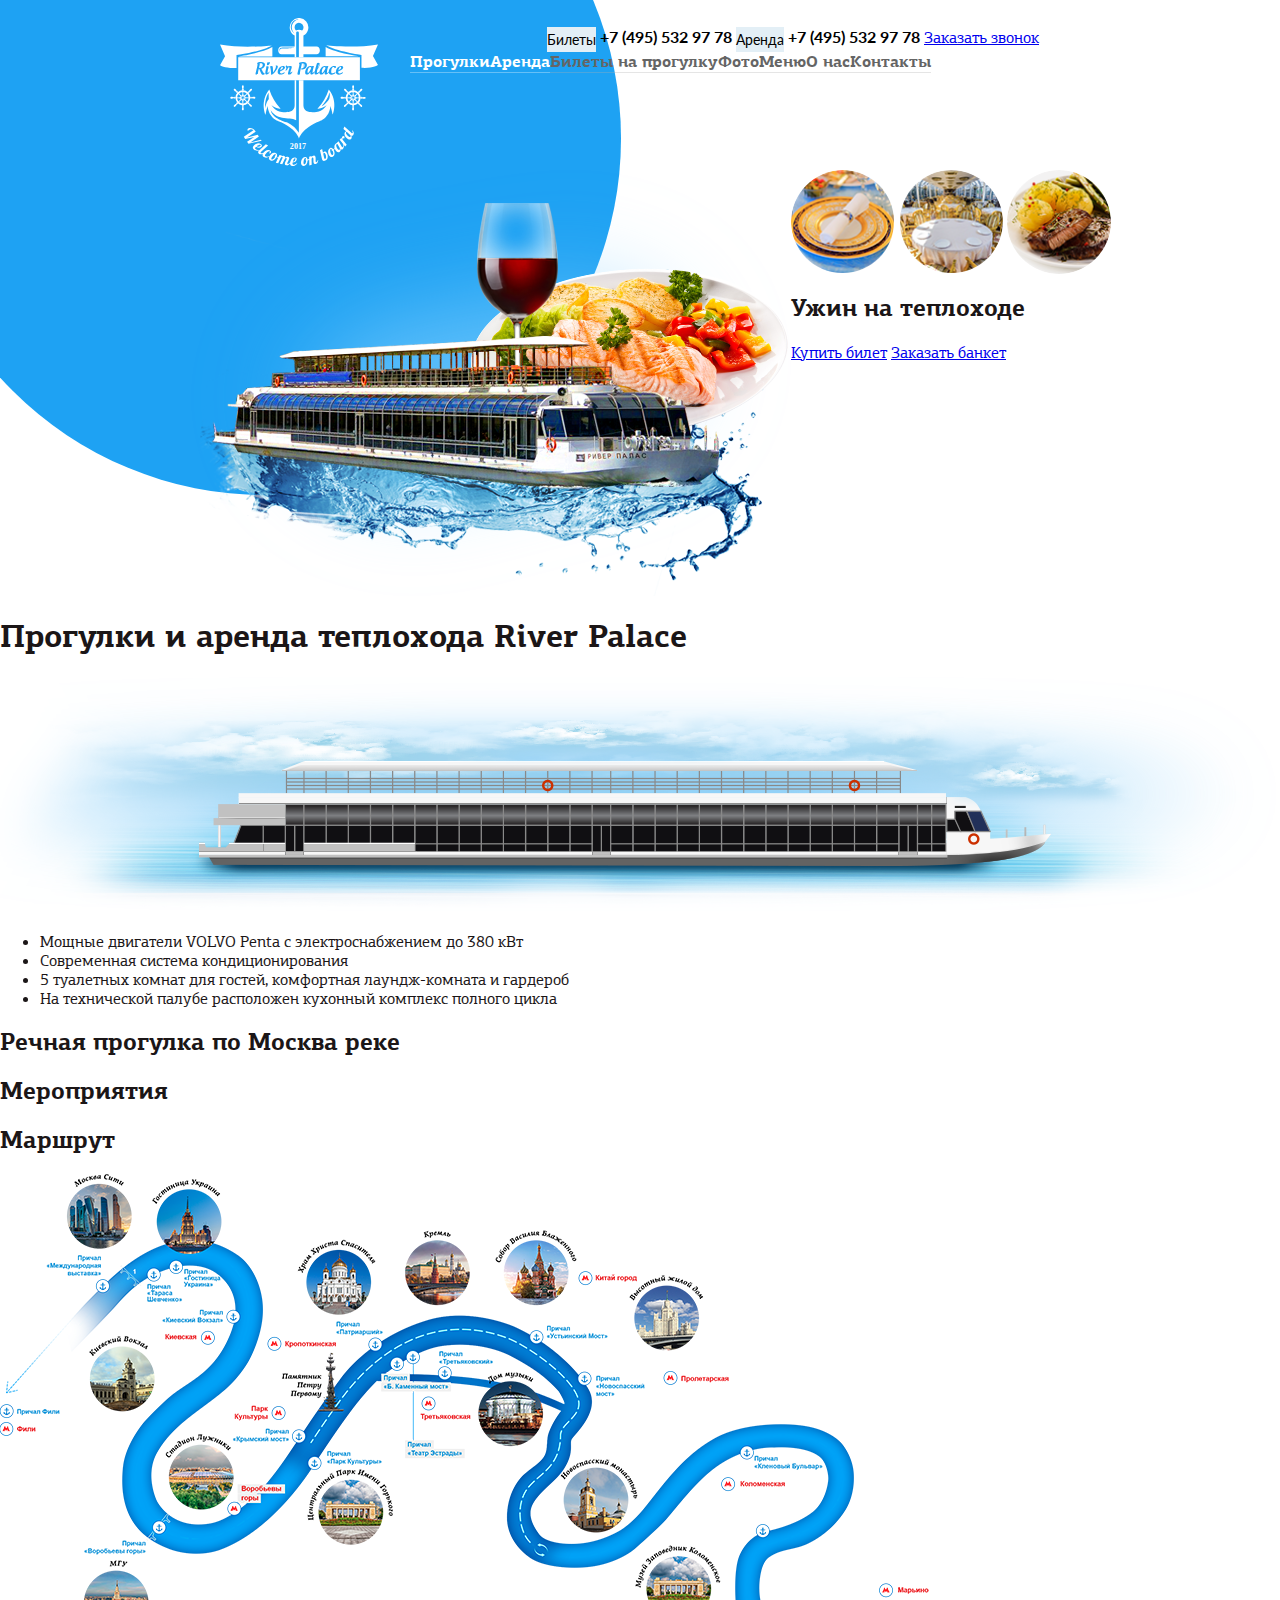
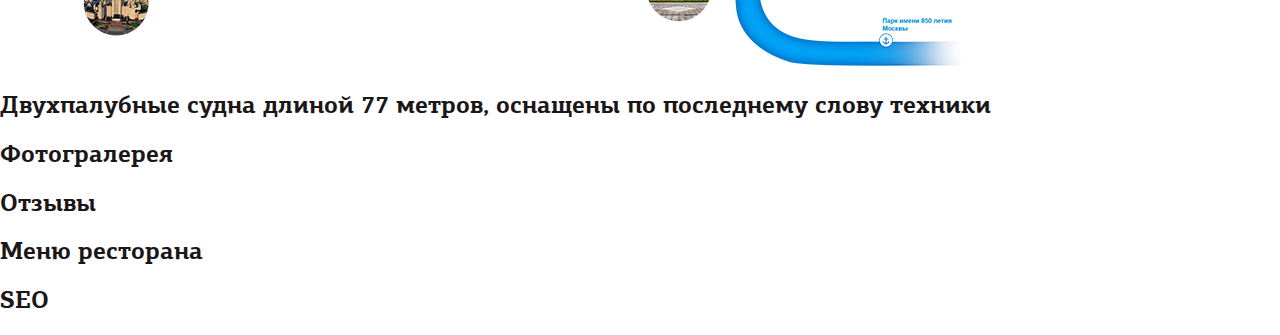
==== index.html @ b842736b "upd" ====
<!DOCTYPE html>
<html lang="ru">
  <head>
    <meta charset="UTF-8">
    <meta http-equiv="X-UA-Compatible" content="IE=edge">
    <meta name="viewport" content="width=device-width, initial-scale=1">
    <link href="css/style.min.css" rel="stylesheet">
    <title>River palace</title>
  </head>

  <body>
    <div class="wrapper">
      <header class="main-header">
        <div class="container">
          <div class="logo">
            <a>
              <img src="img/logo.svg" alt="River palace" width="158" height="147">
            </a>
          </div>
          <div class="main-header__container">
            <div class="contacts">
              <span class="contacts__type  contacts__type--grey">Билеты</span>
              <a href="tel:+74955329778" class="contacts__phone">+7 (495) 532 97 78</a>
              <span class="contacts__type  contacts__type--blue">Аренда</span>
              <a href="tel:+74955329778" class="contacts__phone">+7 (495) 532 97 78</a>
              <a href="#" class="contacts__link  btn  btn--blue">Заказать звонок</a>
            </div>
            <nav class="main-header__nav">
              <ul class="nav-list">
                <li class="nav-list__item">
                  <a href="#" class="nav-list__link  nav-list__link--white">Прогулки</a>
                </li>
                 <li class="nav-list__item  nav-list__item--indent">
                  <a href="#" class="nav-list__link  nav-list__link--white">Аренда</a>
                </li>
                <li class="nav-list__item">
                  <a href="#" class="nav-list__link">Билеты на прогулку</a>
                </li>
                <li class="nav-list__item">
                  <a href="#" class="nav-list__link">Фото</a>
                </li>
                <li class="nav-list__item">
                  <a href="#" class="nav-list__link">Меню</a>
                </li>
                <li class="nav-list__item">
                  <a href="#" class="nav-list__link">О нас</a>
                </li>
                <li class="nav-list__item">
                  <a href="#" class="nav-list__link">Контакты</a>
                </li>
              </ul>
            </nav>
          </div>
        </div>
        <div class="main-header__slider">
          <div class="slides">
            <ul class="slides__list">
              <li class="slides__item  slides__item--supper">
                <div class="slides__preview">
                  <span class="slides__img  slides__img--supper-1"></span>
                  <span class="slides__img  slides__img--supper-2"></span>
                  <span class="slides__img  slides__img--supper-3"></span>
                </div>
                <h2 class="slides__title">Ужин на теплоходе</h2>
                <div class="slides__order">
                  <a href="#" class="slides__link  btn  btn--blue">Купить билет</a>
                  <a href="#" class="slides__link  btn  btn--blue">Заказать банкет</a>
                </div>
              </li>
              <li class="slides__item  slides__item--corporative">
                <div class="slides__preview">
                  <span class="slides__img  slides__img--corporative-1"></span>
                  <span class="slides__img  slides__img--corporative-2"></span>
                  <span class="slides__img  slides__img--corporative-3"></span>
                </div>
                <h2 class="slides__title">Корпоративы</h2>
                <div class="slides__order">
                  <a href="#" class="slides__link  btn  btn--blue">Заказать банкет</a>
                </div>
              </li>
              <li class="slides__item  slides__item--new-year">
                <div class="slides__preview">
                  <span class="slides__img  slides__img--new-year-1"></span>
                  <span class="slides__img  slides__img--new-year-2"></span>
                  <span class="slides__img  slides__img--new-year-3"></span>
                </div>
                <h2 class="slides__title">Предновогодние корпоративы</h2>
                <div class="slides__order">
                  <a href="#" class="slides__link  btn  btn--blue">Заказать банкет</a>
                </div>
              </li>
              <li class="slides__item  slides__item--wedding">
                <div class="slides__preview">
                  <span class="slides__img  slides__img--wedding-1"></span>
                  <span class="slides__img  slides__img--wedding-2"></span>
                  <span class="slides__img  slides__img--wedding-3"></span>
                </div>
                <h2 class="slides__title">Незабываемая свадьба на теплоходе</h2>
                <div class="slides__order">
                  <a href="#" class="slides__link  btn  btn--blue">Заказать банкет</a>
                </div>
              </li>
              <li class="slides__item  slides__item--cruise">
                <div class="slides__preview">
                  <span class="slides__img  slides__img--cruise-1"></span>
                  <span class="slides__img  slides__img--cruise-2"></span>
                  <span class="slides__img  slides__img--cruise-3"></span>
                </div>
                <h2 class="slides__title">Прогулки на панорамной яхте по Москва-реке</h2>
                <div class="slides__order">
                  <a href="#" class="slides__link  btn  btn--blue">Заказать банкет</a>
                </div>
              </li>
            </ul>
            <div class="slides__controls">
              <span class="slides__control  slides__control--1"></span>
              <span class="slides__control  slides__control--2"></span>
              <span class="slides__control  slides__control--3"></span>
            </div>
          </div>
        </div>
      </header>
      <main class="content">
        <section class="rent">
          <h1 class="title">Прогулки и аренда теплохода River Palace</h1>
          <img src="img/vessel.png" alt="">
          <ul class="rent__features">
            <li class="rent__item">Мощные двигатели VOLVO Penta c электроснабжением до 380 кВт</li>
            <li class="rent__item">Современная система кондиционирования</li>
            <li class="rent__item">5 туалетных комнат для гостей, комфортная лаундж-комната и гардероб</li>
            <li class="rent__item">На технической палубе расположен кухонный комплекс полного цикла</li>
          </ul>
        </section>
        <section class="cruise">
          <h2 class="title">Речная прогулка по Москва реке</h2>
        </section>
        <section class="events">
          <h2 class="title">Мероприятия</h2>
        </section>
        <section class="route">
          <h2 class="title">Маршрут</h2>
          <img src="img/route.png" alt="">
        </section>
        <section class="details">
          <h2 class="subtitle">Двухпалубные судна длиной 77 метров, оснащены по последнему слову техники</h2>
        </section>
        <section class="photo">
          <h2 class="title">Фотогралерея</h2>
        </section>
        <section class="reviews">
          <h2 class="title">Отзывы</h2>
        </section>
        <section class="menu">
          <h2 class="title">Меню ресторана</h2>
        </section>
        <section class="description">
          <h2 class="title">SEO</h2>
        </section>
        <section class="">
          <h2 class="title"></h2>
        </section>
      </main>
      <footer class="main-footer">
        
      </footer>
    </div>
    
  </body>
</html>
---- css/style.min.css ----
/*! normalize.css v7.0.0 | MIT License | github.com/necolas/normalize.css */
html{line-height:1.15;-ms-text-size-adjust:100%;-webkit-text-size-adjust:100%}body{min-width:320px;font-size:16px;line-height:1.2;color:#1b1617;margin:0;padding:0;font-family:'agoraslabpro','Times New Roman',serif;font-weight:400}article,aside,details,figcaption,figure,footer,header,main,menu,nav,section{display:block}h1{font-size:2em;margin:.67em 0}figure{margin:1em 40px}hr{-webkit-box-sizing:content-box;box-sizing:content-box;height:0;overflow:visible}code,kbd,pre,samp{font-family:monospace,monospace;font-size:1em}a{background-color:transparent;-webkit-text-decoration-skip:objects}abbr[title]{border-bottom:none;-webkit-text-decoration:underline dotted;text-decoration:underline dotted}b,strong{font-weight:bolder}dfn{font-style:italic}mark{background-color:#ff0;color:#000}small{font-size:80%}sub,sup{font-size:75%;line-height:0;position:relative;vertical-align:baseline}sub{bottom:-.25em}sup{top:-.5em}audio,canvas,video{display:inline-block}audio:not([controls]){display:none;height:0}img{border-style:none;max-width:100%;height:auto}svg:not(:root){overflow:hidden}button,input,optgroup,select,textarea{font-family:sans-serif;font-size:100%;line-height:1.15;margin:0}button,input{overflow:visible}button,select{text-transform:none}[type=reset],[type=submit],button,html [type=button]{-webkit-appearance:button}[type=button]::-moz-focus-inner,[type=reset]::-moz-focus-inner,[type=submit]::-moz-focus-inner,button::-moz-focus-inner{border-style:none;padding:0}[type=button]:-moz-focusring,[type=reset]:-moz-focusring,[type=submit]:-moz-focusring,button:-moz-focusring{outline:1px dotted ButtonText}fieldset{padding:.35em .75em .625em}legend{color:inherit;display:table;max-width:100%;white-space:normal}progress{display:inline-block;vertical-align:baseline}textarea{overflow:auto}[type=checkbox],[type=radio],legend{-webkit-box-sizing:border-box;box-sizing:border-box;padding:0}[type=number]::-webkit-inner-spin-button,[type=number]::-webkit-outer-spin-button{height:auto}[type=search]{-webkit-appearance:textfield;outline-offset:-2px}[type=search]::-webkit-search-cancel-button,[type=search]::-webkit-search-decoration{-webkit-appearance:none}::-webkit-file-upload-button{-webkit-appearance:button;font:inherit}summary{display:list-item}[hidden],template{display:none}@font-face{font-family:'lato';src:url(../fonts/lato_regular.ttf) format('truetype');font-weight:400;font-style:normal;font-display:swap}@font-face{font-family:'lato';src:url(../fonts/lato_bold.ttf) format('truetype');font-weight:700;font-style:normal;font-display:swap}@font-face{font-family:'agoraslabpro';src:url(../fonts/agoraslabpro_regular.ttf) format('truetype');font-weight:400;font-style:normal;font-display:swap}@font-face{font-family:'agoraslabpro';src:url(../fonts/agoraslabpro_medium.ttf) format('truetype');font-weight:500;font-style:normal;font-display:swap}@font-face{font-family:'agoraslabpro';src:url(../fonts/agoraslabpro_bold.ttf) format('truetype');font-weight:700;font-style:normal;font-display:swap}@font-face{font-family:'agoraslabpro';src:url(../fonts/agoraslabpro_black.ttf) format('truetype');font-weight:900;font-style:normal;font-display:swap}@font-face{font-family:'arial';src:url(../fonts/arial_regular.ttf) format('truetype');font-weight:400;font-style:normal;font-display:swap}@font-face{font-family:'arial';src:url(../fonts/arial_bold.ttf) format('truetype');font-weight:700;font-style:normal;font-display:swap}.container,.wrapper{margin-left:auto;margin-right:auto}.wrapper{overflow:hidden;width:1400px}.container{width:980px;padding-left:10px;padding-right:10px;-webkit-box-sizing:border-box;box-sizing:border-box}.main-header{position:relative}.main-header::before{position:absolute;content:'';left:-92px;top:-218px;width:713px;height:713px;background-color:#1ea2f3;border-radius:50%}.logo,.main-header__container{display:inline-block;vertical-align:top;position:relative;z-index:1}.main-header__container{margin-left:28px;margin-top:27px}.logo{margin-top:18px}.contacts{padding-left:137px}.contacts__type{display:inline-block;vertical-align:top;color:#000;font-family:'lato';font-weight:400;font-size:14px;line-height:25px;position:relative}.contacts__type::after{position:absolute;content:'';background-color:inherit}.contacts__type--blue,.contacts__type--grey{background-color:#e3eff6}.contacts__phone{text-decoration:none;font-family:'lato';font-weight:700;font-size:16px;color:#000}.nav-list{list-style:none;margin:0;padding:0;display:-webkit-box;display:-ms-flexbox;display:flex}.nav-list__link{text-decoration:none;color:#656565;border-bottom:1px solid rgba(175,175,175,.32);font-weight:700}.nav-list__link--white{color:#fff;border-bottom:1px solid rgba(255,255,255,.32)}.nav-list__link:hover{opacity:.8}.slides{position:relative;z-index:1;margin-left:191px}.slides__list{list-style:none;padding:0;margin:0}.slides__item{padding-left:600px;background-repeat:no-repeat;min-height:426px}.slides__item--supper{background-image:url(../img/supper-bg.png)}.slides__item--corporative,.slides__item--cruise,.slides__item--new-year,.slides__item--wedding{display:none}.slides__img{width:104px;height:104px;border-radius:50%;background-repeat:no-repeat;background-size:contain;display:inline-block;vertical-align:top}.slides__img--supper-1{background-image:url(../img/supper-1.png)}.slides__img--supper-2{background-image:url(../img/supper-2.png)}.slides__img--supper-3{background-image:url(../img/supper-3.png)}
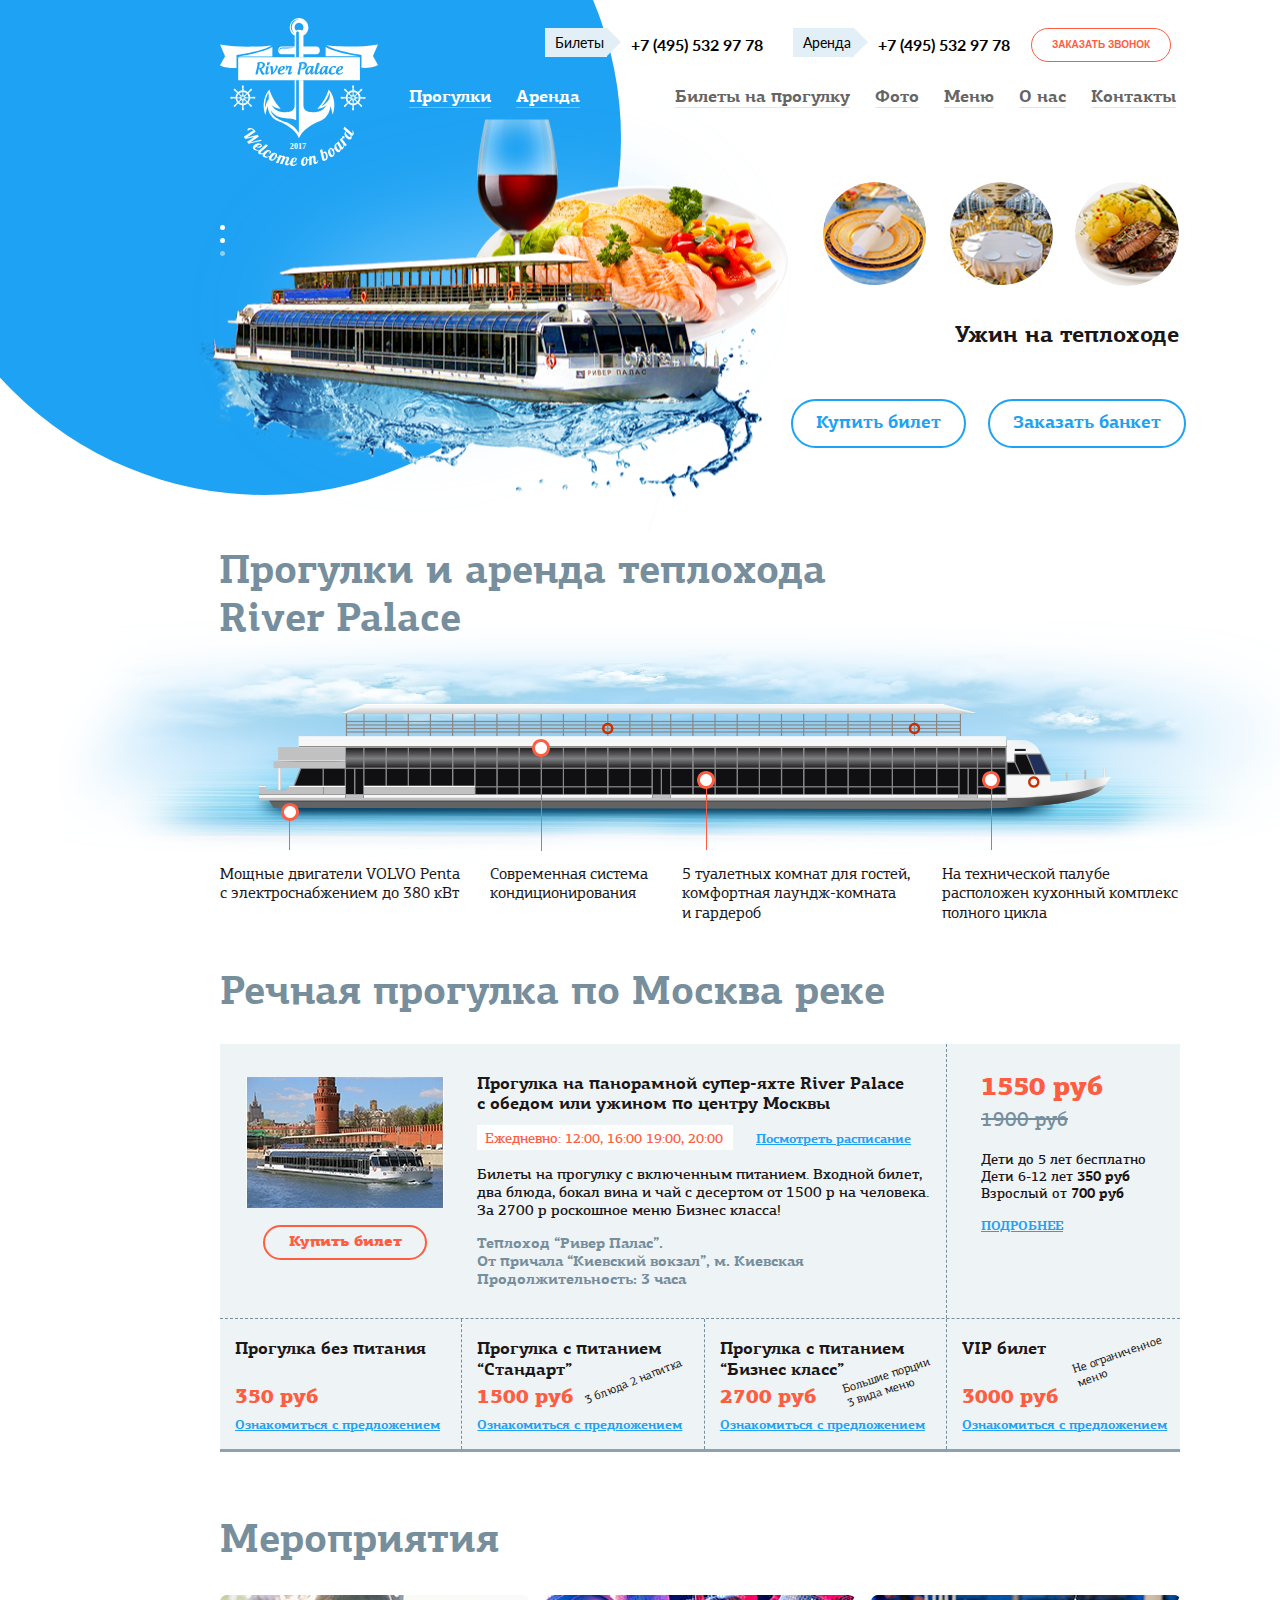
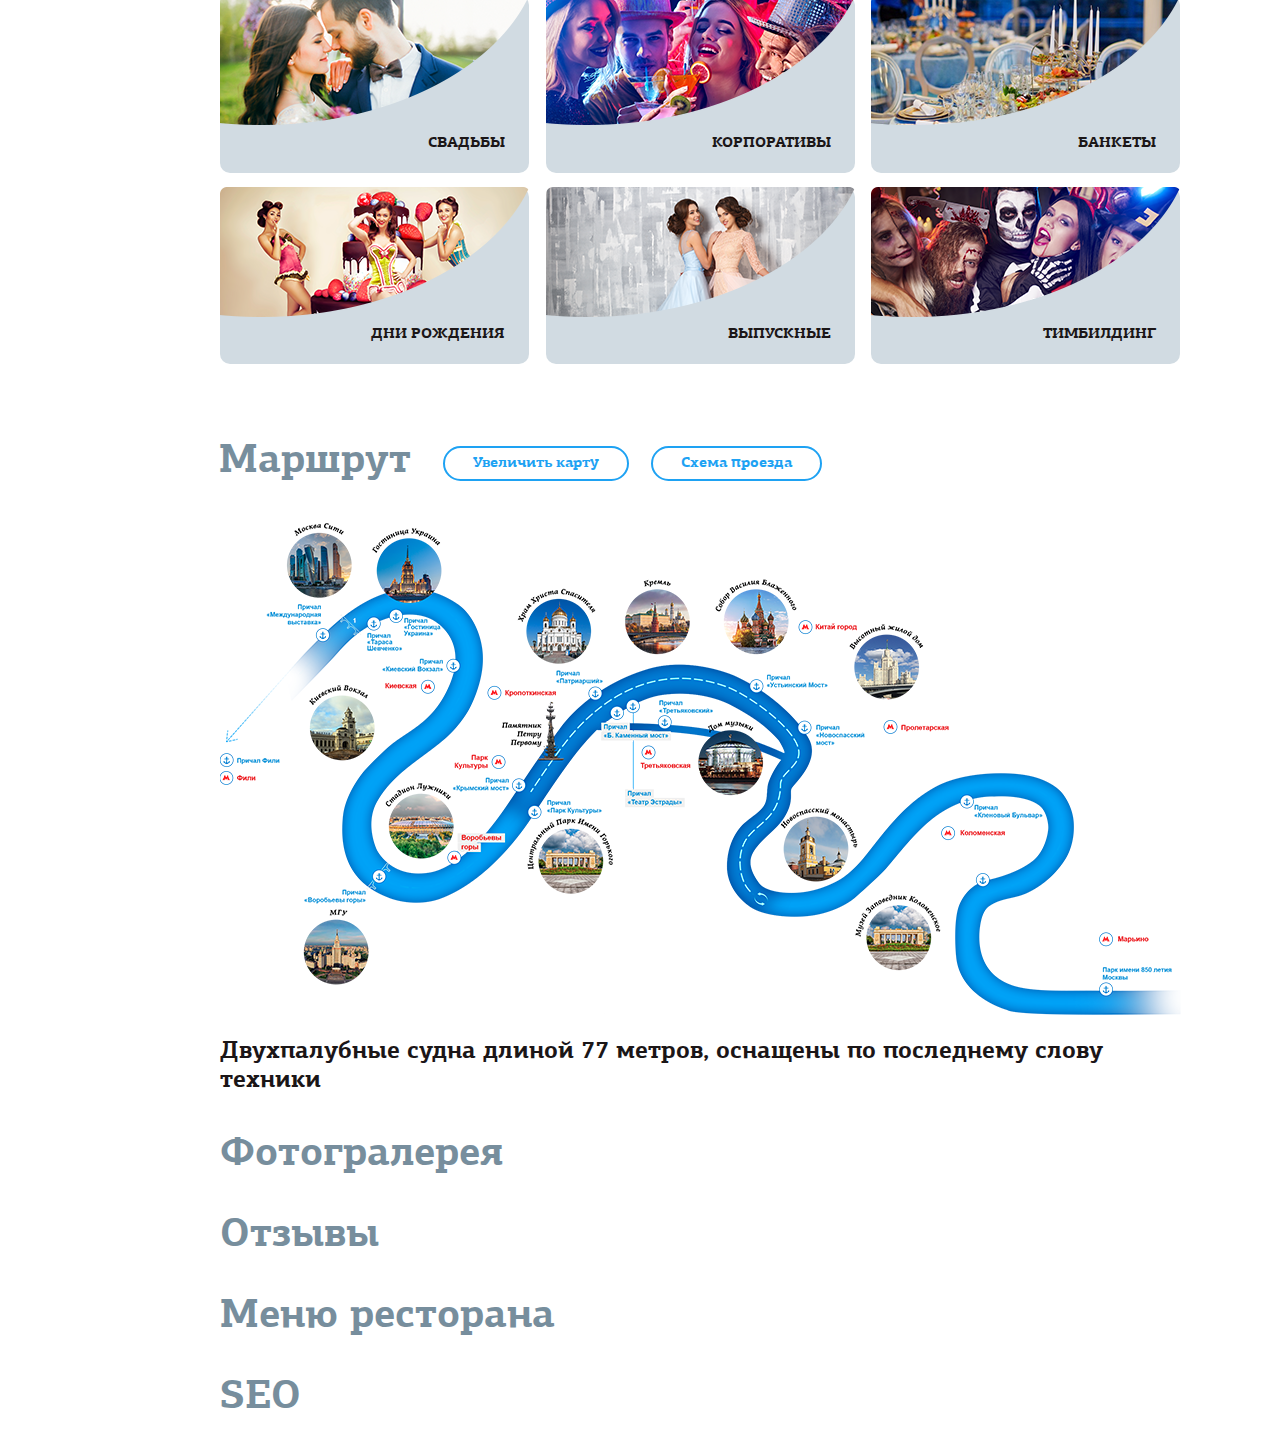
==== commit b87f8b62: "continue" ====
--- a/index.html
+++ b/index.html
@@ -4,6 +4,7 @@
     <meta charset="UTF-8">
     <meta http-equiv="X-UA-Compatible" content="IE=edge">
     <meta name="viewport" content="width=device-width, initial-scale=1">
+    <link rel="icon" href="favicon.svg" type="image/svg">
     <link href="css/style.min.css" rel="stylesheet">
     <title>River palace</title>
   </head>
@@ -12,18 +13,18 @@
     <div class="wrapper">
       <header class="main-header">
         <div class="container">
-          <div class="logo">
+          <div class="logo  logo--absolute">
             <a>
               <img src="img/logo.svg" alt="River palace" width="158" height="147">
             </a>
           </div>
           <div class="main-header__container">
             <div class="contacts">
-              <span class="contacts__type  contacts__type--grey">Билеты</span>
+              <span class="contacts__type">Билеты</span>
+              <a href="tel:+74955329778" class="contacts__phone  contacts__phone--indent">+7 (495) 532 97 78</a>
+              <span class="contacts__type">Аренда</span>
               <a href="tel:+74955329778" class="contacts__phone">+7 (495) 532 97 78</a>
-              <span class="contacts__type  contacts__type--blue">Аренда</span>
-              <a href="tel:+74955329778" class="contacts__phone">+7 (495) 532 97 78</a>
-              <a href="#" class="contacts__link  btn  btn--blue">Заказать звонок</a>
+              <a href="#" class="contacts__link  btn  btn--arial  btn--red">Заказать звонок</a>
             </div>
             <nav class="main-header__nav">
               <ul class="nav-list">
@@ -62,9 +63,9 @@
                   <span class="slides__img  slides__img--supper-3"></span>
                 </div>
                 <h2 class="slides__title">Ужин на теплоходе</h2>
-                <div class="slides__order">
-                  <a href="#" class="slides__link  btn  btn--blue">Купить билет</a>
-                  <a href="#" class="slides__link  btn  btn--blue">Заказать банкет</a>
+                <div class="slides__order  slides__order--indent">
+                  <a href="#" class="btn  btn--big  btn--blue">Купить билет</a>
+                  <a href="#" class="btn  btn--big  btn--blue">Заказать банкет</a>
                 </div>
               </li>
               <li class="slides__item  slides__item--corporative">
@@ -74,8 +75,8 @@
                   <span class="slides__img  slides__img--corporative-3"></span>
                 </div>
                 <h2 class="slides__title">Корпоративы</h2>
-                <div class="slides__order">
-                  <a href="#" class="slides__link  btn  btn--blue">Заказать банкет</a>
+                <div class="slides__order  slides__order--indent">
+                  <a href="#" class="slides__link  btn  btn--big  btn--blue">Заказать банкет</a>
                 </div>
               </li>
               <li class="slides__item  slides__item--new-year">
@@ -86,7 +87,7 @@
                 </div>
                 <h2 class="slides__title">Предновогодние корпоративы</h2>
                 <div class="slides__order">
-                  <a href="#" class="slides__link  btn  btn--blue">Заказать банкет</a>
+                  <a href="#" class="slides__link  btn  btn--big  btn--blue">Заказать банкет</a>
                 </div>
               </li>
               <li class="slides__item  slides__item--wedding">
@@ -97,7 +98,7 @@
                 </div>
                 <h2 class="slides__title">Незабываемая свадьба на теплоходе</h2>
                 <div class="slides__order">
-                  <a href="#" class="slides__link  btn  btn--blue">Заказать банкет</a>
+                  <a href="#" class="slides__link  btn  btn--big  btn--blue">Заказать банкет</a>
                 </div>
               </li>
               <li class="slides__item  slides__item--cruise">
@@ -108,60 +109,137 @@
                 </div>
                 <h2 class="slides__title">Прогулки на панорамной яхте по Москва-реке</h2>
                 <div class="slides__order">
-                  <a href="#" class="slides__link  btn  btn--blue">Заказать банкет</a>
+                  <a href="#" class="slides__link  btn  btn--big  btn--blue">Заказать банкет</a>
                 </div>
               </li>
             </ul>
             <div class="slides__controls">
-              <span class="slides__control  slides__control--1"></span>
-              <span class="slides__control  slides__control--2"></span>
-              <span class="slides__control  slides__control--3"></span>
+              <span class="slides__control"></span>
+              <span class="slides__control"></span>
+              <span class="slides__control  slides__control--active"></span>
             </div>
           </div>
         </div>
       </header>
       <main class="content">
         <section class="rent">
-          <h1 class="title">Прогулки и аренда теплохода River Palace</h1>
-          <img src="img/vessel.png" alt="">
-          <ul class="rent__features">
-            <li class="rent__item">Мощные двигатели VOLVO Penta c электроснабжением до 380 кВт</li>
-            <li class="rent__item">Современная система кондиционирования</li>
-            <li class="rent__item">5 туалетных комнат для гостей, комфортная лаундж-комната и гардероб</li>
-            <li class="rent__item">На технической палубе расположен кухонный комплекс полного цикла</li>
+          <h1 class="title  title--width">Прогулки и аренда теплохода River Palace</h1>
+          <img src="img/vessel.png" class="rent__image" alt="Прогулки и аренда теплохода River Palace">
+          <ul class="rent__features  container">
+            <li class="rent__item  rent__item--motor">Мощные двигатели VOLVO Penta c электроснабжением до 380 кВт</li>
+            <li class="rent__item  rent__item--conditioner">Современная система кондиционирования</li>
+            <li class="rent__item rent__item--toilet">5 туалетных комнат для гостей, комфортная лаундж-комната <br>и гардероб</li>
+            <li class="rent__item  rent__item--kitchen">На технической палубе расположен кухонный комплекс полного цикла</li>
           </ul>
         </section>
-        <section class="cruise">
-          <h2 class="title">Речная прогулка по Москва реке</h2>
-        </section>
-        <section class="events">
+        <section class="cruise  container">
+          <h2 class="title  title--indent">Речная прогулка по Москва реке</h2>
+          <div class="cruise__content">
+            <div class="cruise__wrapper">
+              <div class="cruise__order">
+                <img src="img/cruise-img.jpg" alt="Речная прогулка по Москва реке">
+                <a href="#" class="cruise__order-link  btn  btn--red">Купить билет</a>
+              </div>
+              <div class="cruise__description">
+                <h3 class="cruise__title">Прогулка на панорамной супер-яхте River Palace с&nbsp;обедом или ужином по центру Москвы</h3>
+                <span class="cruise__time">Ежедневно: 12:00, 16:00 19:00, 20:00</span>
+                <a href="#" class="cruise__link">Посмотреть расписание</a>
+                <p class="cruise__details">Билеты на прогулку с включенным питанием. Входной билет, два блюда, бокал вина и чай с десертом от 1500 р на человека. За 2700 р роскошное меню Бизнес класса!</p>
+                <p class="cruise__details  cruise__details--grey">Теплоход “Ривер Палас”. <br>От причала “Киевский вокзал”, м. Киевская <br>Продолжительность: 3 часа</p>
+              </div>
+              <div class="cruise__prices">
+                <span class="price  price--big  price--new">1550 руб</span>
+                <span class="price  price--old">1900 руб</span>
+                <p class="cruise__info">Дети до 5 лет бесплатно Дети 6-12 лет <b class="bold">350 руб</b> Взрослый от <b class="bold">700 руб</b></p>
+                <a href="#" class="cruise__link  cruise__link--uppercase">подробнее</a>
+              </div>
+            </div>
+            <div class="cruise__wrapper  cruise__wrapper--border">
+              <ul class="cruise__list">
+                <li class="cruise__item">
+                  <h4 class="cruise__subtitle  cruise__subtitle--indent">Прогулка без питания</h4>
+                  <span class="price  price--new">350 руб</span>
+                  <a href="#" class="cruise__link">Ознакомиться с предложением</a>
+                </li>
+                <li class="cruise__item">
+                  <h4 class="cruise__subtitle">Прогулка с питанием “Стандарт” </h4>
+                  <span class="cruise__item-detail  cruise__item-detail--standart">3 блюда 2 напитка</span>
+                  <span class="price  price--new">1500 руб</span>
+                  <a href="#" class="cruise__link">Ознакомиться с предложением</a>
+                </li>
+                <li class="cruise__item">
+                  <h4 class="cruise__subtitle">Прогулка с питанием “Бизнес класс”</h4>
+                  <span class="cruise__item-detail  cruise__item-detail--business">Большие порции <br>3 вида меню</span>
+                  <span class="price  price--new">2700 руб</span>
+                  <a href="#" class="cruise__link">Ознакомиться с предложением</a>
+                </li>
+                <li class="cruise__item">
+                  <h4 class="cruise__subtitle  cruise__subtitle--indent">VIP билет</h4>
+                  <span class="cruise__item-detail  cruise__item-detail--vip">Не ограниченное <br>меню</span>
+                  <span class="price  price--new">3000 руб</span>
+                  <a href="#" class="cruise__link">Ознакомиться с предложением</a>
+                </li>
+              </ul>
+            </div>
+          </div>
+        </section>
+        <section class="events  container">
           <h2 class="title">Мероприятия</h2>
+          <div class="events__wrapper">
+            <div class="events__sections">
+              <img src="img/wedding-section.png" alt="свадьбы" class="events__image" width="309" height="130">
+              <h3 class="events__title">свадьбы</h3>
+            </div>
+            <div class="events__sections">
+              <img src="img/corporative-section.png" alt="корпоративы" class="events__image" width="309" height="130">
+              <h3 class="events__title">корпоративы</h3>
+            </div>
+            <div class="events__sections">
+              <img src="img/banquet-section.png" alt="банкеты" class="events__image" width="309" height="130">
+              <h3 class="events__title">банкеты</h3>
+            </div>
+            <div class="events__sections">
+              <img src="img/birthday-section.png" alt="дни рождения" class="events__image" width="309" height="130">
+              <h3 class="events__title">дни рождения</h3>
+            </div>
+            <div class="events__sections">
+              <img src="img/prom-section.png" alt="выпускные" class="events__image" width="309" height="130">
+              <h3 class="events__title">выпускные</h3>
+            </div>
+            <div class="events__sections">
+              <img src="img/teambuilding-section.png" alt="тимбилдинг" class="events__image" width="309" height="130">
+              <h3 class="events__title">тимбилдинг</h3>
+            </div>
+          </div>
         </section>
         <section class="route">
-          <h2 class="title">Маршрут</h2>
-          <img src="img/route.png" alt="">
-        </section>
-        <section class="details">
+          <h2 class="route__title  title  container">Маршрут</h2>
+          <div class="route__links">
+            <a href="#" class="btn  btn--blue  btn--padding  route__link">Увеличить карту</a>
+            <a href="#" class="btn  btn--blue  btn--padding  route__link">Схема проезда</a>
+          </div>
+          <img src="img/route.png" alt="Маршрут" class="route__image">
+        </section>
+        <section class="details  container">
           <h2 class="subtitle">Двухпалубные судна длиной 77 метров, оснащены по последнему слову техники</h2>
         </section>
         <section class="photo">
-          <h2 class="title">Фотогралерея</h2>
-        </section>
-        <section class="reviews">
+          <h2 class="title  container">Фотогралерея</h2>
+        </section>
+        <section class="reviews  container">
           <h2 class="title">Отзывы</h2>
         </section>
         <section class="menu">
-          <h2 class="title">Меню ресторана</h2>
-        </section>
-        <section class="description">
+          <h2 class="title  container">Меню ресторана</h2>
+        </section>
+        <section class="description  container">
           <h2 class="title">SEO</h2>
-        </section>
-        <section class="">
-          <h2 class="title"></h2>
         </section>
       </main>
       <footer class="main-footer">
-        
+        <div class="container">
+          
+        </div>
       </footer>
     </div>
     
--- a/css/style.min.css
+++ b/css/style.min.css
@@ -1,2 +1,2 @@
 /*! normalize.css v7.0.0 | MIT License | github.com/necolas/normalize.css */
-html{line-height:1.15;-ms-text-size-adjust:100%;-webkit-text-size-adjust:100%}body{min-width:320px;font-size:16px;line-height:1.2;color:#1b1617;margin:0;padding:0;font-family:'agoraslabpro','Times New Roman',serif;font-weight:400}article,aside,details,figcaption,figure,footer,header,main,menu,nav,section{display:block}h1{font-size:2em;margin:.67em 0}figure{margin:1em 40px}hr{-webkit-box-sizing:content-box;box-sizing:content-box;height:0;overflow:visible}code,kbd,pre,samp{font-family:monospace,monospace;font-size:1em}a{background-color:transparent;-webkit-text-decoration-skip:objects}abbr[title]{border-bottom:none;-webkit-text-decoration:underline dotted;text-decoration:underline dotted}b,strong{font-weight:bolder}dfn{font-style:italic}mark{background-color:#ff0;color:#000}small{font-size:80%}sub,sup{font-size:75%;line-height:0;position:relative;vertical-align:baseline}sub{bottom:-.25em}sup{top:-.5em}audio,canvas,video{display:inline-block}audio:not([controls]){display:none;height:0}img{border-style:none;max-width:100%;height:auto}svg:not(:root){overflow:hidden}button,input,optgroup,select,textarea{font-family:sans-serif;font-size:100%;line-height:1.15;margin:0}button,input{overflow:visible}button,select{text-transform:none}[type=reset],[type=submit],button,html [type=button]{-webkit-appearance:button}[type=button]::-moz-focus-inner,[type=reset]::-moz-focus-inner,[type=submit]::-moz-focus-inner,button::-moz-focus-inner{border-style:none;padding:0}[type=button]:-moz-focusring,[type=reset]:-moz-focusring,[type=submit]:-moz-focusring,button:-moz-focusring{outline:1px dotted ButtonText}fieldset{padding:.35em .75em .625em}legend{color:inherit;display:table;max-width:100%;white-space:normal}progress{display:inline-block;vertical-align:baseline}textarea{overflow:auto}[type=checkbox],[type=radio],legend{-webkit-box-sizing:border-box;box-sizing:border-box;padding:0}[type=number]::-webkit-inner-spin-button,[type=number]::-webkit-outer-spin-button{height:auto}[type=search]{-webkit-appearance:textfield;outline-offset:-2px}[type=search]::-webkit-search-cancel-button,[type=search]::-webkit-search-decoration{-webkit-appearance:none}::-webkit-file-upload-button{-webkit-appearance:button;font:inherit}summary{display:list-item}[hidden],template{display:none}@font-face{font-family:'lato';src:url(../fonts/lato_regular.ttf) format('truetype');font-weight:400;font-style:normal;font-display:swap}@font-face{font-family:'lato';src:url(../fonts/lato_bold.ttf) format('truetype');font-weight:700;font-style:normal;font-display:swap}@font-face{font-family:'agoraslabpro';src:url(../fonts/agoraslabpro_regular.ttf) format('truetype');font-weight:400;font-style:normal;font-display:swap}@font-face{font-family:'agoraslabpro';src:url(../fonts/agoraslabpro_medium.ttf) format('truetype');font-weight:500;font-style:normal;font-display:swap}@font-face{font-family:'agoraslabpro';src:url(../fonts/agoraslabpro_bold.ttf) format('truetype');font-weight:700;font-style:normal;font-display:swap}@font-face{font-family:'agoraslabpro';src:url(../fonts/agoraslabpro_black.ttf) format('truetype');font-weight:900;font-style:normal;font-display:swap}@font-face{font-family:'arial';src:url(../fonts/arial_regular.ttf) format('truetype');font-weight:400;font-style:normal;font-display:swap}@font-face{font-family:'arial';src:url(../fonts/arial_bold.ttf) format('truetype');font-weight:700;font-style:normal;font-display:swap}.container,.wrapper{margin-left:auto;margin-right:auto}.wrapper{overflow:hidden;width:1400px}.container{width:980px;padding-left:10px;padding-right:10px;-webkit-box-sizing:border-box;box-sizing:border-box}.main-header{position:relative}.main-header::before{position:absolute;content:'';left:-92px;top:-218px;width:713px;height:713px;background-color:#1ea2f3;border-radius:50%}.logo,.main-header__container{display:inline-block;vertical-align:top;position:relative;z-index:1}.main-header__container{margin-left:28px;margin-top:27px}.logo{margin-top:18px}.contacts{padding-left:137px}.contacts__type{display:inline-block;vertical-align:top;color:#000;font-family:'lato';font-weight:400;font-size:14px;line-height:25px;position:relative}.contacts__type::after{position:absolute;content:'';background-color:inherit}.contacts__type--blue,.contacts__type--grey{background-color:#e3eff6}.contacts__phone{text-decoration:none;font-family:'lato';font-weight:700;font-size:16px;color:#000}.nav-list{list-style:none;margin:0;padding:0;display:-webkit-box;display:-ms-flexbox;display:flex}.nav-list__link{text-decoration:none;color:#656565;border-bottom:1px solid rgba(175,175,175,.32);font-weight:700}.nav-list__link--white{color:#fff;border-bottom:1px solid rgba(255,255,255,.32)}.nav-list__link:hover{opacity:.8}.slides{position:relative;z-index:1;margin-left:191px}.slides__list{list-style:none;padding:0;margin:0}.slides__item{padding-left:600px;background-repeat:no-repeat;min-height:426px}.slides__item--supper{background-image:url(../img/supper-bg.png)}.slides__item--corporative,.slides__item--cruise,.slides__item--new-year,.slides__item--wedding{display:none}.slides__img{width:104px;height:104px;border-radius:50%;background-repeat:no-repeat;background-size:contain;display:inline-block;vertical-align:top}.slides__img--supper-1{background-image:url(../img/supper-1.png)}.slides__img--supper-2{background-image:url(../img/supper-2.png)}.slides__img--supper-3{background-image:url(../img/supper-3.png)}+html{line-height:1.15;-ms-text-size-adjust:100%;-webkit-text-size-adjust:100%}body{min-width:320px;font-size:16px;line-height:1.2;color:#1b1617;margin:0;padding:0;font-family:'agoraslabpro','times new roman',serif;font-weight:400}article,aside,details,figcaption,figure,footer,header,main,menu,nav,section{display:block}h1{font-size:2em;margin:.67em 0}figure{margin:1em 40px}hr{-webkit-box-sizing:content-box;box-sizing:content-box;height:0;overflow:visible}code,kbd,pre,samp{font-family:monospace,monospace;font-size:1em}a{background-color:transparent;-webkit-text-decoration-skip:objects}abbr[title]{border-bottom:none;-webkit-text-decoration:underline dotted;text-decoration:underline dotted}b,strong{font-weight:bolder}dfn{font-style:italic}mark{background-color:#ff0;color:#000}small{font-size:80%}sub,sup{font-size:75%;line-height:0;position:relative;vertical-align:baseline}sub{bottom:-.25em}sup{top:-.5em}audio,canvas,video{display:inline-block}audio:not([controls]){display:none;height:0}img{border-style:none;max-width:100%;height:auto}svg:not(:root){overflow:hidden}button,input,optgroup,select,textarea{font-family:sans-serif;font-size:100%;line-height:1.15;margin:0}button,input{overflow:visible}button,select{text-transform:none}[type=reset],[type=submit],button,html [type=button]{-webkit-appearance:button}[type=button]::-moz-focus-inner,[type=reset]::-moz-focus-inner,[type=submit]::-moz-focus-inner,button::-moz-focus-inner{border-style:none;padding:0}[type=button]:-moz-focusring,[type=reset]:-moz-focusring,[type=submit]:-moz-focusring,button:-moz-focusring{outline:1px dotted ButtonText}fieldset{padding:.35em .75em .625em}legend{color:inherit;display:table;max-width:100%;white-space:normal}progress{display:inline-block;vertical-align:baseline}textarea{overflow:auto}[type=checkbox],[type=radio],legend{-webkit-box-sizing:border-box;box-sizing:border-box;padding:0}[type=number]::-webkit-inner-spin-button,[type=number]::-webkit-outer-spin-button{height:auto}[type=search]{-webkit-appearance:textfield;outline-offset:-2px}[type=search]::-webkit-search-cancel-button,[type=search]::-webkit-search-decoration{-webkit-appearance:none}::-webkit-file-upload-button{-webkit-appearance:button;font:inherit}summary{display:list-item}[hidden],template{display:none}@font-face{font-family:'lato';src:url(../fonts/lato_regular.ttf) format('truetype');font-weight:400;font-style:normal;font-display:swap}@font-face{font-family:'lato';src:url(../fonts/lato_bold.ttf) format('truetype');font-weight:700;font-style:normal;font-display:swap}@font-face{font-family:'agoraslabpro';src:url(../fonts/agoraslabpro_regular.ttf) format('truetype');font-weight:400;font-style:normal;font-display:swap}@font-face{font-family:'agoraslabpro';src:url(../fonts/agoraslabpro_medium.ttf) format('truetype');font-weight:500;font-style:normal;font-display:swap}@font-face{font-family:'agoraslabpro';src:url(../fonts/agoraslabpro_bold.ttf) format('truetype');font-weight:700;font-style:normal;font-display:swap}@font-face{font-family:'agoraslabpro';src:url(../fonts/agoraslabpro_black.ttf) format('truetype');font-weight:900;font-style:normal;font-display:swap}@font-face{font-family:'arial';src:url(../fonts/arial_regular.ttf) format('truetype');font-weight:400;font-style:normal;font-display:swap}@font-face{font-family:'arial';src:url(../fonts/arial_bold.ttf) format('truetype');font-weight:700;font-style:normal;font-display:swap}.container,.wrapper{margin-left:auto;margin-right:auto}.wrapper{overflow:hidden;width:1400px}.container{width:980px;padding-left:10px;padding-right:10px;-webkit-box-sizing:border-box;box-sizing:border-box}.bold{font-weight:700;font-family:inherit}.main-header{position:relative}.main-header::before{position:absolute;content:'';left:-92px;top:-218px;width:713px;height:713px;background-color:#1ea2f3;border-radius:50%}.main-header__container{display:inline-block;vertical-align:top;position:relative;z-index:1;margin-left:189px;margin-top:28px}.main-header__slider{margin-top:0}.logo{display:inline-block;vertical-align:top;position:relative;z-index:1;margin-top:18px}.logo--absolute{position:absolute}.contacts{padding-left:136px}.contacts__type{display:inline-block;vertical-align:top;color:#000;font-family:'lato';font-weight:400;font-size:14px;line-height:25px;position:relative;background-color:#e3eff6;padding:2px 3px 2px 10px;margin-right:20px}.contacts__type::after{position:absolute;content:'';width:0;height:0;top:0;right:-14px;border-style:solid;border-width:14px 0 14.5px 14px;border-color:transparent transparent transparent #e3eff6}.contacts__phone{text-decoration:none;font-size:16px;display:inline-block;color:#000;padding-top:7px;font-family:'lato','helvetica',sans-serif;font-weight:700;margin-right:17px}.contacts__phone:hover{text-decoration:underline}.contacts__phone--indent{margin-right:26px}.btn{display:inline-block;vertical-align:top;font-weight:700;border-radius:30px;border:2px solid transparent;text-decoration:none;margin-right:18px;text-align:center;-webkit-box-sizing:border-box;box-sizing:border-box;font-size:15px}.btn:last-child{margin-right:0}.btn:hover{text-decoration:underline}.btn--arial{font-family:'arial',sans-serif;font-size:10px;text-transform:uppercase;padding:10px 20px;border-width:1px}.btn--red{border-color:#ff5d42;color:#ff5d42}.btn--blue{border-color:#1ea2f3;color:#1ea2f3;font-family:'agoraslabpro','times new roman',serif}.btn--big{font-size:18px;padding:10px 23px 13px}.btn--padding{padding-left:28px;padding-right:28px}.nav-list{list-style:none;padding:0;display:-webkit-box;display:-ms-flexbox;display:flex;margin:24px 0 0}.nav-list__item{margin-right:25px}.nav-list__item:last-child{margin-right:0}.nav-list__item--indent{margin-right:95px}.nav-list__link{text-decoration:none;color:#656565;border-bottom:1px solid rgba(175,175,175,.32);font-weight:700;font-size:17px}.nav-list__link:hover{opacity:.8}.nav-list__link--white{color:#fff;border-bottom:1px solid rgba(255,255,255,.32)}.slides{position:relative;z-index:1;padding-left:191px;-webkit-box-sizing:border-box;box-sizing:border-box;width:1400px;margin-left:auto;margin-right:auto}.slides__list{list-style:none;padding:0;margin:0}.slides__item{padding-left:600px;background-repeat:no-repeat;background-position:left,top;min-height:426px}.slides__item--supper{background-image:url(../img/supper.png)}.slides__item--corporative{display:none;background-image:url(../img/corporative.png)}.slides__item--new-year{display:none;background-image:url(../img/new-year.png)}.slides__item--wedding{display:none;background-image:url(../img/wedding.png)}.slides__item--cruise{display:none;background-image:url(../img/cruise.png)}.slides__preview{padding-left:32px;padding-top:76px}.slides__img{width:104px;height:104px;border-radius:50%;background-repeat:no-repeat;background-size:contain;display:inline-block;vertical-align:top;margin-right:18px}.slides__img:last-child{margin-right:0}.slides__img--supper-1{background-image:url(../img/supper-1.png)}.slides__img--supper-2{background-image:url(../img/supper-2.png)}.slides__img--supper-3{background-image:url(../img/supper-3.png)}.slides__img--new-year-1{background-image:url(../img/new-year-1.png)}.slides__img--new-year-2{background-image:url(../img/new-year-2.png)}.slides__img--new-year-3{background-image:url(../img/new-year-3.png)}.slides__img--corporative-1{background-image:url(../img/corporative-1.png)}.slides__img--corporative-2{background-image:url(../img/corporative-2.png)}.slides__img--corporative-3{background-image:url(../img/corporative-3.png)}.slides__img--wedding-1{background-image:url(../img/wedding-1.png)}.slides__img--wedding-2{background-image:url(../img/wedding-2.png)}.slides__img--wedding-3{background-image:url(../img/wedding-3.png)}.slides__img--cruise-1{background-image:url(../img/cruise-1.png)}.slides__img--cruise-2{background-image:url(../img/cruise-2.png)}.slides__img--cruise-3{background-image:url(../img/cruise-3.png)}.slides__title{text-align:right;font-size:23px;font-weight:700;padding-right:221px;margin-top:35px}.slides__order--indent{margin-top:50px}.slides__link{margin-left:201px}.slides__controls{position:absolute;top:119px;left:220px;display:-webkit-box;display:-ms-flexbox;display:flex;-webkit-box-orient:vertical;-webkit-box-direction:normal;-ms-flex-direction:column;flex-direction:column}.slides__control{width:5px;height:5px;background-color:#fff;border-radius:50%;margin-bottom:8px;cursor:pointer}.slides__control:last-child{margin-bottom:0}.slides__control--active{background-color:rgba(255,255,255,.49)}.rent__image{display:block;width:1280px;margin-left:auto;margin-right:auto;margin-top:-48px}.rent__features{list-style:none;padding-left:10px;margin-top:0;margin-bottom:0;display:-webkit-box;display:-ms-flexbox;display:flex;-ms-flex-wrap:wrap;flex-wrap:wrap;-webkit-box-pack:justify;-ms-flex-pack:justify;justify-content:space-between}.rent__item{margin-top:10px}.rent__item--motor{width:241px;margin-right:29px}.rent__item--conditioner{width:159px;margin-right:33px}.rent__item--toilet{width:231px;margin-right:29px}.rent__item--kitchen{width:238px}.title{font-weight:700;color:#778e9d;font-size:40px;margin-left:auto;margin-right:auto}.title--indent{margin-bottom:30px}.title--width{max-width:610px;margin-left:219px;margin-top:13px}.cruise{margin-top:44px}.cruise__content{background-color:#eef3f6}.cruise__wrapper{display:-webkit-box;display:-ms-flexbox;display:flex;-ms-flex-wrap:wrap;flex-wrap:wrap}.cruise__wrapper--border{border-top:1px dashed #778e9d;border-bottom:3px solid #8da1af}.cruise__order{padding-top:33px;padding-left:26px;display:-webkit-box;display:-ms-flexbox;display:flex;-webkit-box-orient:vertical;-webkit-box-direction:normal;-ms-flex-direction:column;flex-direction:column;-webkit-box-align:center;-ms-flex-align:center;align-items:center}.cruise__order-link{width:164px;margin-top:17px;padding-top:5px;padding-bottom:8px;font-weight:900}.cruise__description{width:452px;border-right:1px dashed #778e9d;padding:12px 17px 15px 33px}.cruise__title{font-size:17px;font-weight:700;margin-bottom:11px}.cruise__time{background-color:#fff;color:#ff5d42;font-size:14px;font-weight:500;display:inline-block;padding:5px 10px 4px 8px;margin-right:19px}.cruise__link{text-decoration:underline;color:#1ea2f3;font-size:13px;font-weight:700}.cruise__link--uppercase{text-transform:uppercase}.cruise__details{font-size:15px;font-weight:500}.cruise__details--grey{color:#778e9d;font-weight:700}.cruise__prices{width:233px;-webkit-box-sizing:border-box;box-sizing:border-box;padding-left:34px;padding-top:26px}.cruise__info{font-size:14px;font-weight:500;margin-top:20px}.cruise__list{list-style:none;padding-left:0;margin:0;display:-webkit-box;display:-ms-flexbox;display:flex}.cruise__item{width:242.4px;-webkit-box-sizing:border-box;box-sizing:border-box;border-right:1px dashed #778e9d;position:relative;padding-left:15px;padding-bottom:16px}.cruise__item:last-child{width:234px;border-right:none}.cruise__subtitle{font-size:17px;font-weight:700;margin-top:19px;margin-bottom:5px}.cruise__subtitle--indent{margin-bottom:25px}.cruise__item-detail{position:absolute;font-size:12px}.cruise__item-detail--standart{right:19px;top:55px;-webkit-transform:rotate(-22deg);transform:rotate(-22deg)}.cruise__item-detail--business{right:12px;top:49px;-webkit-transform:rotate(-18deg);transform:rotate(-18deg)}.cruise__item-detail--vip{right:15px;top:28px;-webkit-transform:rotate(-19deg);transform:rotate(-19deg)}.price{font-size:20px;font-weight:900;display:block}.price--new{color:#ff5d42;margin-bottom:6px}.price--old{font-weight:500;color:#778e9d;text-decoration:line-through}.price--big{font-size:26px}.events{margin-top:62px}.events__wrapper{display:-webkit-box;display:-ms-flexbox;display:flex;-ms-flex-wrap:wrap;flex-wrap:wrap;-webkit-box-pack:justify;-ms-flex-pack:justify;justify-content:space-between}.events__sections{background-color:#d1dbe2;border-radius:10px;margin-bottom:14px}.events__title{font-size:15px;font-weight:700;text-transform:uppercase;text-align:right;padding-right:24px;margin-top:3px;margin-bottom:22px}.route{margin-top:23px}.route__links,.route__title{display:inline-block;vertical-align:top}.route__title{margin-bottom:41px;width:420px;padding-left:219px;margin-right:19px}.route__links{margin-top:45px}.route__link{padding-top:5px;padding-bottom:8px}.route__image{display:block;margin-left:auto;margin-right:auto}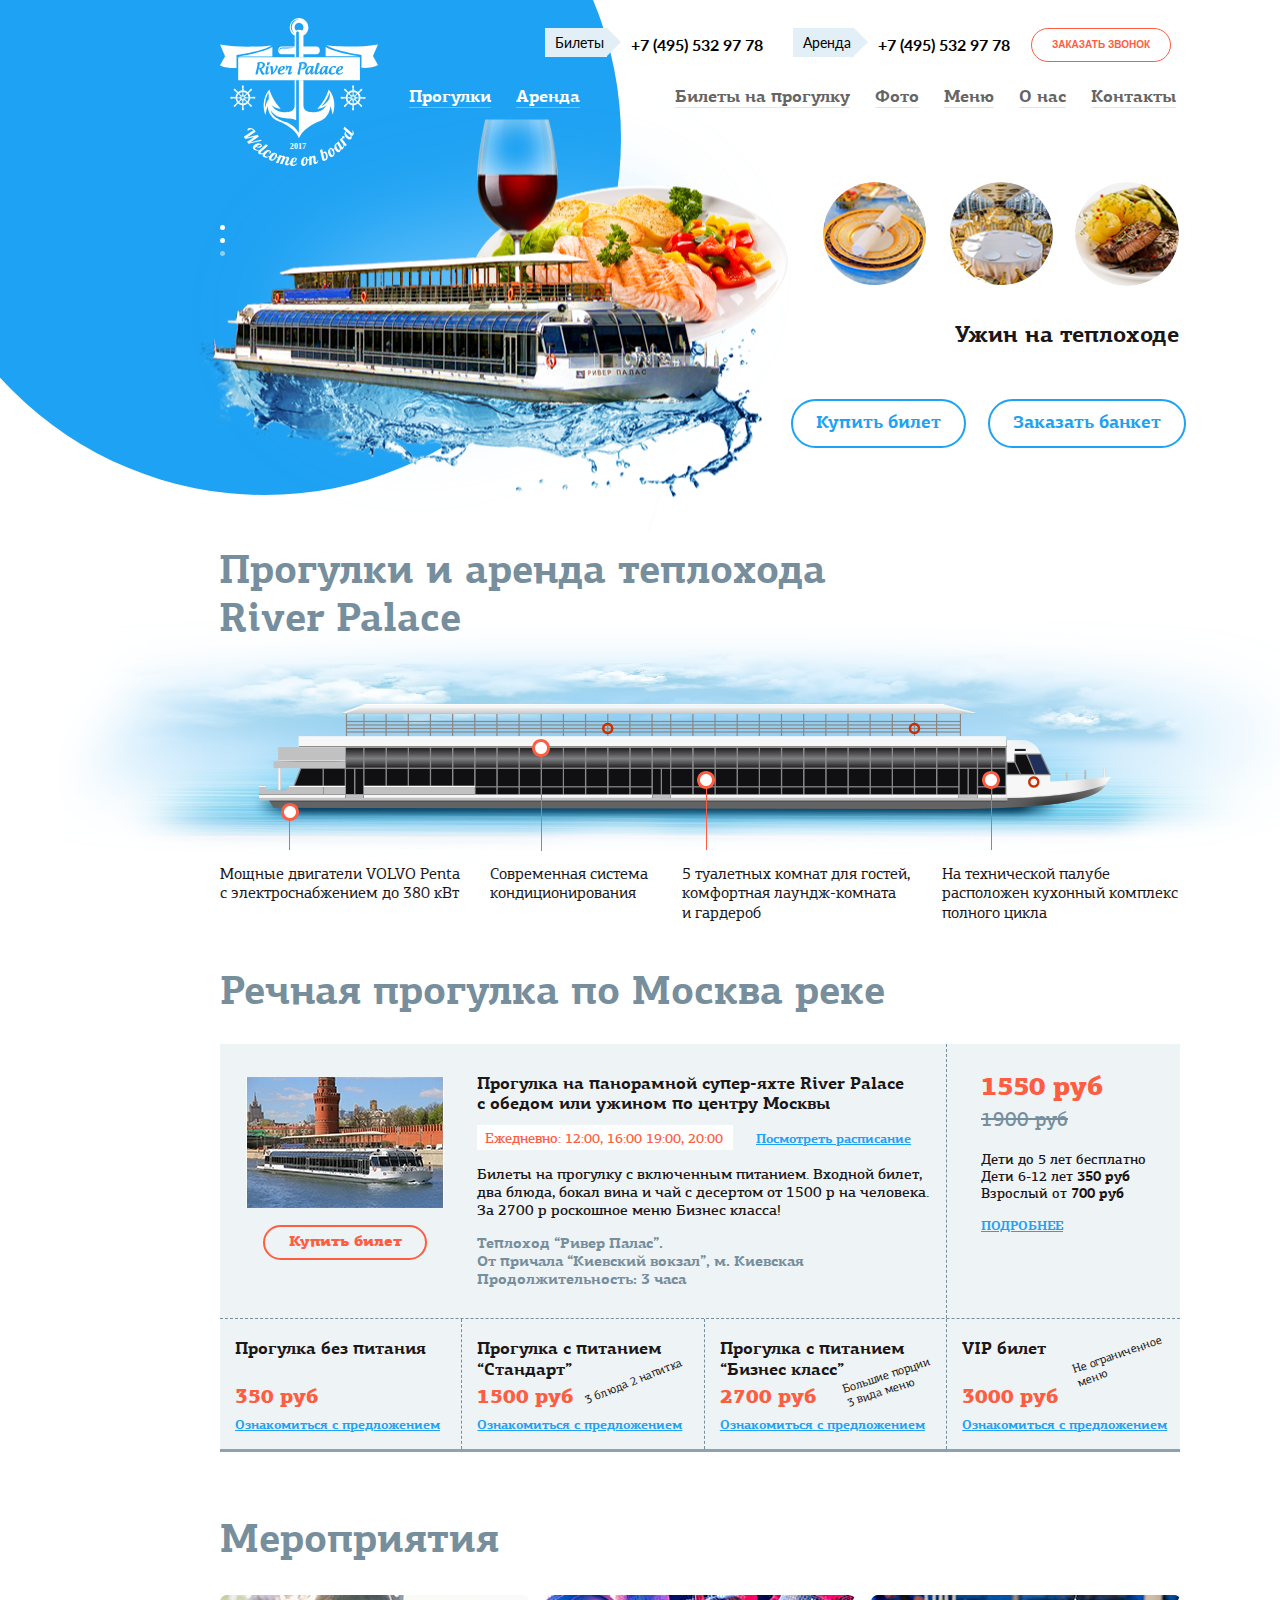
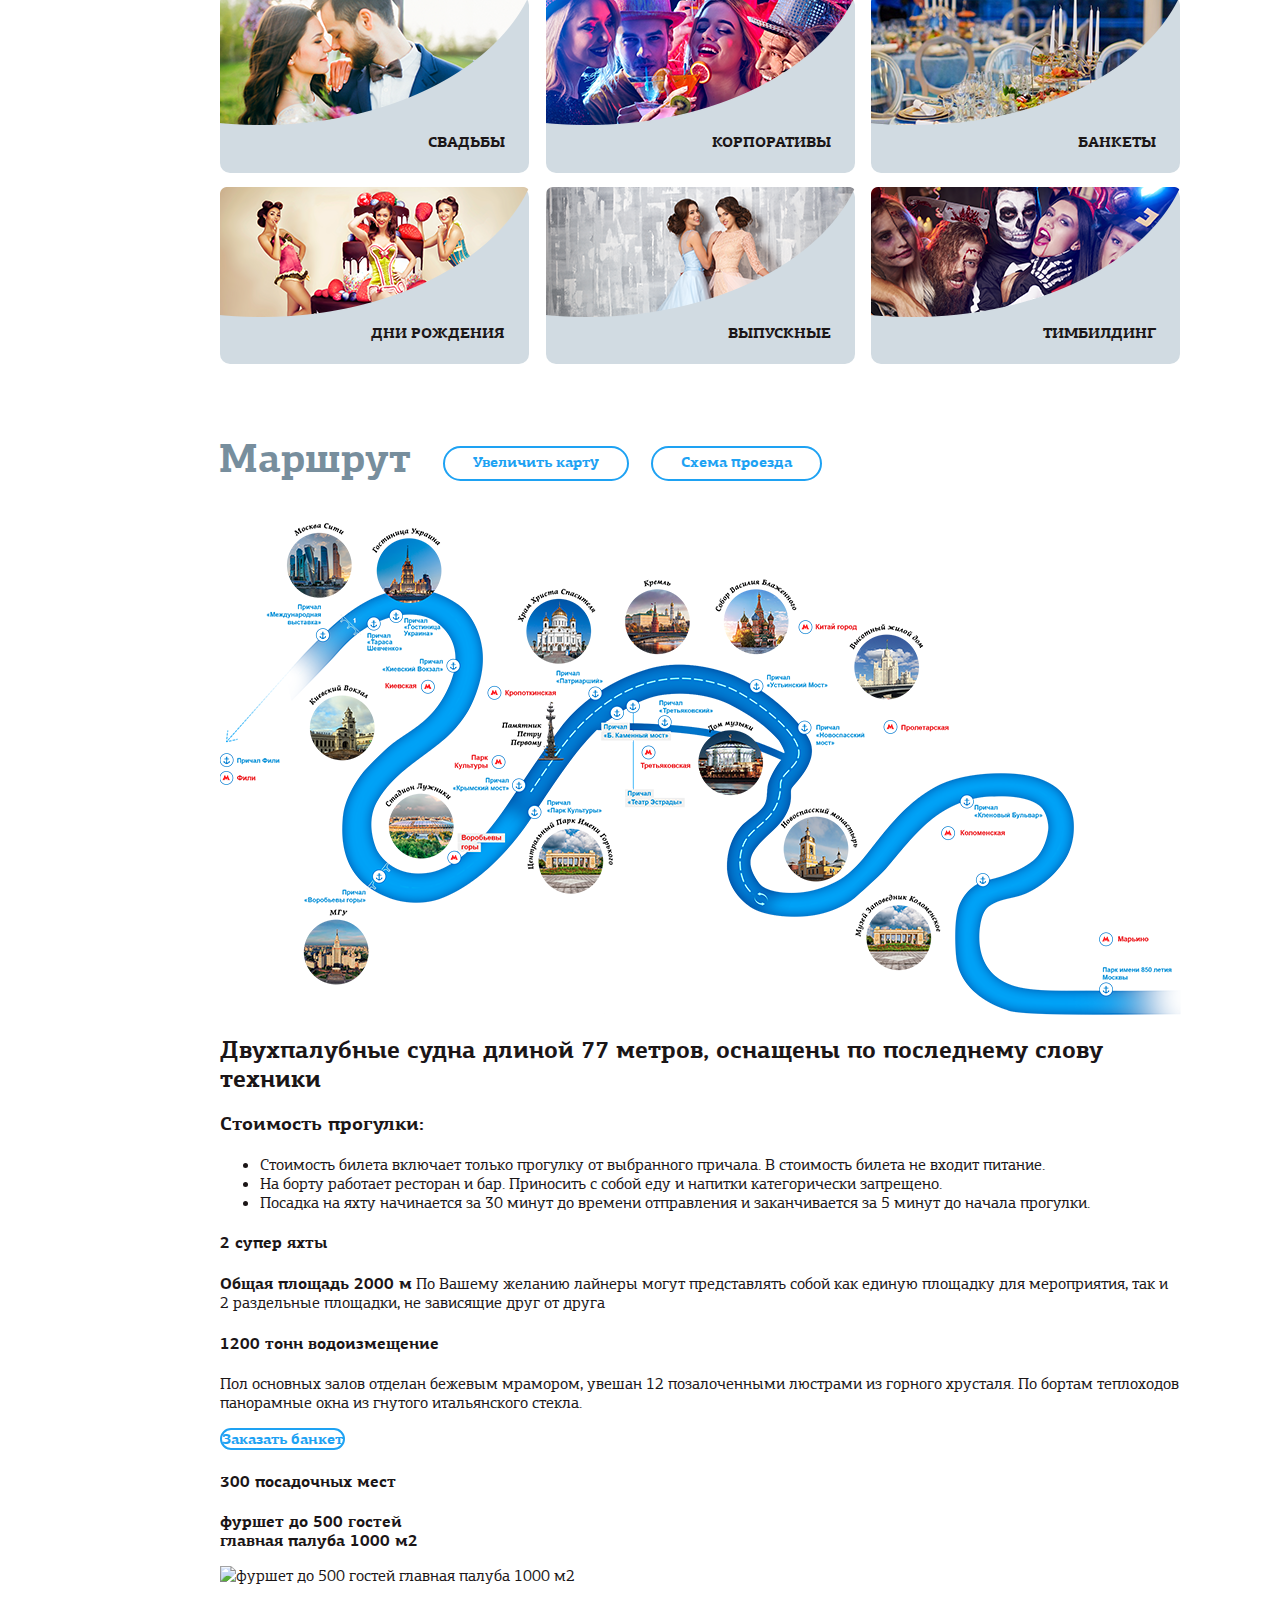
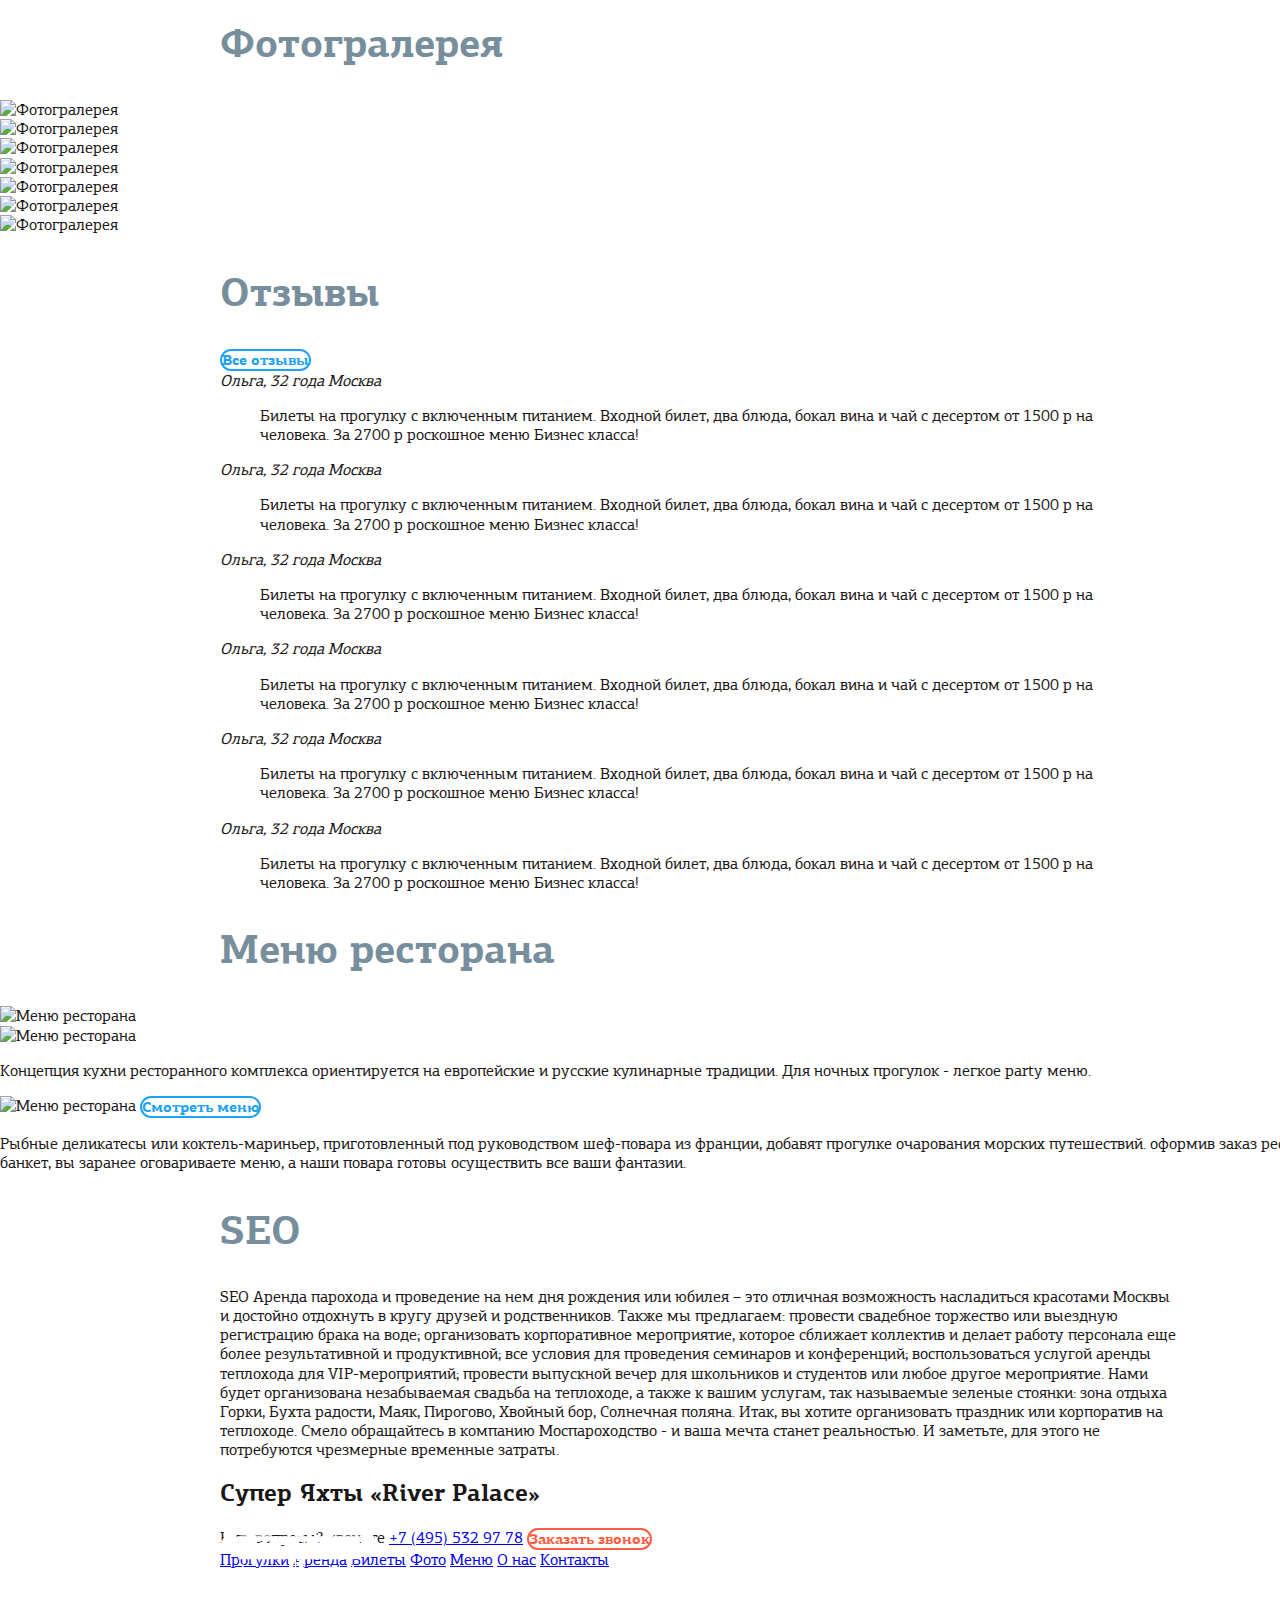
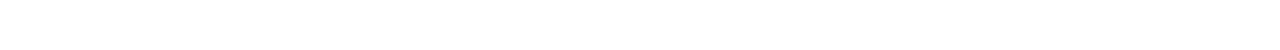
==== commit fb1ac28e: "html done" ====
--- a/index.html
+++ b/index.html
@@ -221,24 +221,160 @@
           <img src="img/route.png" alt="Маршрут" class="route__image">
         </section>
         <section class="details  container">
-          <h2 class="subtitle">Двухпалубные судна длиной 77 метров, оснащены по последнему слову техники</h2>
+          <div class="details__column">
+            <h2 class="subtitle">Двухпалубные судна длиной 77 метров, оснащены по последнему слову техники</h2>
+            <h3 class="details__title">Стоимость прогулки:</h3>
+            <ul class="details__price">
+              <li class="details__price-item">Стоимость билета включает только прогулку от выбранного причала. В стоимость билета не входит питание.</li>
+              <li class="details__price-item">На борту работает ресторан и бар. Приносить с собой еду и напитки категорически запрещено.</li>
+              <li class="details__price-item">Посадка на яхту начинается за 30 минут до времени отправления и заканчивается за 5 минут до начала прогулки.</li>
+            </ul>
+          </div>
+          <div class="details__column">
+            <h4 class="details__subtitle">2 супер яхты</h4>
+            <p class="details__content"><b class="bold">Общая площадь 2000 м</b> По Вашему желанию лайнеры могут представлять собой как единую площадку для мероприятия, так и 2 раздельные площадки, не зависящие друг от друга</p>
+            <h4 class="details__subtitle">1200 тонн водоизмещение</h4>
+            <p class="details__content">Пол основных залов отделан бежевым мрамором, увешан 12 позалоченными люстрами из горного хрусталя. По бортам теплоходов панорамные окна из гнутого итальянского стекла.</p>
+            <a href="#" class="btn  btn--blue  details__link">Заказать банкет</a>
+          </div>
+          <div class="details__column">
+            <h4 class="details__subtitle">300 посадочных мест</h4>
+            <p class="details__content"><b class="bold">фуршет до 500 гостей <br>главная палуба 1000 м2</b></p>
+            <img src="img/details-img.png" alt="фуршет до 500 гостей главная палуба 1000 м2" class="details__image">
+          </div>
         </section>
         <section class="photo">
           <h2 class="title  container">Фотогралерея</h2>
+          <div class="photo__wrapper">
+            <div class="photo__column">
+              <div class="photo__container  photo__container--big">
+                <img src="img/gallery-01.jpg" alt="Фотогралерея">
+              </div>
+            </div>
+            <div class="photo__column">
+              <div class="photo__container  photo__container--middle">
+                <img src="img/gallery-02.jpg" alt="Фотогралерея">
+              </div>
+              <div class="photo__container  photo__container--middle">
+                <img src="img/gallery-03.jpg" alt="Фотогралерея">
+              </div>
+            </div>
+            <div class="photo__column">
+              <div class="photo__container  photo__container--middle">
+                <img src="img/gallery-04.jpg" alt="Фотогралерея">
+              </div>
+              <div class="photo__container  photo__container--middle">
+                <img src="img/gallery-05.jpg" alt="Фотогралерея">
+              </div>
+            </div>
+            <div class="photo__column">
+              <div class="photo__container  photo__container--small">
+                <img src="img/gallery-06.jpg" alt="Фотогралерея">
+              </div>
+              <div class="photo__container  photo__container--small">
+                <img src="img/gallery-07.jpg" alt="Фотогралерея">
+              </div>
+            </div>
+          </div>
         </section>
         <section class="reviews  container">
-          <h2 class="title">Отзывы</h2>
+          <div class="reviews__wrapper">
+            <h2 class="reviews__title  title">Отзывы</h2>
+            <a href="#" class="btn  btn--blue  reviews__link">Все отзывы</a>
+          </div>
+          <div class="reviews__list">
+            <div class="review">
+              <cite class="review__author">
+                <span class="review__author-name">Ольга, 32 года</span>
+                <span class="review__author-location">Москва</span>
+              </cite>
+              <blockquote class="review__text">Билеты на прогулку с включенным питанием. Входной билет, два блюда, бокал вина и чай с десертом от 1500 р на человека. За 2700 р роскошное меню Бизнес класса!</blockquote>
+            </div>
+            <div class="review">
+              <cite class="review__author">
+                <span class="review__author-name">Ольга, 32 года</span>
+                <span class="review__author-location">Москва</span>
+              </cite>
+              <blockquote class="review__text">Билеты на прогулку с включенным питанием. Входной билет, два блюда, бокал вина и чай с десертом от 1500 р на человека. За 2700 р роскошное меню Бизнес класса!</blockquote>
+            </div>
+            <div class="review">
+              <cite class="review__author">
+                <span class="review__author-name">Ольга, 32 года</span>
+                <span class="review__author-location">Москва</span>
+              </cite>
+              <blockquote class="review__text">Билеты на прогулку с включенным питанием. Входной билет, два блюда, бокал вина и чай с десертом от 1500 р на человека. За 2700 р роскошное меню Бизнес класса!</blockquote>
+            </div>
+            <div class="review">
+              <cite class="review__author">
+                <span class="review__author-name">Ольга, 32 года</span>
+                <span class="review__author-location">Москва</span>
+              </cite>
+              <blockquote class="review__text">Билеты на прогулку с включенным питанием. Входной билет, два блюда, бокал вина и чай с десертом от 1500 р на человека. За 2700 р роскошное меню Бизнес класса!</blockquote>
+            </div>
+            <div class="review">
+              <cite class="review__author">
+                <span class="review__author-name">Ольга, 32 года</span>
+                <span class="review__author-location">Москва</span>
+              </cite>
+              <blockquote class="review__text">Билеты на прогулку с включенным питанием. Входной билет, два блюда, бокал вина и чай с десертом от 1500 р на человека. За 2700 р роскошное меню Бизнес класса!</blockquote>
+            </div>
+            <div class="review">
+              <cite class="review__author">
+                <span class="review__author-name">Ольга, 32 года</span>
+                <span class="review__author-location">Москва</span>
+              </cite>
+              <blockquote class="review__text">Билеты на прогулку с включенным питанием. Входной билет, два блюда, бокал вина и чай с десертом от 1500 р на человека. За 2700 р роскошное меню Бизнес класса!</blockquote>
+            </div>
+          </div>
         </section>
         <section class="menu">
           <h2 class="title  container">Меню ресторана</h2>
+          <div class="menu__column">
+            <img src="img/menu-01.jpg" alt="Меню ресторана">
+          </div>
+          <div class="menu__column">
+            <img src="img/menu-02.jpg" alt="Меню ресторана">
+            <p>Концепция кухни ресторанного комплекса ориентируется на европейские и русские кулинарные традиции. Для ночных прогулок - легкое party меню.</p>
+          </div>
+          <div class="menu__column">
+            <img src="img/menu-03.jpg" alt="Меню ресторана">
+            <a href="#" class="btn  btn--blue">Смотреть меню</a>
+            <p>Рыбные деликатесы или коктель-мариньер, приготовленный под руководством шеф-повара из франции, добавят прогулке очарования морских путешествий. оформив заказ ресторана на банкет, вы заранее оговариваете меню, а наши повара готовы осуществить все ваши фантазии.</p>
+          </div>
         </section>
         <section class="description  container">
           <h2 class="title">SEO</h2>
+          <p class="description__content">SEO Аренда парохода и проведение на нем дня рождения или юбилея – это отличная возможность насладиться красотами Москвы и достойно отдохнуть в кругу друзей и родственников. Также мы предлагаем: провести свадебное торжество или выездную регистрацию брака на воде; организовать корпоративное мероприятие, которое сближает коллектив и делает работу персонала еще более результативной и продуктивной; все условия для проведения семинаров и конференций; воспользоваться услугой аренды теплохода для VIP-мероприятий; провести выпускной вечер для школьников и студентов или любое другое мероприятие. Нами будет организована незабываемая свадьба на теплоходе, а также к вашим услугам, так называемые зеленые стоянки: зона отдыха Горки, Бухта радости, Маяк, Пирогово, Хвойный бор, Солнечная поляна. Итак, вы хотите организовать праздник или корпоратив на теплоходе. Смело обращайтесь в компанию Моспароходство - и ваша мечта станет реальностью. И заметьте, для этого не потребуются чрезмерные временные затраты.</p>
         </section>
       </main>
       <footer class="main-footer">
         <div class="container">
-          
+          <div class="logo  logo--absolute">
+            <a>
+              <img src="img/logo.svg" alt="River palace" width="158" height="147">
+            </a>
+          </div>
+          <div class="main-footer__wrapper">
+            <div class="main-footer__row">
+              <h2 class="main-footer__title">Супер Яхты «River Palace»</h2>
+              <div class="main-footer__contacts  feedback">
+                <span class="feedback__mark">Есть вопросы? Звоните</span>
+                <a href="tel:74955329778" class="feedback__phone">+7 (495) 532 97 78</a>
+                <a href="#" class="btn  btn--red  btn--uppercase  feedback__link">Заказать звонок</a>
+              </div>
+            </div>
+            <div class="main-footer__row">
+              <div class="navigation">
+                <a href="#" class="navigation__item">Прогулки</a>
+                <a href="#" class="navigation__item">Аренда</a>
+                <a href="#" class="navigation__item">Билеты</a>
+                <a href="#" class="navigation__item">Фото</a>
+                <a href="#" class="navigation__item">Меню</a>
+                <a href="#" class="navigation__item">О нас</a>
+                <a href="#" class="navigation__item">Контакты</a>
+              </div>
+            </div>
+          </div>
         </div>
       </footer>
     </div>
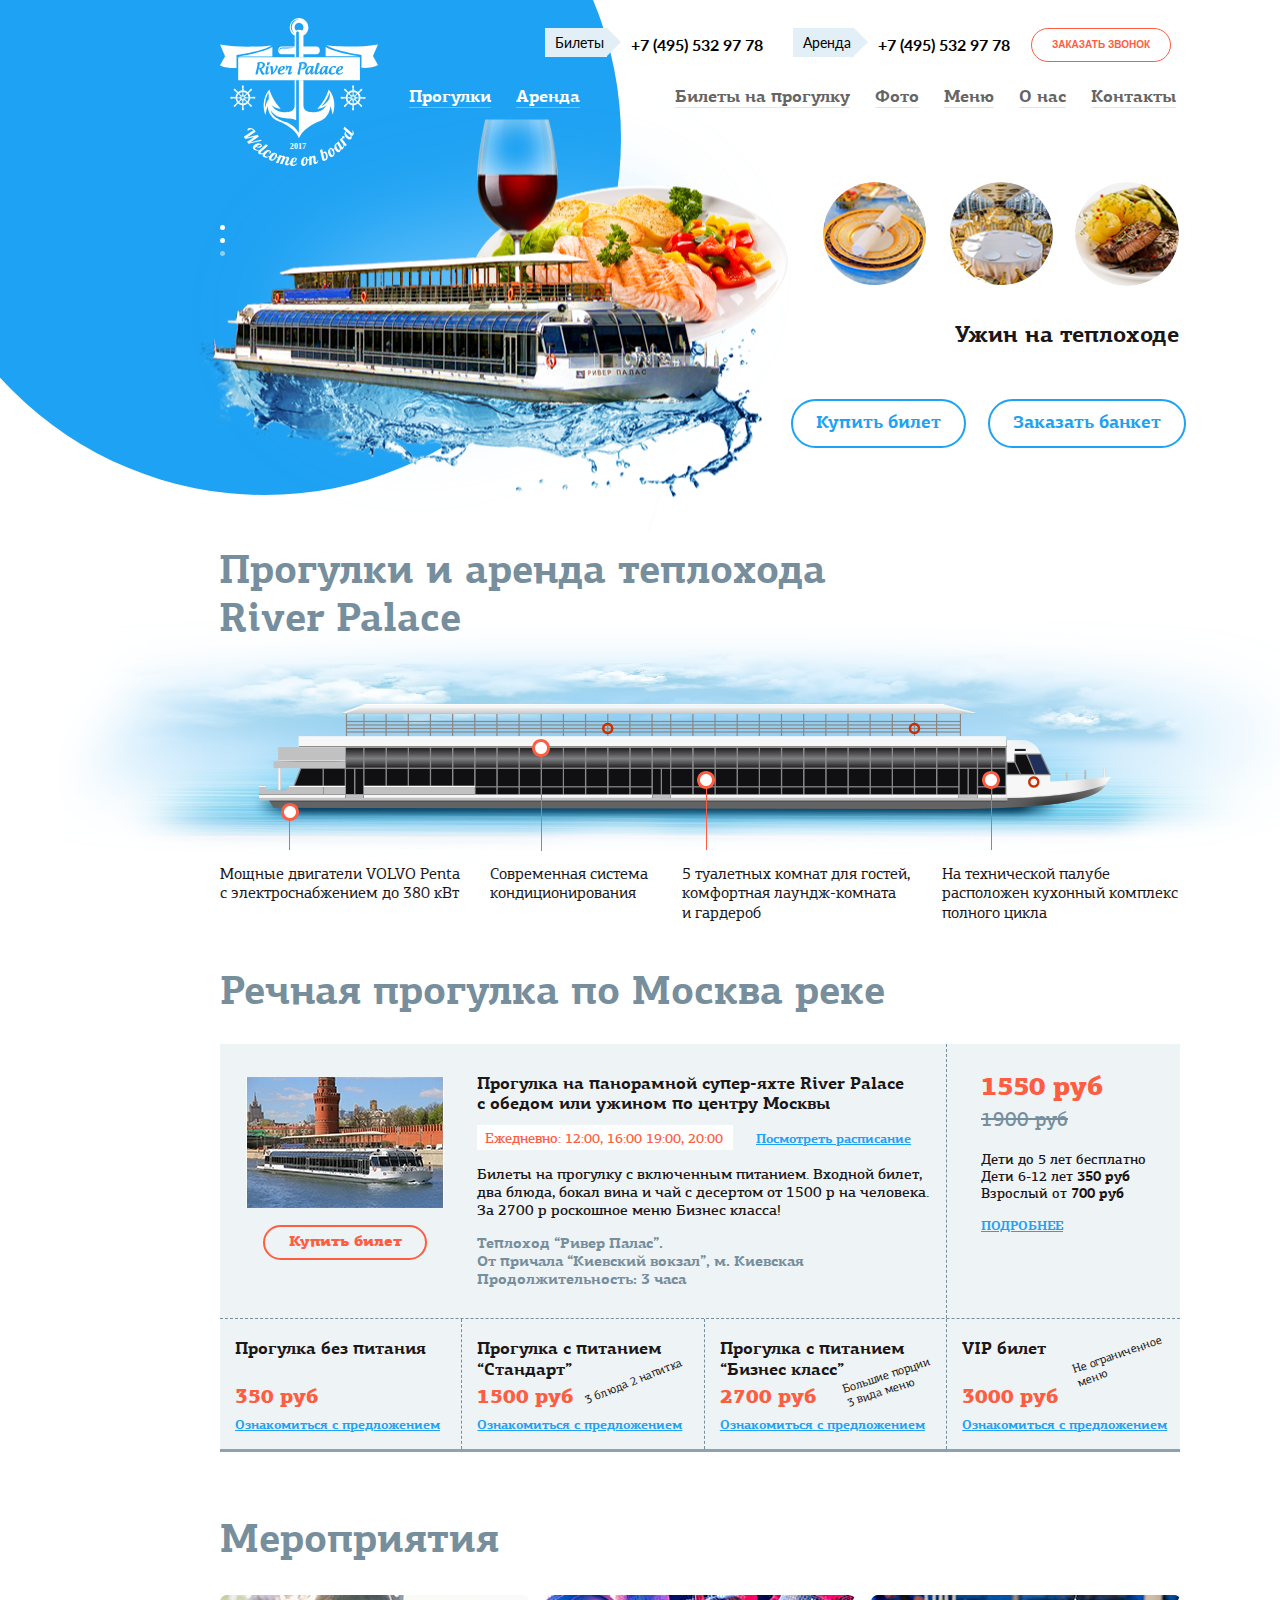
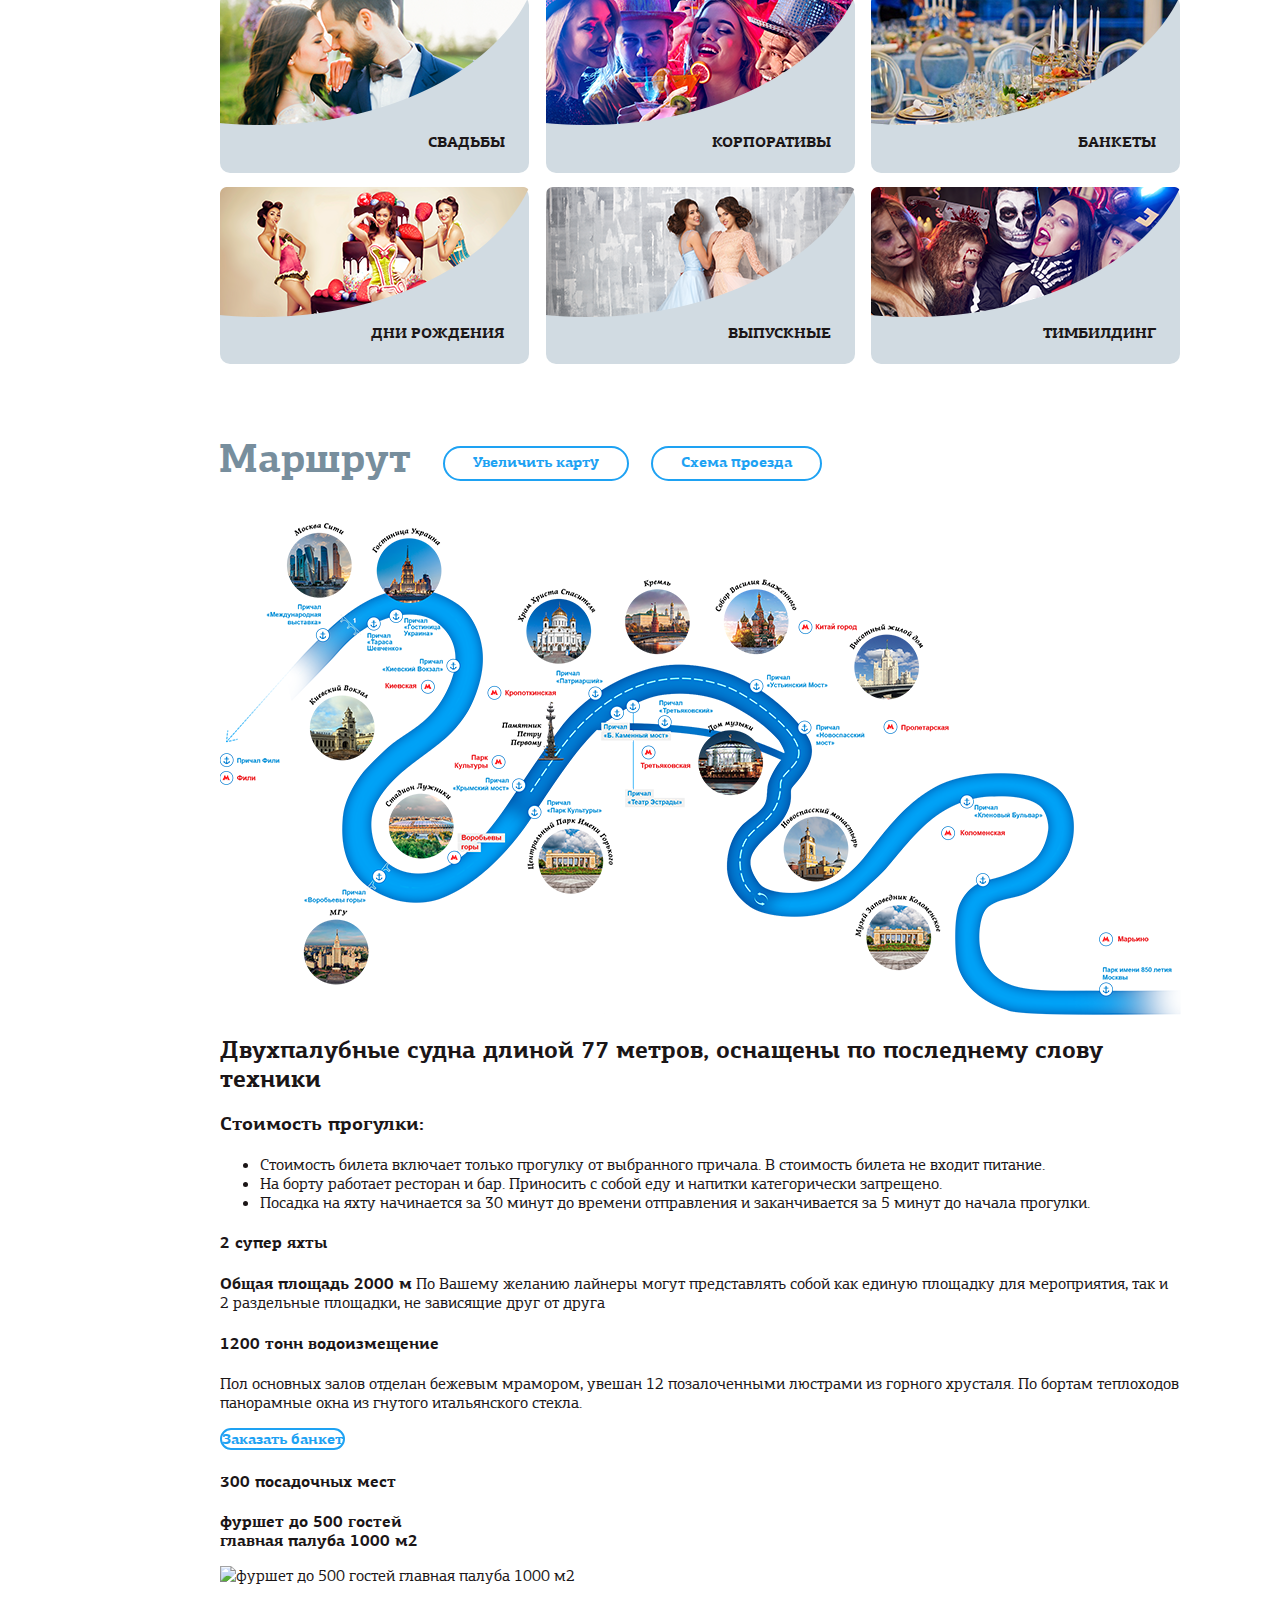
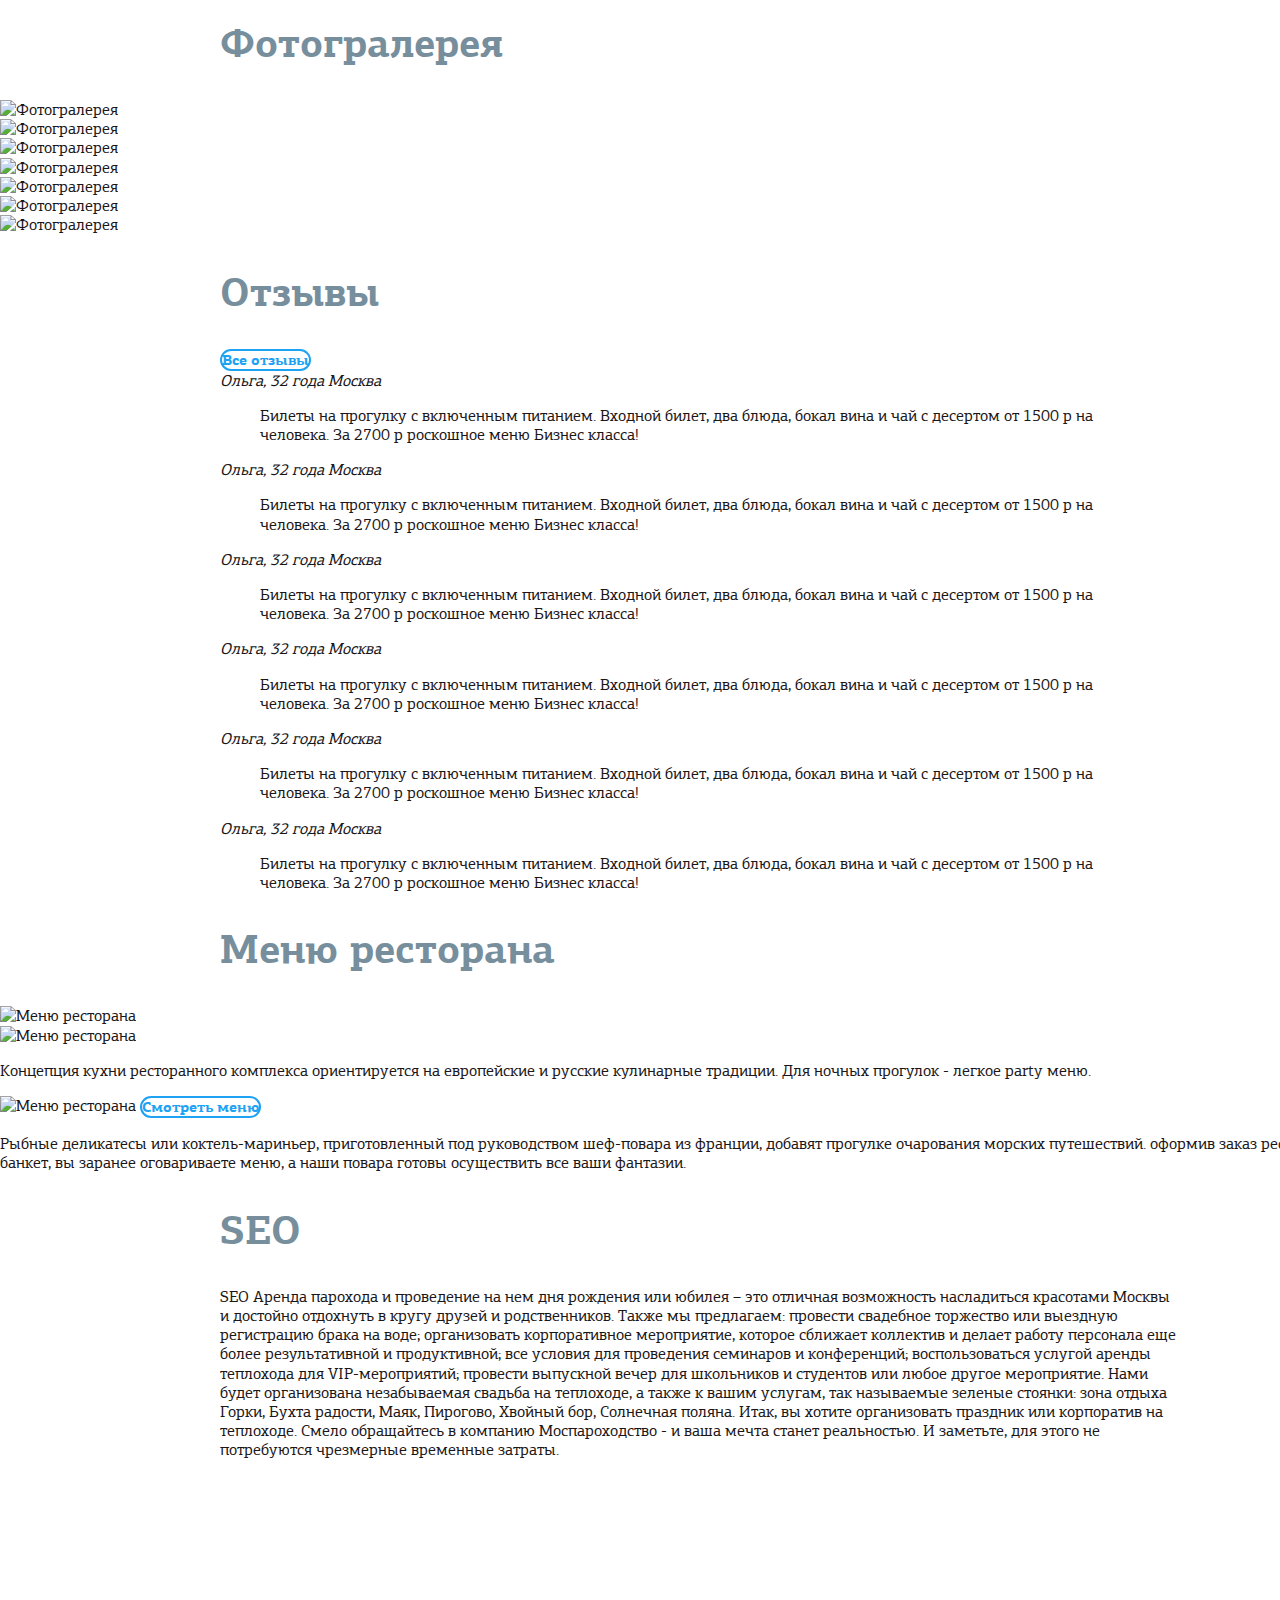
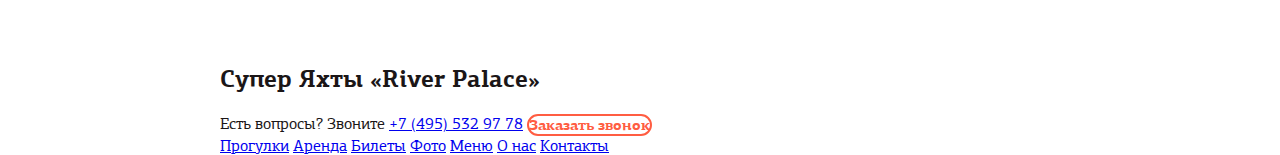
==== commit 1a34c1e8: "html done" ====
--- a/index.html
+++ b/index.html
@@ -349,7 +349,7 @@
       </main>
       <footer class="main-footer">
         <div class="container">
-          <div class="logo  logo--absolute">
+          <div class="logo">
             <a>
               <img src="img/logo.svg" alt="River palace" width="158" height="147">
             </a>
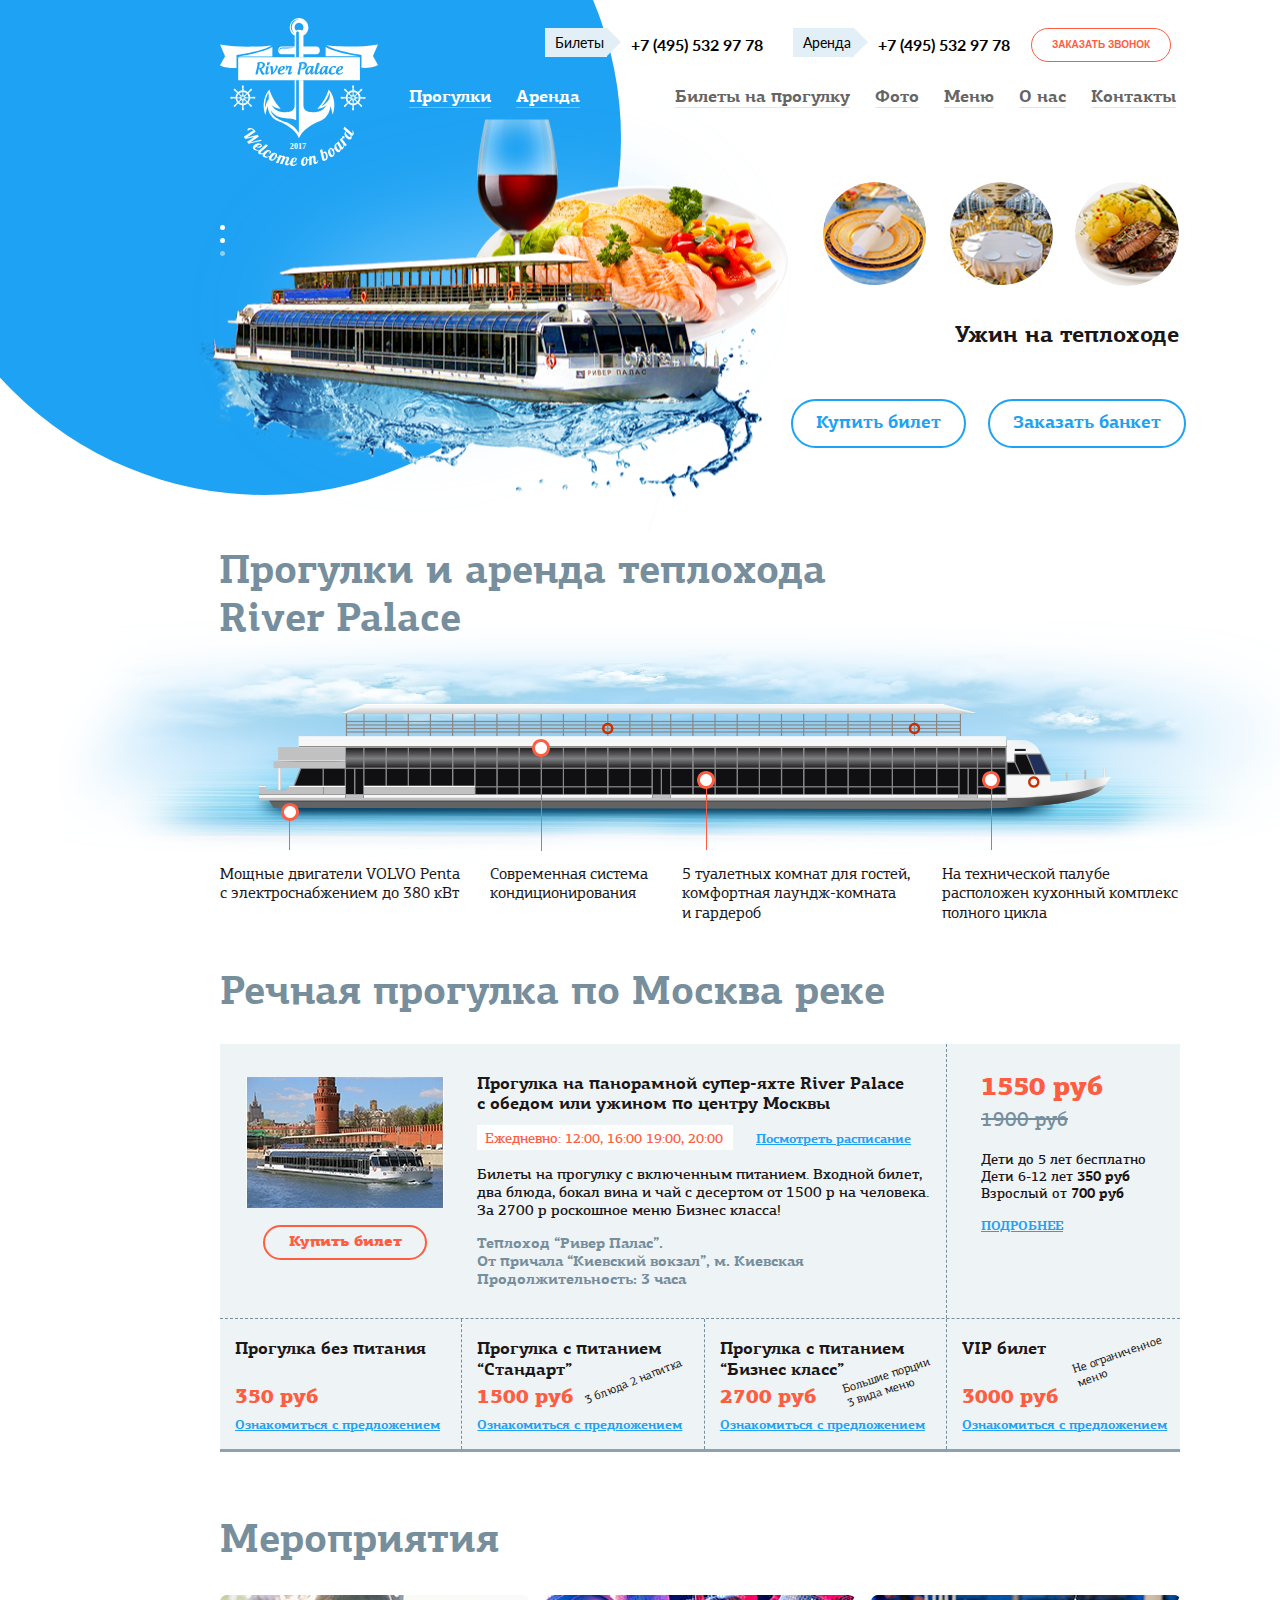
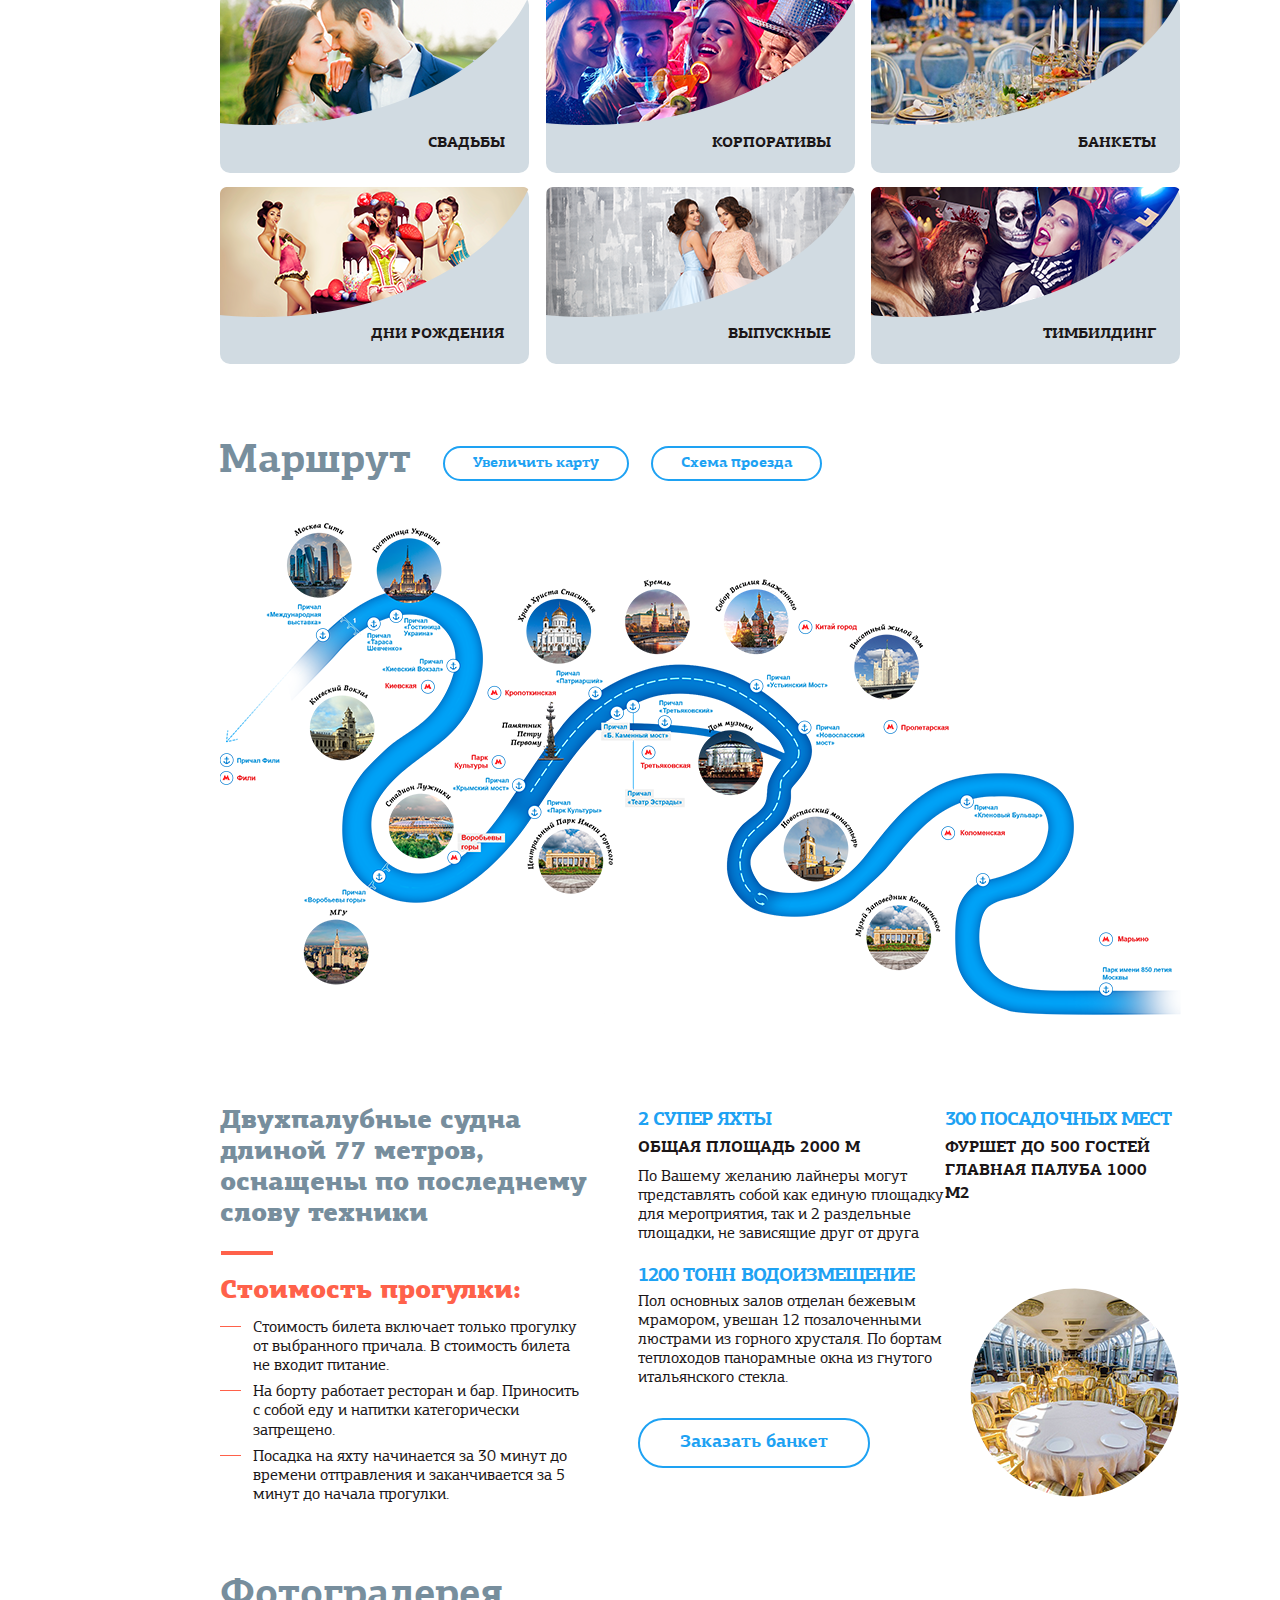
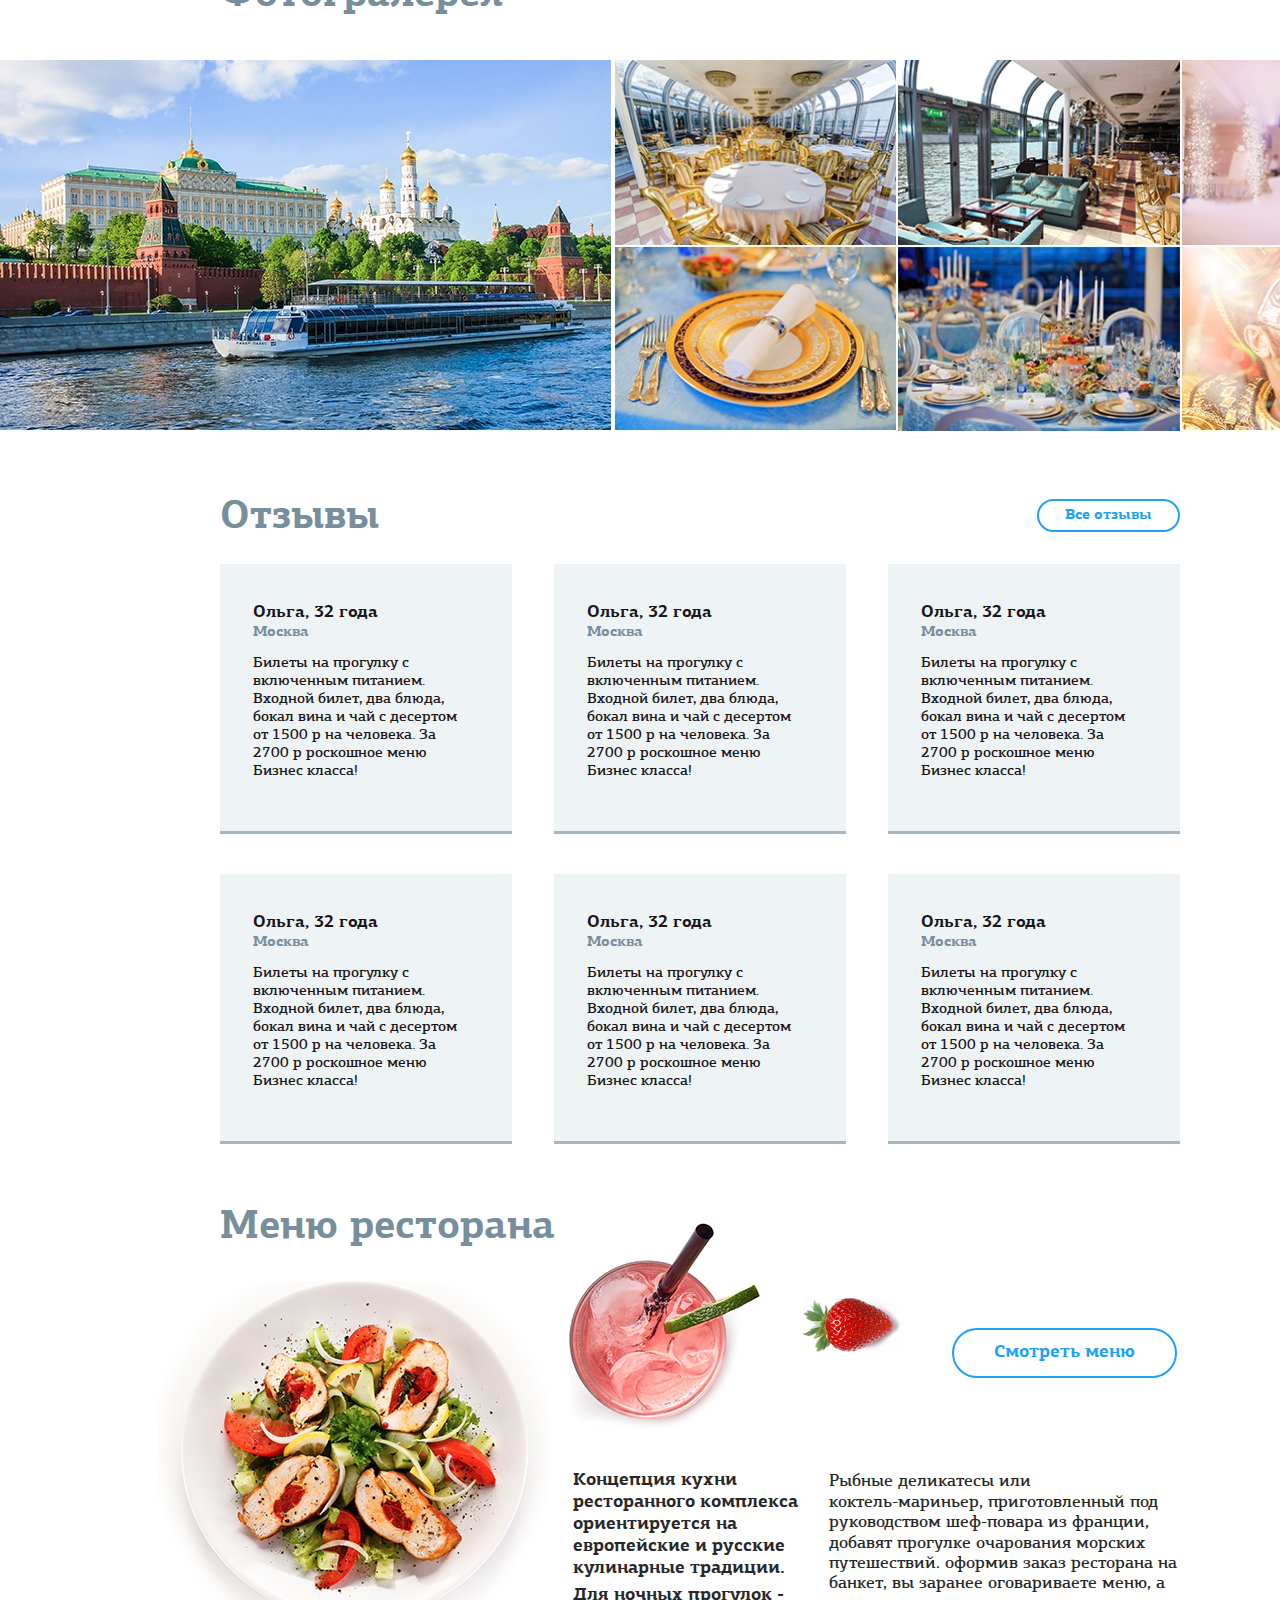
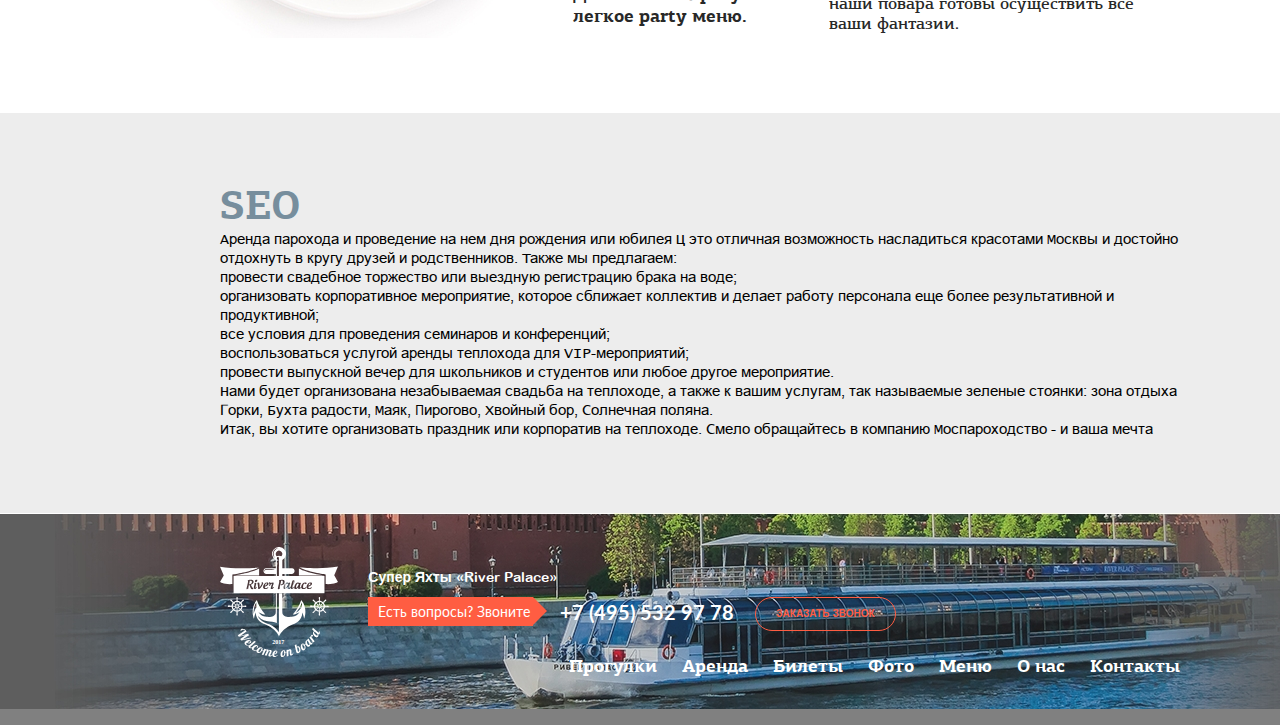
==== commit 4cd84a70: "fixed layout" ====
--- a/index.html
+++ b/index.html
@@ -221,7 +221,7 @@
           <img src="img/route.png" alt="Маршрут" class="route__image">
         </section>
         <section class="details  container">
-          <div class="details__column">
+          <div class="details__column  details__column--wide">
             <h2 class="subtitle">Двухпалубные судна длиной 77 метров, оснащены по последнему слову техники</h2>
             <h3 class="details__title">Стоимость прогулки:</h3>
             <ul class="details__price">
@@ -230,14 +230,14 @@
               <li class="details__price-item">Посадка на яхту начинается за 30 минут до времени отправления и заканчивается за 5 минут до начала прогулки.</li>
             </ul>
           </div>
-          <div class="details__column">
+          <div class="details__column  details__column--middle">
             <h4 class="details__subtitle">2 супер яхты</h4>
             <p class="details__content"><b class="bold">Общая площадь 2000 м</b> По Вашему желанию лайнеры могут представлять собой как единую площадку для мероприятия, так и 2 раздельные площадки, не зависящие друг от друга</p>
             <h4 class="details__subtitle">1200 тонн водоизмещение</h4>
             <p class="details__content">Пол основных залов отделан бежевым мрамором, увешан 12 позалоченными люстрами из горного хрусталя. По бортам теплоходов панорамные окна из гнутого итальянского стекла.</p>
-            <a href="#" class="btn  btn--blue  details__link">Заказать банкет</a>
-          </div>
-          <div class="details__column">
+            <a href="#" class="btn  btn--blue  btn--details  details__link">Заказать банкет</a>
+          </div>
+          <div class="details__column  details__column--narrow">
             <h4 class="details__subtitle">300 посадочных мест</h4>
             <p class="details__content"><b class="bold">фуршет до 500 гостей <br>главная палуба 1000 м2</b></p>
             <img src="img/details-img.png" alt="фуршет до 500 гостей главная палуба 1000 м2" class="details__image">
@@ -254,24 +254,18 @@
             <div class="photo__column">
               <div class="photo__container  photo__container--middle">
                 <img src="img/gallery-02.jpg" alt="Фотогралерея">
-              </div>
-              <div class="photo__container  photo__container--middle">
                 <img src="img/gallery-03.jpg" alt="Фотогралерея">
               </div>
             </div>
             <div class="photo__column">
               <div class="photo__container  photo__container--middle">
                 <img src="img/gallery-04.jpg" alt="Фотогралерея">
-              </div>
-              <div class="photo__container  photo__container--middle">
                 <img src="img/gallery-05.jpg" alt="Фотогралерея">
               </div>
             </div>
             <div class="photo__column">
               <div class="photo__container  photo__container--small">
                 <img src="img/gallery-06.jpg" alt="Фотогралерея">
-              </div>
-              <div class="photo__container  photo__container--small">
                 <img src="img/gallery-07.jpg" alt="Фотогралерея">
               </div>
             </div>
@@ -280,7 +274,7 @@
         <section class="reviews  container">
           <div class="reviews__wrapper">
             <h2 class="reviews__title  title">Отзывы</h2>
-            <a href="#" class="btn  btn--blue  reviews__link">Все отзывы</a>
+            <a href="#" class="btn  btn--blue  btn--reviews  reviews__link">Все отзывы</a>
           </div>
           <div class="reviews__list">
             <div class="review">
@@ -328,28 +322,42 @@
           </div>
         </section>
         <section class="menu">
-          <h2 class="title  container">Меню ресторана</h2>
-          <div class="menu__column">
-            <img src="img/menu-01.jpg" alt="Меню ресторана">
-          </div>
-          <div class="menu__column">
-            <img src="img/menu-02.jpg" alt="Меню ресторана">
-            <p>Концепция кухни ресторанного комплекса ориентируется на европейские и русские кулинарные традиции. Для ночных прогулок - легкое party меню.</p>
-          </div>
-          <div class="menu__column">
-            <img src="img/menu-03.jpg" alt="Меню ресторана">
-            <a href="#" class="btn  btn--blue">Смотреть меню</a>
-            <p>Рыбные деликатесы или коктель-мариньер, приготовленный под руководством шеф-повара из франции, добавят прогулке очарования морских путешествий. оформив заказ ресторана на банкет, вы заранее оговариваете меню, а наши повара готовы осуществить все ваши фантазии.</p>
-          </div>
-        </section>
-        <section class="description  container">
-          <h2 class="title">SEO</h2>
-          <p class="description__content">SEO Аренда парохода и проведение на нем дня рождения или юбилея – это отличная возможность насладиться красотами Москвы и достойно отдохнуть в кругу друзей и родственников. Также мы предлагаем: провести свадебное торжество или выездную регистрацию брака на воде; организовать корпоративное мероприятие, которое сближает коллектив и делает работу персонала еще более результативной и продуктивной; все условия для проведения семинаров и конференций; воспользоваться услугой аренды теплохода для VIP-мероприятий; провести выпускной вечер для школьников и студентов или любое другое мероприятие. Нами будет организована незабываемая свадьба на теплоходе, а также к вашим услугам, так называемые зеленые стоянки: зона отдыха Горки, Бухта радости, Маяк, Пирогово, Хвойный бор, Солнечная поляна. Итак, вы хотите организовать праздник или корпоратив на теплоходе. Смело обращайтесь в компанию Моспароходство - и ваша мечта станет реальностью. И заметьте, для этого не потребуются чрезмерные временные затраты.</p>
+          <h2 class="title  menu__title  container">Меню ресторана</h2>
+          <div class="menu__wrapper">
+            <div class="menu__column  menu__column--wide">
+              <img src="img/menu-01.jpg" alt="Меню ресторана">
+            </div>
+            <div class="menu__column  menu__column--narrow">
+              <img src="img/menu-02.jpg" alt="Меню ресторана" class="menu__image">
+              <p class="menu__description">Концепция кухни ресторанного комплекса ориентируется на европейские и русские кулинарные традиции.</p>
+              <p class="menu__description">Для ночных прогулок - легкое party меню.</p>
+            </div>
+            <div class="menu__column  menu__column--middle">
+              <img src="img/menu-03.jpg" alt="Меню ресторана">
+              <a href="#" class="btn  btn--blue  btn--details  menu__link">Смотреть меню</a>
+              <p class="menu__text">Рыбные деликатесы или <br>коктель-мариньер, приготовленный под руководством шеф-повара из франции, добавят прогулке очарования морских путешествий. оформив заказ ресторана на банкет, вы заранее оговариваете меню, а наши повара готовы осуществить все ваши фантазии.</p>
+            </div>
+          </div>
+        </section>
+        <section class="description">
+          <div class="container">
+            <h2 class="title  title--no-margin-bottom">SEO</h2>
+            <p class="description__content">Аренда парохода и проведение на нем дня рождения или юбилея – это отличная возможность насладиться красотами Москвы и достойно отдохнуть в кругу друзей и родственников. Также мы предлагаем:</p>
+            <ul class="description__list">
+              <li class="description__item">провести свадебное торжество или выездную регистрацию брака на воде;</li>
+              <li class="description__item">организовать корпоративное мероприятие, которое сближает коллектив и делает работу персонала еще более результативной и продуктивной;</li>
+              <li class="description__item">все условия для проведения семинаров и конференций;</li>
+              <li class="description__item">воспользоваться услугой аренды теплохода для VIP-мероприятий;</li>
+              <li class="description__item">провести выпускной вечер для школьников и студентов или любое другое мероприятие.</li>
+            </ul>
+            <p class="description__content">Нами будет организована незабываемая свадьба на теплоходе, а также к вашим услугам, так называемые зеленые стоянки: зона отдыха Горки, Бухта радости, Маяк, Пирогово, Хвойный бор, Солнечная поляна.</p>
+            <p class="description__content">Итак, вы хотите организовать праздник или корпоратив на теплоходе. Смело обращайтесь в компанию Моспароходство - и ваша мечта</p>
+          </div>
         </section>
       </main>
       <footer class="main-footer">
-        <div class="container">
-          <div class="logo">
+        <div class="main-footer__container  container">
+          <div class="logo  logo--footer">
             <a>
               <img src="img/logo.svg" alt="River palace" width="158" height="147">
             </a>
@@ -360,7 +368,7 @@
               <div class="main-footer__contacts  feedback">
                 <span class="feedback__mark">Есть вопросы? Звоните</span>
                 <a href="tel:74955329778" class="feedback__phone">+7 (495) 532 97 78</a>
-                <a href="#" class="btn  btn--red  btn--uppercase  feedback__link">Заказать звонок</a>
+                <a href="#" class="btn  btn--red  btn--arial  btn--uppercase  feedback__link">Заказать звонок</a>
               </div>
             </div>
             <div class="main-footer__row">
@@ -378,6 +386,5 @@
         </div>
       </footer>
     </div>
-    
   </body>
 </html>--- a/css/style.min.css
+++ b/css/style.min.css
@@ -1,2 +1,2 @@
 /*! normalize.css v7.0.0 | MIT License | github.com/necolas/normalize.css */
-html{line-height:1.15;-ms-text-size-adjust:100%;-webkit-text-size-adjust:100%}body{min-width:320px;font-size:16px;line-height:1.2;color:#1b1617;margin:0;padding:0;font-family:'agoraslabpro','times new roman',serif;font-weight:400}article,aside,details,figcaption,figure,footer,header,main,menu,nav,section{display:block}h1{font-size:2em;margin:.67em 0}figure{margin:1em 40px}hr{-webkit-box-sizing:content-box;box-sizing:content-box;height:0;overflow:visible}code,kbd,pre,samp{font-family:monospace,monospace;font-size:1em}a{background-color:transparent;-webkit-text-decoration-skip:objects}abbr[title]{border-bottom:none;-webkit-text-decoration:underline dotted;text-decoration:underline dotted}b,strong{font-weight:bolder}dfn{font-style:italic}mark{background-color:#ff0;color:#000}small{font-size:80%}sub,sup{font-size:75%;line-height:0;position:relative;vertical-align:baseline}sub{bottom:-.25em}sup{top:-.5em}audio,canvas,video{display:inline-block}audio:not([controls]){display:none;height:0}img{border-style:none;max-width:100%;height:auto}svg:not(:root){overflow:hidden}button,input,optgroup,select,textarea{font-family:sans-serif;font-size:100%;line-height:1.15;margin:0}button,input{overflow:visible}button,select{text-transform:none}[type=reset],[type=submit],button,html [type=button]{-webkit-appearance:button}[type=button]::-moz-focus-inner,[type=reset]::-moz-focus-inner,[type=submit]::-moz-focus-inner,button::-moz-focus-inner{border-style:none;padding:0}[type=button]:-moz-focusring,[type=reset]:-moz-focusring,[type=submit]:-moz-focusring,button:-moz-focusring{outline:1px dotted ButtonText}fieldset{padding:.35em .75em .625em}legend{color:inherit;display:table;max-width:100%;white-space:normal}progress{display:inline-block;vertical-align:baseline}textarea{overflow:auto}[type=checkbox],[type=radio],legend{-webkit-box-sizing:border-box;box-sizing:border-box;padding:0}[type=number]::-webkit-inner-spin-button,[type=number]::-webkit-outer-spin-button{height:auto}[type=search]{-webkit-appearance:textfield;outline-offset:-2px}[type=search]::-webkit-search-cancel-button,[type=search]::-webkit-search-decoration{-webkit-appearance:none}::-webkit-file-upload-button{-webkit-appearance:button;font:inherit}summary{display:list-item}[hidden],template{display:none}@font-face{font-family:'lato';src:url(../fonts/lato_regular.ttf) format('truetype');font-weight:400;font-style:normal;font-display:swap}@font-face{font-family:'lato';src:url(../fonts/lato_bold.ttf) format('truetype');font-weight:700;font-style:normal;font-display:swap}@font-face{font-family:'agoraslabpro';src:url(../fonts/agoraslabpro_regular.ttf) format('truetype');font-weight:400;font-style:normal;font-display:swap}@font-face{font-family:'agoraslabpro';src:url(../fonts/agoraslabpro_medium.ttf) format('truetype');font-weight:500;font-style:normal;font-display:swap}@font-face{font-family:'agoraslabpro';src:url(../fonts/agoraslabpro_bold.ttf) format('truetype');font-weight:700;font-style:normal;font-display:swap}@font-face{font-family:'agoraslabpro';src:url(../fonts/agoraslabpro_black.ttf) format('truetype');font-weight:900;font-style:normal;font-display:swap}@font-face{font-family:'arial';src:url(../fonts/arial_regular.ttf) format('truetype');font-weight:400;font-style:normal;font-display:swap}@font-face{font-family:'arial';src:url(../fonts/arial_bold.ttf) format('truetype');font-weight:700;font-style:normal;font-display:swap}.container,.wrapper{margin-left:auto;margin-right:auto}.wrapper{overflow:hidden;width:1400px}.container{width:980px;padding-left:10px;padding-right:10px;-webkit-box-sizing:border-box;box-sizing:border-box}.bold{font-weight:700;font-family:inherit}.main-header{position:relative}.main-header::before{position:absolute;content:'';left:-92px;top:-218px;width:713px;height:713px;background-color:#1ea2f3;border-radius:50%}.main-header__container{display:inline-block;vertical-align:top;position:relative;z-index:1;margin-left:189px;margin-top:28px}.main-header__slider{margin-top:0}.logo{display:inline-block;vertical-align:top;position:relative;z-index:1;margin-top:18px}.logo--absolute{position:absolute}.contacts{padding-left:136px}.contacts__type{display:inline-block;vertical-align:top;color:#000;font-family:'lato';font-weight:400;font-size:14px;line-height:25px;position:relative;background-color:#e3eff6;padding:2px 3px 2px 10px;margin-right:20px}.contacts__type::after{position:absolute;content:'';width:0;height:0;top:0;right:-14px;border-style:solid;border-width:14px 0 14.5px 14px;border-color:transparent transparent transparent #e3eff6}.contacts__phone{text-decoration:none;font-size:16px;display:inline-block;color:#000;padding-top:7px;font-family:'lato','helvetica',sans-serif;font-weight:700;margin-right:17px}.contacts__phone:hover{text-decoration:underline}.contacts__phone--indent{margin-right:26px}.btn{display:inline-block;vertical-align:top;font-weight:700;border-radius:30px;border:2px solid transparent;text-decoration:none;margin-right:18px;text-align:center;-webkit-box-sizing:border-box;box-sizing:border-box;font-size:15px}.btn:last-child{margin-right:0}.btn:hover{text-decoration:underline}.btn--arial{font-family:'arial',sans-serif;font-size:10px;text-transform:uppercase;padding:10px 20px;border-width:1px}.btn--red{border-color:#ff5d42;color:#ff5d42}.btn--blue{border-color:#1ea2f3;color:#1ea2f3;font-family:'agoraslabpro','times new roman',serif}.btn--big{font-size:18px;padding:10px 23px 13px}.btn--padding{padding-left:28px;padding-right:28px}.nav-list{list-style:none;padding:0;display:-webkit-box;display:-ms-flexbox;display:flex;margin:24px 0 0}.nav-list__item{margin-right:25px}.nav-list__item:last-child{margin-right:0}.nav-list__item--indent{margin-right:95px}.nav-list__link{text-decoration:none;color:#656565;border-bottom:1px solid rgba(175,175,175,.32);font-weight:700;font-size:17px}.nav-list__link:hover{opacity:.8}.nav-list__link--white{color:#fff;border-bottom:1px solid rgba(255,255,255,.32)}.slides{position:relative;z-index:1;padding-left:191px;-webkit-box-sizing:border-box;box-sizing:border-box;width:1400px;margin-left:auto;margin-right:auto}.slides__list{list-style:none;padding:0;margin:0}.slides__item{padding-left:600px;background-repeat:no-repeat;background-position:left,top;min-height:426px}.slides__item--supper{background-image:url(../img/supper.png)}.slides__item--corporative{display:none;background-image:url(../img/corporative.png)}.slides__item--new-year{display:none;background-image:url(../img/new-year.png)}.slides__item--wedding{display:none;background-image:url(../img/wedding.png)}.slides__item--cruise{display:none;background-image:url(../img/cruise.png)}.slides__preview{padding-left:32px;padding-top:76px}.slides__img{width:104px;height:104px;border-radius:50%;background-repeat:no-repeat;background-size:contain;display:inline-block;vertical-align:top;margin-right:18px}.slides__img:last-child{margin-right:0}.slides__img--supper-1{background-image:url(../img/supper-1.png)}.slides__img--supper-2{background-image:url(../img/supper-2.png)}.slides__img--supper-3{background-image:url(../img/supper-3.png)}.slides__img--new-year-1{background-image:url(../img/new-year-1.png)}.slides__img--new-year-2{background-image:url(../img/new-year-2.png)}.slides__img--new-year-3{background-image:url(../img/new-year-3.png)}.slides__img--corporative-1{background-image:url(../img/corporative-1.png)}.slides__img--corporative-2{background-image:url(../img/corporative-2.png)}.slides__img--corporative-3{background-image:url(../img/corporative-3.png)}.slides__img--wedding-1{background-image:url(../img/wedding-1.png)}.slides__img--wedding-2{background-image:url(../img/wedding-2.png)}.slides__img--wedding-3{background-image:url(../img/wedding-3.png)}.slides__img--cruise-1{background-image:url(../img/cruise-1.png)}.slides__img--cruise-2{background-image:url(../img/cruise-2.png)}.slides__img--cruise-3{background-image:url(../img/cruise-3.png)}.slides__title{text-align:right;font-size:23px;font-weight:700;padding-right:221px;margin-top:35px}.slides__order--indent{margin-top:50px}.slides__link{margin-left:201px}.slides__controls{position:absolute;top:119px;left:220px;display:-webkit-box;display:-ms-flexbox;display:flex;-webkit-box-orient:vertical;-webkit-box-direction:normal;-ms-flex-direction:column;flex-direction:column}.slides__control{width:5px;height:5px;background-color:#fff;border-radius:50%;margin-bottom:8px;cursor:pointer}.slides__control:last-child{margin-bottom:0}.slides__control--active{background-color:rgba(255,255,255,.49)}.rent__image{display:block;width:1280px;margin-left:auto;margin-right:auto;margin-top:-48px}.rent__features{list-style:none;padding-left:10px;margin-top:0;margin-bottom:0;display:-webkit-box;display:-ms-flexbox;display:flex;-ms-flex-wrap:wrap;flex-wrap:wrap;-webkit-box-pack:justify;-ms-flex-pack:justify;justify-content:space-between}.rent__item{margin-top:10px}.rent__item--motor{width:241px;margin-right:29px}.rent__item--conditioner{width:159px;margin-right:33px}.rent__item--toilet{width:231px;margin-right:29px}.rent__item--kitchen{width:238px}.title{font-weight:700;color:#778e9d;font-size:40px;margin-left:auto;margin-right:auto}.title--indent{margin-bottom:30px}.title--width{max-width:610px;margin-left:219px;margin-top:13px}.cruise{margin-top:44px}.cruise__content{background-color:#eef3f6}.cruise__wrapper{display:-webkit-box;display:-ms-flexbox;display:flex;-ms-flex-wrap:wrap;flex-wrap:wrap}.cruise__wrapper--border{border-top:1px dashed #778e9d;border-bottom:3px solid #8da1af}.cruise__order{padding-top:33px;padding-left:26px;display:-webkit-box;display:-ms-flexbox;display:flex;-webkit-box-orient:vertical;-webkit-box-direction:normal;-ms-flex-direction:column;flex-direction:column;-webkit-box-align:center;-ms-flex-align:center;align-items:center}.cruise__order-link{width:164px;margin-top:17px;padding-top:5px;padding-bottom:8px;font-weight:900}.cruise__description{width:452px;border-right:1px dashed #778e9d;padding:12px 17px 15px 33px}.cruise__title{font-size:17px;font-weight:700;margin-bottom:11px}.cruise__time{background-color:#fff;color:#ff5d42;font-size:14px;font-weight:500;display:inline-block;padding:5px 10px 4px 8px;margin-right:19px}.cruise__link{text-decoration:underline;color:#1ea2f3;font-size:13px;font-weight:700}.cruise__link--uppercase{text-transform:uppercase}.cruise__details{font-size:15px;font-weight:500}.cruise__details--grey{color:#778e9d;font-weight:700}.cruise__prices{width:233px;-webkit-box-sizing:border-box;box-sizing:border-box;padding-left:34px;padding-top:26px}.cruise__info{font-size:14px;font-weight:500;margin-top:20px}.cruise__list{list-style:none;padding-left:0;margin:0;display:-webkit-box;display:-ms-flexbox;display:flex}.cruise__item{width:242.4px;-webkit-box-sizing:border-box;box-sizing:border-box;border-right:1px dashed #778e9d;position:relative;padding-left:15px;padding-bottom:16px}.cruise__item:last-child{width:234px;border-right:none}.cruise__subtitle{font-size:17px;font-weight:700;margin-top:19px;margin-bottom:5px}.cruise__subtitle--indent{margin-bottom:25px}.cruise__item-detail{position:absolute;font-size:12px}.cruise__item-detail--standart{right:19px;top:55px;-webkit-transform:rotate(-22deg);transform:rotate(-22deg)}.cruise__item-detail--business{right:12px;top:49px;-webkit-transform:rotate(-18deg);transform:rotate(-18deg)}.cruise__item-detail--vip{right:15px;top:28px;-webkit-transform:rotate(-19deg);transform:rotate(-19deg)}.price{font-size:20px;font-weight:900;display:block}.price--new{color:#ff5d42;margin-bottom:6px}.price--old{font-weight:500;color:#778e9d;text-decoration:line-through}.price--big{font-size:26px}.events{margin-top:62px}.events__wrapper{display:-webkit-box;display:-ms-flexbox;display:flex;-ms-flex-wrap:wrap;flex-wrap:wrap;-webkit-box-pack:justify;-ms-flex-pack:justify;justify-content:space-between}.events__sections{background-color:#d1dbe2;border-radius:10px;margin-bottom:14px}.events__title{font-size:15px;font-weight:700;text-transform:uppercase;text-align:right;padding-right:24px;margin-top:3px;margin-bottom:22px}.route{margin-top:23px}.route__links,.route__title{display:inline-block;vertical-align:top}.route__title{margin-bottom:41px;width:420px;padding-left:219px;margin-right:19px}.route__links{margin-top:45px}.route__link{padding-top:5px;padding-bottom:8px}.route__image{display:block;margin-left:auto;margin-right:auto}+html{line-height:1.15;-ms-text-size-adjust:100%;-webkit-text-size-adjust:100%}body{min-width:320px;font-size:16px;line-height:1.2;color:#1b1617;margin:0;padding:0;font-family:'agoraslabpro','times new roman',serif;font-weight:400}article,aside,details,figcaption,figure,footer,header,main,menu,nav,section{display:block}h1{font-size:2em;margin:.67em 0}figure{margin:1em 40px}hr{-webkit-box-sizing:content-box;box-sizing:content-box;height:0;overflow:visible}code,kbd,pre,samp{font-family:monospace,monospace;font-size:1em}a{background-color:transparent;-webkit-text-decoration-skip:objects}abbr[title]{border-bottom:none;-webkit-text-decoration:underline dotted;text-decoration:underline dotted}b,strong{font-weight:bolder}dfn{font-style:italic}mark{background-color:#ff0;color:#000}small{font-size:80%}sub,sup{font-size:75%;line-height:0;position:relative;vertical-align:baseline}sub{bottom:-.25em}sup{top:-.5em}audio,canvas,video{display:inline-block}audio:not([controls]){display:none;height:0}img{border-style:none;max-width:100%;height:auto}svg:not(:root){overflow:hidden}button,input,optgroup,select,textarea{font-family:sans-serif;font-size:100%;line-height:1.15;margin:0}button,input{overflow:visible}button,select{text-transform:none}[type=reset],[type=submit],button,html [type=button]{-webkit-appearance:button}[type=button]::-moz-focus-inner,[type=reset]::-moz-focus-inner,[type=submit]::-moz-focus-inner,button::-moz-focus-inner{border-style:none;padding:0}[type=button]:-moz-focusring,[type=reset]:-moz-focusring,[type=submit]:-moz-focusring,button:-moz-focusring{outline:1px dotted ButtonText}fieldset{padding:.35em .75em .625em}legend{color:inherit;display:table;max-width:100%;white-space:normal}progress{display:inline-block;vertical-align:baseline}textarea{overflow:auto}[type=checkbox],[type=radio],legend{-webkit-box-sizing:border-box;box-sizing:border-box;padding:0}[type=number]::-webkit-inner-spin-button,[type=number]::-webkit-outer-spin-button{height:auto}[type=search]{-webkit-appearance:textfield;outline-offset:-2px}[type=search]::-webkit-search-cancel-button,[type=search]::-webkit-search-decoration{-webkit-appearance:none}::-webkit-file-upload-button{-webkit-appearance:button;font:inherit}summary{display:list-item}[hidden],template{display:none}@font-face{font-family:'lato';src:url(../fonts/lato_regular.ttf) format('truetype');font-weight:400;font-style:normal;font-display:swap}@font-face{font-family:'lato';src:url(../fonts/lato_bold.ttf) format('truetype');font-weight:700;font-style:normal;font-display:swap}@font-face{font-family:'agoraslabpro';src:url(../fonts/agoraslabpro_regular.ttf) format('truetype');font-weight:400;font-style:normal;font-display:swap}@font-face{font-family:'agoraslabpro';src:url(../fonts/agoraslabpro_medium.ttf) format('truetype');font-weight:500;font-style:normal;font-display:swap}@font-face{font-family:'agoraslabpro';src:url(../fonts/agoraslabpro_bold.ttf) format('truetype');font-weight:700;font-style:normal;font-display:swap}@font-face{font-family:'agoraslabpro';src:url(../fonts/agoraslabpro_black.ttf) format('truetype');font-weight:900;font-style:normal;font-display:swap}@font-face{font-family:'arial';src:url(../fonts/arial_regular.ttf) format('truetype');font-weight:400;font-style:normal;font-display:swap}@font-face{font-family:'arial';src:url(../fonts/arial_bold.ttf) format('truetype');font-weight:700;font-style:normal;font-display:swap}.container,.wrapper{margin-left:auto;margin-right:auto}.wrapper{overflow:hidden;width:1400px}.container{width:980px;padding-left:10px;padding-right:10px;-webkit-box-sizing:border-box;box-sizing:border-box}.bold{font-weight:700;font-family:inherit}.main-header{position:relative}.main-header::before{position:absolute;content:'';left:-92px;top:-218px;width:713px;height:713px;background-color:#1ea2f3;border-radius:50%}.main-header__container{display:inline-block;vertical-align:top;position:relative;z-index:1;margin-left:189px;margin-top:28px}.main-header__slider{margin-top:0}.logo{display:inline-block;vertical-align:top;position:relative;z-index:1;margin-top:18px}.logo--absolute{position:absolute}.logo--footer{width:119px;height:111px;margin-top:34px}.contacts{padding-left:136px}.contacts__type{display:inline-block;vertical-align:top;color:#000;font-family:'lato','tahoma',sans-serif;font-weight:400;font-size:14px;line-height:25px;position:relative;background-color:#e3eff6;padding:2px 3px 2px 10px;margin-right:20px}.contacts__type::after{position:absolute;content:'';width:0;height:0;top:0;right:-14px;border-style:solid;border-width:14px 0 14.5px 14px;border-color:transparent transparent transparent #e3eff6}.contacts__phone{text-decoration:none;font-size:16px;display:inline-block;color:#000;padding-top:7px;font-family:'lato','helvetica',sans-serif;font-weight:700;margin-right:17px}.contacts__phone:hover{text-decoration:underline}.contacts__phone--indent{margin-right:26px}.btn{display:inline-block;vertical-align:top;font-weight:700;border-radius:30px;border:2px solid transparent;text-decoration:none;margin-right:18px;text-align:center;-webkit-box-sizing:border-box;box-sizing:border-box;font-size:15px}.btn:last-child{margin-right:0}.btn:hover{text-decoration:underline}.btn--arial{font-family:'arial',sans-serif;font-size:10px;text-transform:uppercase;padding:10px 20px;border-width:1px}.btn--red{border-color:#ff5d42;color:#ff5d42}.btn--blue{border-color:#1ea2f3;color:#1ea2f3;font-family:'agoraslabpro','times new roman',serif}.btn--big{font-size:18px;padding:10px 23px 13px}.btn--padding{padding-left:28px;padding-right:28px}.btn--uppercase{text-transform:uppercase}.btn--details{font-size:18px;padding:10px 40px 15px}.btn--reviews{padding:4px 26px 7px;margin-top:10px}.nav-list{list-style:none;padding:0;display:-webkit-box;display:-ms-flexbox;display:flex;margin:24px 0 0}.nav-list__item{margin-right:25px}.nav-list__item:last-child{margin-right:0}.nav-list__item--indent{margin-right:95px}.nav-list__link{text-decoration:none;color:#656565;border-bottom:1px solid rgba(175,175,175,.32);font-weight:700;font-size:17px}.nav-list__link:hover{opacity:.8}.nav-list__link--white{color:#fff;border-bottom:1px solid rgba(255,255,255,.32)}.slides{position:relative;z-index:1;padding-left:191px;-webkit-box-sizing:border-box;box-sizing:border-box;width:1400px;margin-left:auto;margin-right:auto}.slides__list{list-style:none;padding:0;margin:0}.slides__item{padding-left:600px;background-repeat:no-repeat;background-position:left,top;min-height:426px}.slides__item--supper{background-image:url(../img/supper.png)}.slides__item--corporative{display:none;background-image:url(../img/corporative.png)}.slides__item--new-year{display:none;background-image:url(../img/new-year.png)}.slides__item--wedding{display:none;background-image:url(../img/wedding.png)}.slides__item--cruise{display:none;background-image:url(../img/cruise.png)}.slides__preview{padding-left:32px;padding-top:76px}.slides__img{width:104px;height:104px;border-radius:50%;background-repeat:no-repeat;background-size:contain;display:inline-block;vertical-align:top;margin-right:18px}.slides__img:last-child{margin-right:0}.slides__img--supper-1{background-image:url(../img/supper-1.png)}.slides__img--supper-2{background-image:url(../img/supper-2.png)}.slides__img--supper-3{background-image:url(../img/supper-3.png)}.slides__img--new-year-1{background-image:url(../img/new-year-1.png)}.slides__img--new-year-2{background-image:url(../img/new-year-2.png)}.slides__img--new-year-3{background-image:url(../img/new-year-3.png)}.slides__img--corporative-1{background-image:url(../img/corporative-1.png)}.slides__img--corporative-2{background-image:url(../img/corporative-2.png)}.slides__img--corporative-3{background-image:url(../img/corporative-3.png)}.slides__img--wedding-1{background-image:url(../img/wedding-1.png)}.slides__img--wedding-2{background-image:url(../img/wedding-2.png)}.slides__img--wedding-3{background-image:url(../img/wedding-3.png)}.slides__img--cruise-1{background-image:url(../img/cruise-1.png)}.slides__img--cruise-2{background-image:url(../img/cruise-2.png)}.slides__img--cruise-3{background-image:url(../img/cruise-3.png)}.slides__title{text-align:right;font-size:23px;font-weight:700;padding-right:221px;margin-top:35px}.slides__order--indent{margin-top:50px}.slides__link{margin-left:201px}.slides__controls{position:absolute;top:119px;left:220px;display:-webkit-box;display:-ms-flexbox;display:flex;-webkit-box-orient:vertical;-webkit-box-direction:normal;-ms-flex-direction:column;flex-direction:column}.slides__control{width:5px;height:5px;background-color:#fff;border-radius:50%;margin-bottom:8px;cursor:pointer}.slides__control:last-child{margin-bottom:0}.slides__control--active{background-color:rgba(255,255,255,.49)}.rent__image{display:block;width:1280px;margin-left:auto;margin-right:auto;margin-top:-48px}.rent__features{list-style:none;padding-left:10px;margin-top:0;margin-bottom:0;display:-webkit-box;display:-ms-flexbox;display:flex;-ms-flex-wrap:wrap;flex-wrap:wrap;-webkit-box-pack:justify;-ms-flex-pack:justify;justify-content:space-between}.rent__item{margin-top:10px}.rent__item--motor{width:241px;margin-right:29px}.rent__item--conditioner{width:159px;margin-right:33px}.rent__item--toilet{width:231px;margin-right:29px}.rent__item--kitchen{width:238px}.title{font-weight:700;color:#778e9d;font-size:40px;margin-left:auto;margin-right:auto}.title--indent{margin-bottom:30px}.title--width{max-width:610px;margin-left:219px;margin-top:13px}.title--no-margin-bottom{margin-bottom:0}.subtitle{font-weight:900;font-size:26px;color:#778e9d}.cruise{margin-top:44px}.cruise__content{background-color:#eef3f6}.cruise__wrapper{display:-webkit-box;display:-ms-flexbox;display:flex;-ms-flex-wrap:wrap;flex-wrap:wrap}.cruise__wrapper--border{border-top:1px dashed #778e9d;border-bottom:3px solid #8da1af}.cruise__order{padding-top:33px;padding-left:26px;display:-webkit-box;display:-ms-flexbox;display:flex;-webkit-box-orient:vertical;-webkit-box-direction:normal;-ms-flex-direction:column;flex-direction:column;-webkit-box-align:center;-ms-flex-align:center;align-items:center}.cruise__order-link{width:164px;margin-top:17px;padding-top:5px;padding-bottom:8px;font-weight:900}.cruise__description{width:452px;border-right:1px dashed #778e9d;padding:12px 17px 15px 33px}.cruise__title{font-size:17px;font-weight:700;margin-bottom:11px}.cruise__time{background-color:#fff;color:#ff5d42;font-size:14px;font-weight:500;display:inline-block;padding:5px 10px 4px 8px;margin-right:19px}.cruise__link{text-decoration:underline;color:#1ea2f3;font-size:13px;font-weight:700}.cruise__link--uppercase{text-transform:uppercase}.cruise__details{font-size:15px;font-weight:500}.cruise__details--grey{color:#778e9d;font-weight:700}.cruise__prices{width:233px;-webkit-box-sizing:border-box;box-sizing:border-box;padding-left:34px;padding-top:26px}.cruise__info{font-size:14px;font-weight:500;margin-top:20px}.cruise__list{list-style:none;padding-left:0;margin:0;display:-webkit-box;display:-ms-flexbox;display:flex}.cruise__item{width:242.4px;-webkit-box-sizing:border-box;box-sizing:border-box;border-right:1px dashed #778e9d;position:relative;padding-left:15px;padding-bottom:16px}.cruise__item:last-child{width:234px;border-right:none}.cruise__subtitle{font-size:17px;font-weight:700;margin-top:19px;margin-bottom:5px}.cruise__subtitle--indent{margin-bottom:25px}.cruise__item-detail{position:absolute;font-size:12px}.cruise__item-detail--standart{right:19px;top:55px;-webkit-transform:rotate(-22deg);transform:rotate(-22deg)}.cruise__item-detail--business{right:12px;top:49px;-webkit-transform:rotate(-18deg);transform:rotate(-18deg)}.cruise__item-detail--vip{right:15px;top:28px;-webkit-transform:rotate(-19deg);transform:rotate(-19deg)}.price{font-size:20px;font-weight:900;display:block}.price--new{color:#ff5d42;margin-bottom:6px}.price--old{font-weight:500;color:#778e9d;text-decoration:line-through}.price--big{font-size:26px}.events{margin-top:62px}.events__wrapper{display:-webkit-box;display:-ms-flexbox;display:flex;-ms-flex-wrap:wrap;flex-wrap:wrap;-webkit-box-pack:justify;-ms-flex-pack:justify;justify-content:space-between}.events__sections{background-color:#d1dbe2;border-radius:10px;margin-bottom:14px}.events__title{font-size:15px;font-weight:700;text-transform:uppercase;text-align:right;padding-right:24px;margin-top:3px;margin-bottom:22px}.route{margin-top:23px}.route__links,.route__title{display:inline-block;vertical-align:top}.route__title{margin-bottom:41px;width:420px;padding-left:219px;margin-right:19px}.route__links{margin-top:45px}.route__link{padding-top:5px;padding-bottom:8px}.route__image{display:block;margin-left:auto;margin-right:auto}.details{display:-webkit-box;display:-ms-flexbox;display:flex;-ms-flex-wrap:wrap;flex-wrap:wrap;margin-top:65px}.details__column--wide{width:368px;margin-right:50px}.details__column--middle{width:307px;padding-top:5px}.details__column--narrow{width:228px;padding-top:5px}.details__title{font-weight:900;font-size:26px;color:#ff614a;position:relative;padding-top:20px;margin-bottom:12px}.details__price-item::before,.details__title::before{position:absolute;content:'';background-color:#ff614a;width:52px;height:4px;top:-2px;left:1px}.details__price{list-style:none;padding-left:0;margin:0}.details__price-item{padding-left:33px;position:relative;margin-bottom:7px}.details__price-item::before{width:21px;height:1px;top:9px;left:0}.details__subtitle{text-transform:uppercase;color:#1ea2f3;font-weight:700;font-size:19px;margin-top:22px;margin-bottom:0;letter-spacing:-.05em}.details__content{margin-top:4px;line-height:19px}.details__content b{margin-bottom:8px;text-transform:uppercase;display:block;line-height:23px}.details__link{margin-top:16px}.details__image{margin-top:68px;margin-left:25px}.photo{padding-top:25px}.photo__wrapper{margin-top:44px;display:-webkit-box;display:-ms-flexbox;display:flex;-webkit-box-pack:justify;-ms-flex-pack:justify;justify-content:space-between}.photo__container{height:371px}.photo__container--big{width:612px}.photo__container--middle,.photo__container--small{width:282px;display:-webkit-box;display:-ms-flexbox;display:flex;-webkit-box-orient:vertical;-webkit-box-direction:normal;-ms-flex-direction:column;flex-direction:column;-webkit-box-pack:justify;-ms-flex-pack:justify;justify-content:space-between}.photo__container--small{width:218px}.photo__container img{height:100%}.reviews{padding-top:25px}.reviews__title{margin-left:0;margin-right:0;margin-bottom:26px}.reviews__list,.reviews__wrapper{display:-webkit-box;display:-ms-flexbox;display:flex;-webkit-box-pack:justify;-ms-flex-pack:justify;justify-content:space-between}.reviews__wrapper{-webkit-box-align:center;-ms-flex-align:center;align-items:center}.reviews__list{-ms-flex-wrap:wrap;flex-wrap:wrap}.review{width:292px;min-height:270px;-webkit-box-sizing:border-box;box-sizing:border-box;border-bottom:3px solid rgba(141,161,175,.75);background-color:#eef3f6;margin-bottom:40px;padding:37px 54px 20px 33px}.review__author{font-style:normal;font-weight:700}.review__author-name{display:block;font-size:17px}.review__author-location{font-size:15px;color:#778e9d}.review__text{font-style:normal;padding:0;margin:13px 0 0;font-size:15px;font-weight:500}.menu__title{margin-top:16px}.menu__wrapper{display:-webkit-box;display:-ms-flexbox;display:flex;-ms-flex-wrap:wrap;flex-wrap:wrap;margin-left:157px}.menu__column--wide{width:396px;margin-right:16px}.menu__column--middle{width:394px;padding-top:17px}.menu__column--narrow{width:230px;margin-right:3px}.menu__image{margin-top:-58px}.menu__description{color:#282828;font-weight:700;font-size:18px;padding-left:4px;margin-top:35px;line-height:22px;margin-bottom:0}.menu__description+.menu__description{margin-top:5px}.menu__text{color:#282828;font-weight:500;font-size:17px;padding-left:27px;margin-top:92px;max-width:350px}.menu__link{margin-top:30px;margin-left:47px}.description{margin-top:62px;padding-top:35px;padding-bottom:75px;background-color:#ededed}.description__content,.description__list{font-family:'arial','helvetica',sans-serif;font-size:15px;color:#000;margin:0;line-height:19px}.description__list{list-style:none;padding:0}.main-footer{background-color:gray;background-image:url(../img/footer-bg.jpg);background-repeat:no-repeat;padding-bottom:48px}.main-footer__container,.main-footer__row,.main-footer__wrapper{display:-webkit-box;display:-ms-flexbox;display:flex}.main-footer__wrapper{-webkit-box-orient:vertical;-webkit-box-direction:normal;-ms-flex-direction:column;flex-direction:column;margin-top:50px;margin-left:30px}.main-footer__row{-ms-flex-wrap:wrap;flex-wrap:wrap}.main-footer__title{font-family:'arial','helvetica',sans-serif;font-size:14px;color:#fff;margin-right:101px;margin-top:6px}.feedback__mark,.feedback__phone{color:#fff;font-family:'lato','tahoma',sans-serif;display:inline-block;vertical-align:top}.feedback__mark{line-height:25px;position:relative;background-color:#ff5d42;padding:2px 3px 2px 10px;font-weight:400;font-size:14px;margin-right:23px}.feedback__mark::after{position:absolute;content:'';width:0;height:0;top:0;right:-14px;border-style:solid;border-width:14px 0 14.5px 14px;border-color:transparent transparent transparent #ff5d42}.feedback__phone{text-decoration:none;font-size:20px;font-weight:700;margin-top:3px;margin-right:17px}.navigation{margin-left:auto;margin-top:24px}.navigation__item{text-decoration:none;font-size:18px;font-weight:700;color:#fff;margin-right:21px}.navigation__item:hover{text-decoration:underline}.navigation__item:last-child{margin-right:0}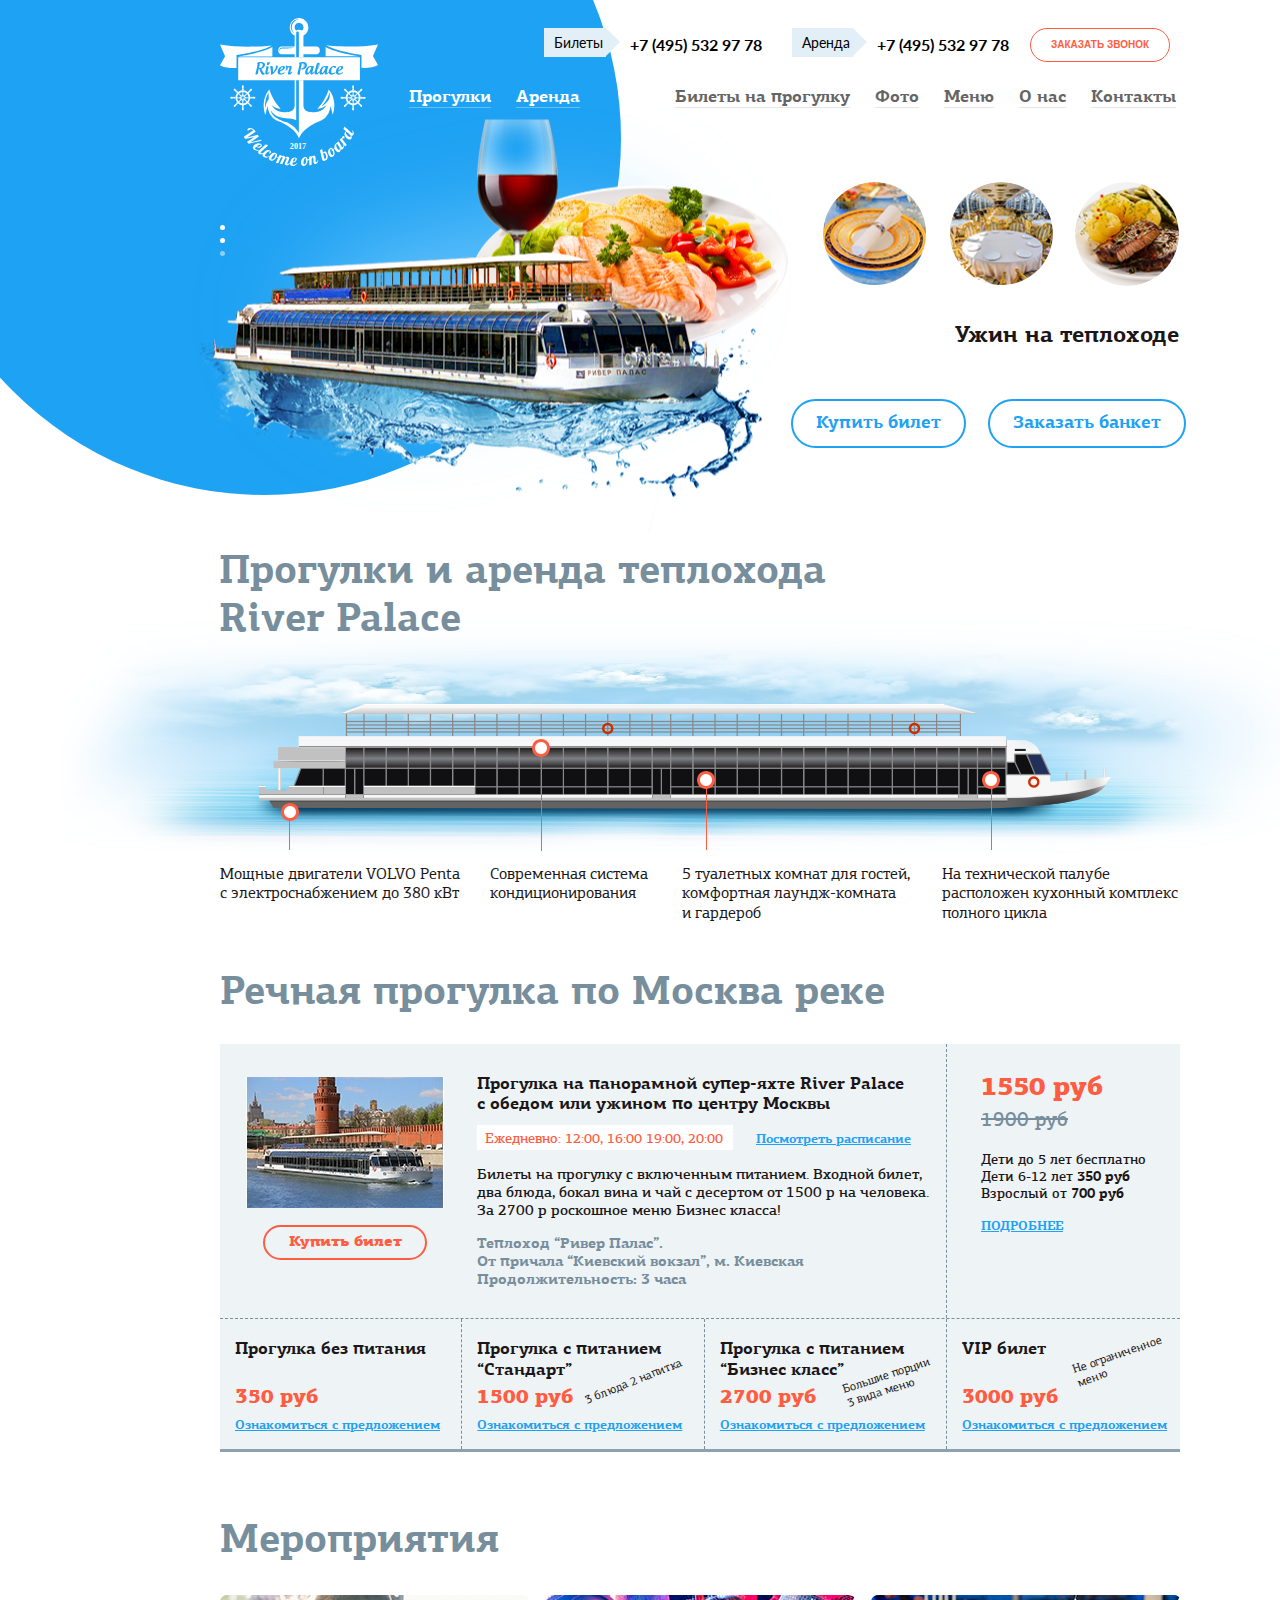
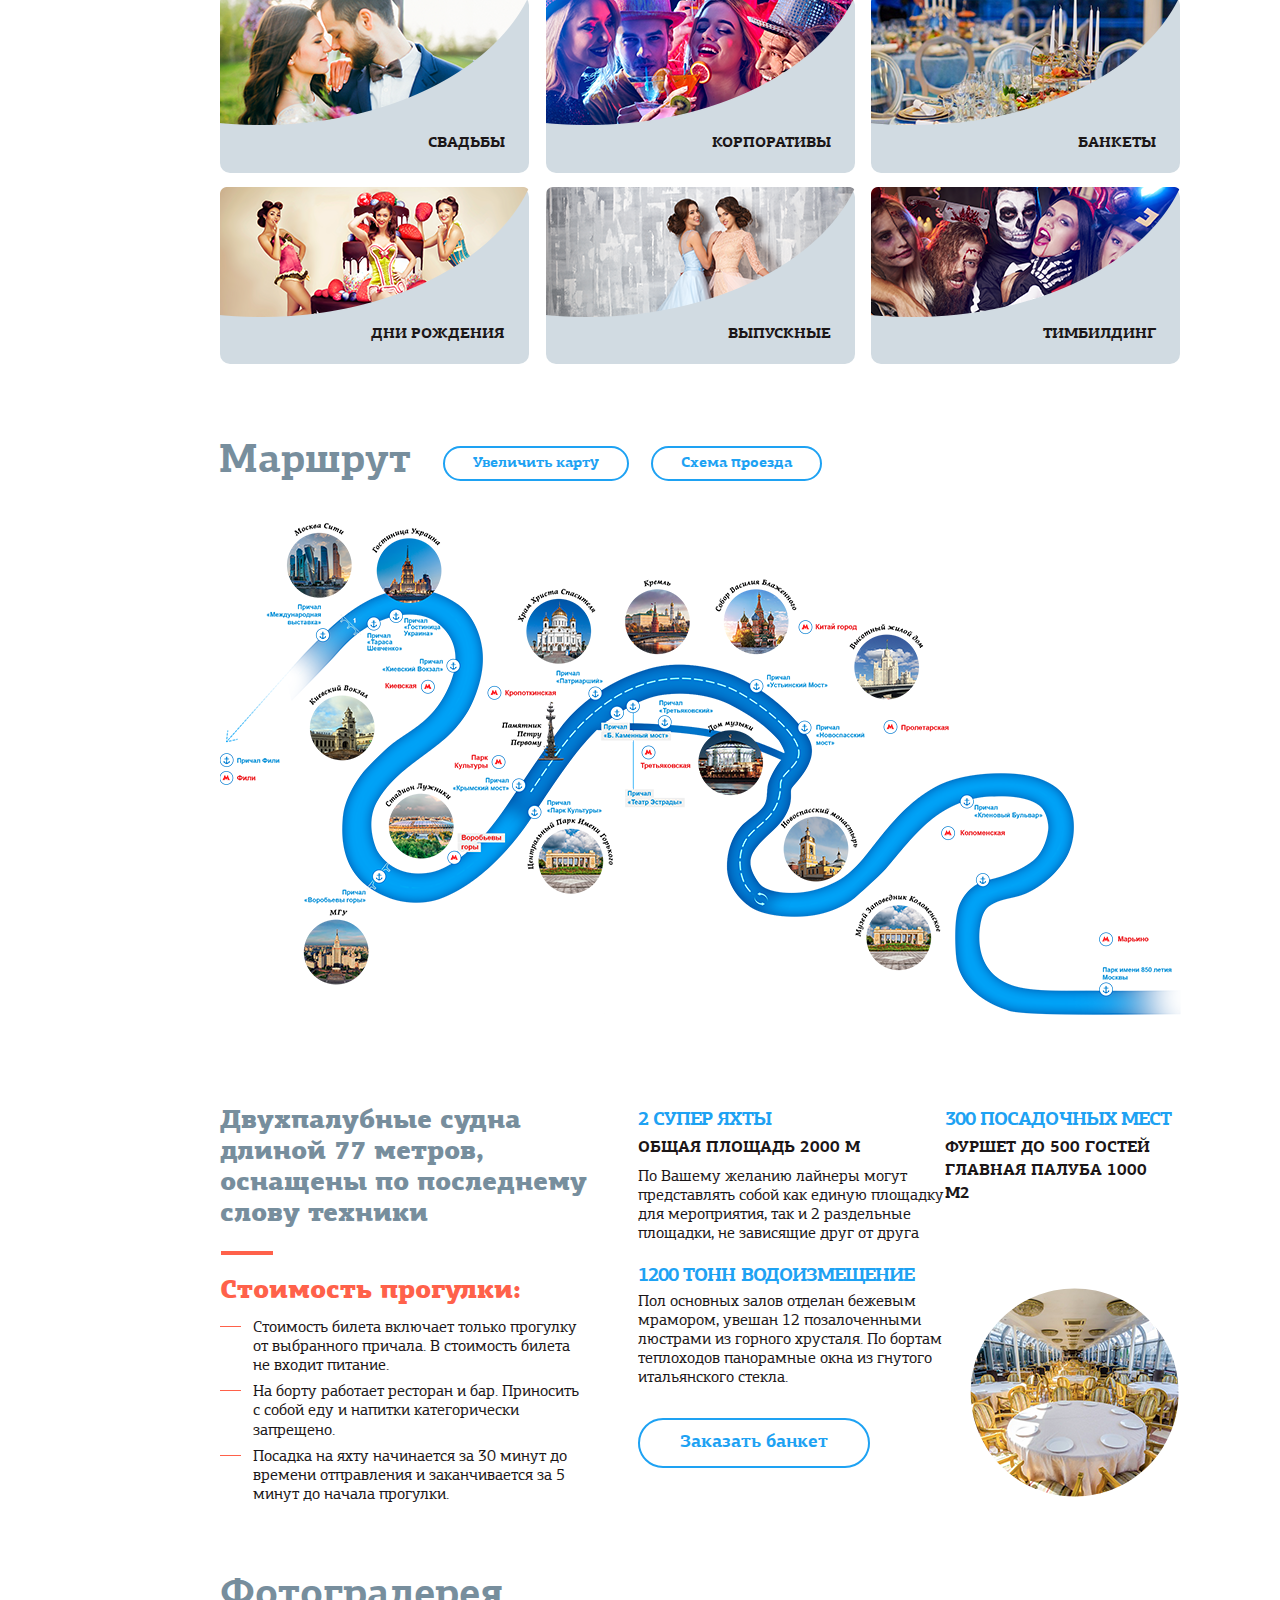
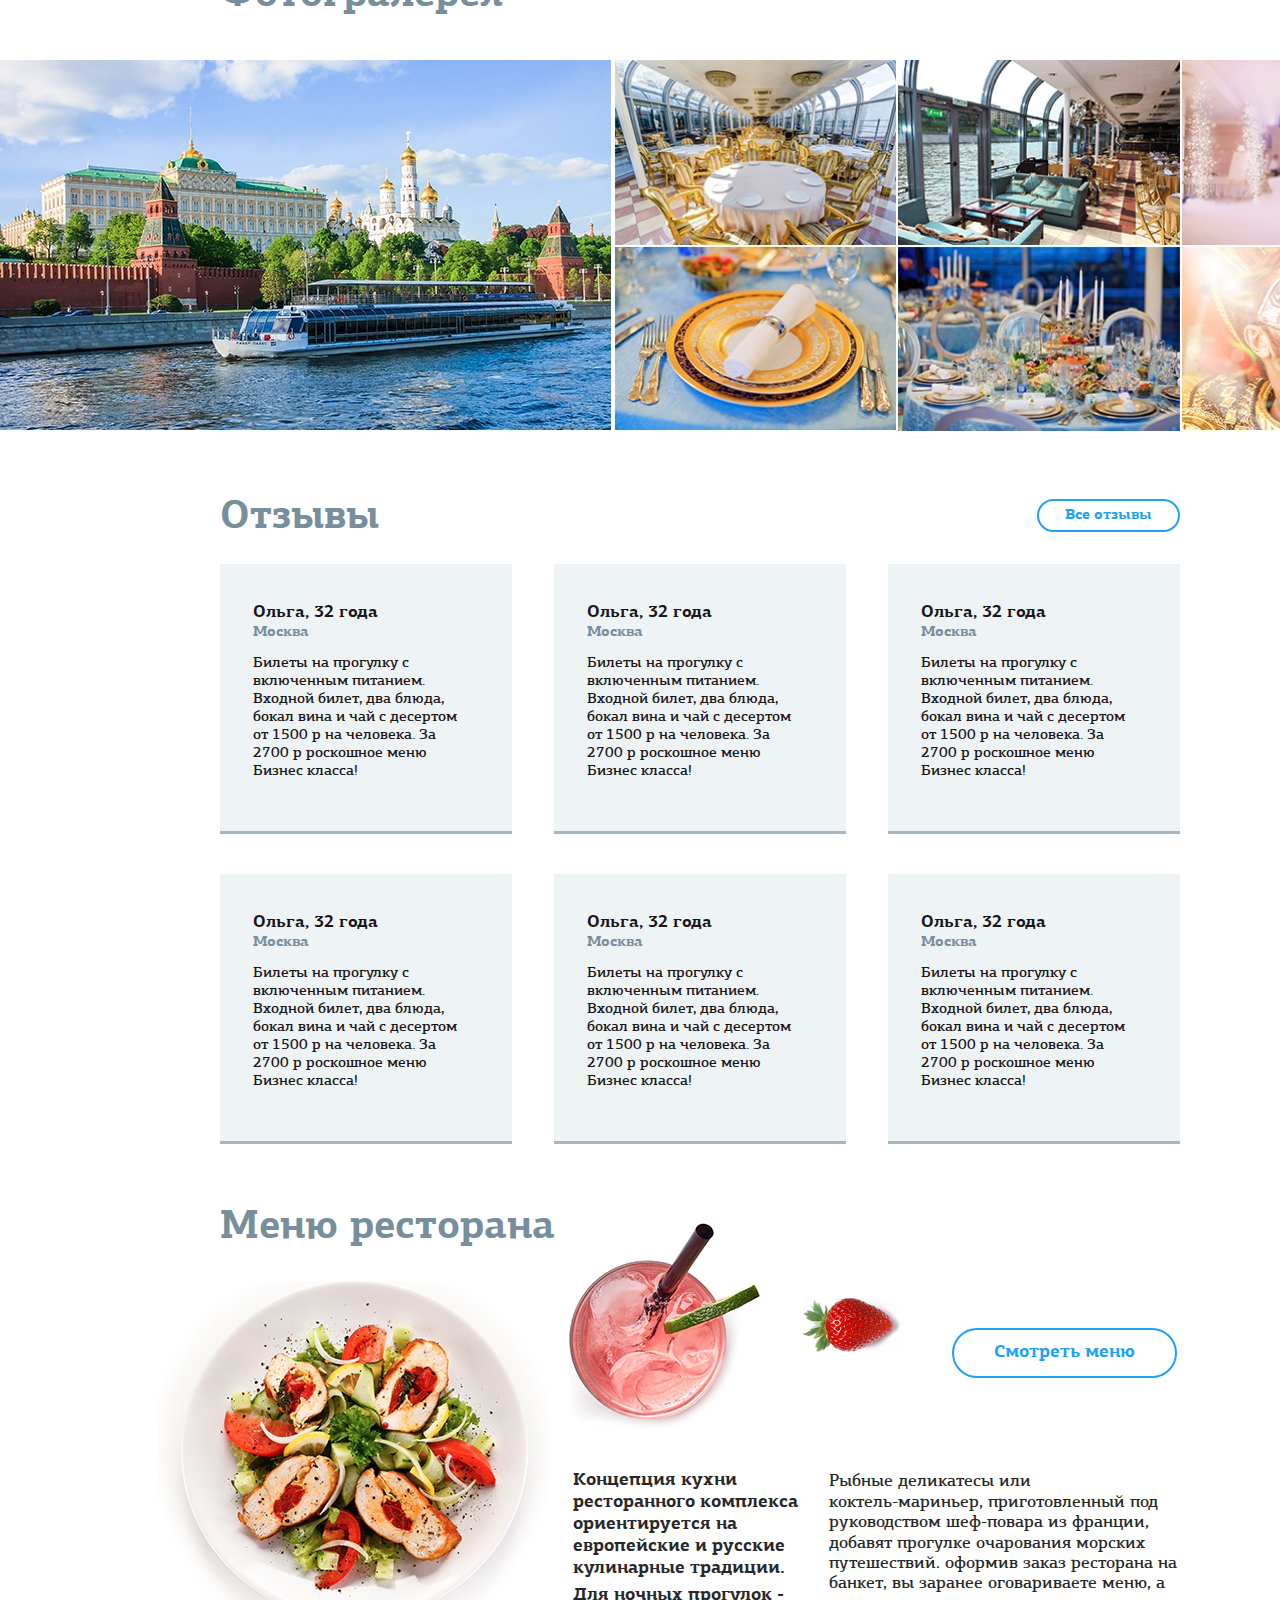
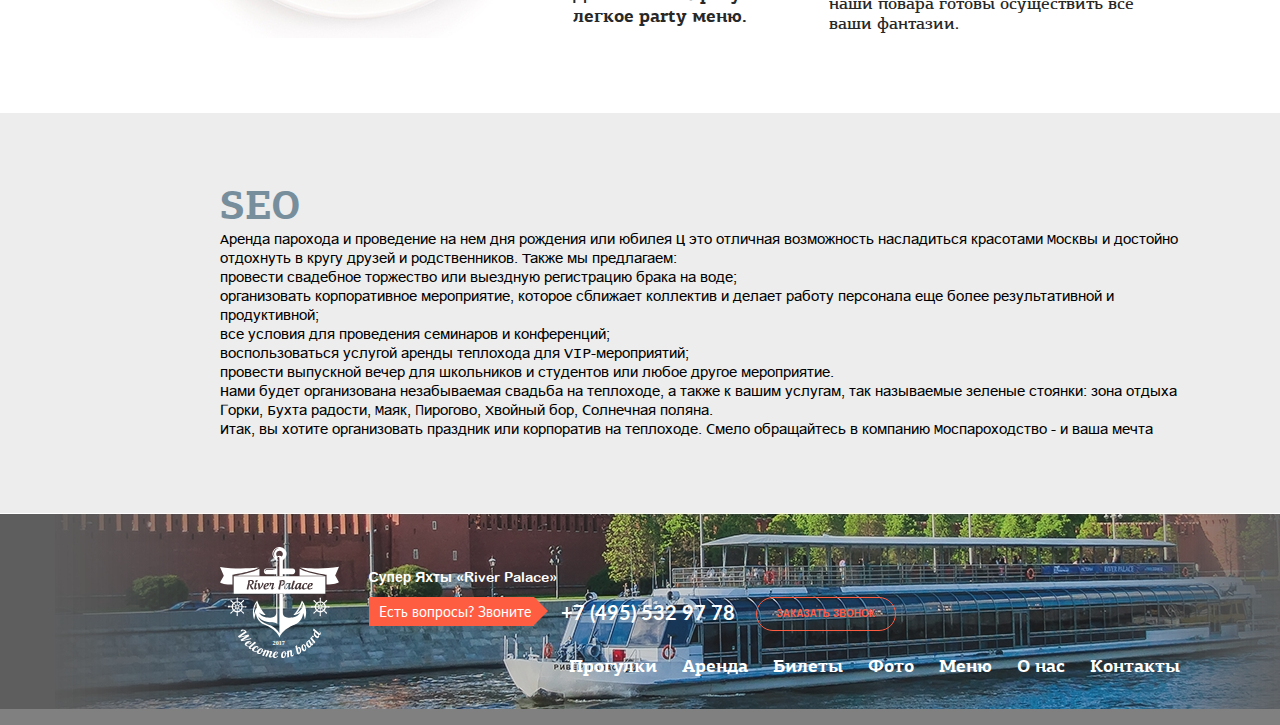
==== commit 724624dc: "ie/edge fixes" ====
--- a/index.html
+++ b/index.html
@@ -186,30 +186,30 @@
         <section class="events  container">
           <h2 class="title">Мероприятия</h2>
           <div class="events__wrapper">
-            <div class="events__sections">
+            <a href="#" class="events__sections">
               <img src="img/wedding-section.png" alt="свадьбы" class="events__image" width="309" height="130">
               <h3 class="events__title">свадьбы</h3>
-            </div>
-            <div class="events__sections">
+            </a>
+            <a href="#" class="events__sections">
               <img src="img/corporative-section.png" alt="корпоративы" class="events__image" width="309" height="130">
               <h3 class="events__title">корпоративы</h3>
-            </div>
-            <div class="events__sections">
+            </a>
+            <a href="#" class="events__sections">
               <img src="img/banquet-section.png" alt="банкеты" class="events__image" width="309" height="130">
               <h3 class="events__title">банкеты</h3>
-            </div>
-            <div class="events__sections">
+            </a>
+            <a href="#" class="events__sections">
               <img src="img/birthday-section.png" alt="дни рождения" class="events__image" width="309" height="130">
               <h3 class="events__title">дни рождения</h3>
-            </div>
-            <div class="events__sections">
+            </a>
+            <a href="#" class="events__sections">
               <img src="img/prom-section.png" alt="выпускные" class="events__image" width="309" height="130">
               <h3 class="events__title">выпускные</h3>
-            </div>
-            <div class="events__sections">
+            </a>
+            <a href="#" class="events__sections">
               <img src="img/teambuilding-section.png" alt="тимбилдинг" class="events__image" width="309" height="130">
               <h3 class="events__title">тимбилдинг</h3>
-            </div>
+            </a>
           </div>
         </section>
         <section class="route">
--- a/css/style.min.css
+++ b/css/style.min.css
@@ -1,2 +1,2 @@
 /*! normalize.css v7.0.0 | MIT License | github.com/necolas/normalize.css */
-html{line-height:1.15;-ms-text-size-adjust:100%;-webkit-text-size-adjust:100%}body{min-width:320px;font-size:16px;line-height:1.2;color:#1b1617;margin:0;padding:0;font-family:'agoraslabpro','times new roman',serif;font-weight:400}article,aside,details,figcaption,figure,footer,header,main,menu,nav,section{display:block}h1{font-size:2em;margin:.67em 0}figure{margin:1em 40px}hr{-webkit-box-sizing:content-box;box-sizing:content-box;height:0;overflow:visible}code,kbd,pre,samp{font-family:monospace,monospace;font-size:1em}a{background-color:transparent;-webkit-text-decoration-skip:objects}abbr[title]{border-bottom:none;-webkit-text-decoration:underline dotted;text-decoration:underline dotted}b,strong{font-weight:bolder}dfn{font-style:italic}mark{background-color:#ff0;color:#000}small{font-size:80%}sub,sup{font-size:75%;line-height:0;position:relative;vertical-align:baseline}sub{bottom:-.25em}sup{top:-.5em}audio,canvas,video{display:inline-block}audio:not([controls]){display:none;height:0}img{border-style:none;max-width:100%;height:auto}svg:not(:root){overflow:hidden}button,input,optgroup,select,textarea{font-family:sans-serif;font-size:100%;line-height:1.15;margin:0}button,input{overflow:visible}button,select{text-transform:none}[type=reset],[type=submit],button,html [type=button]{-webkit-appearance:button}[type=button]::-moz-focus-inner,[type=reset]::-moz-focus-inner,[type=submit]::-moz-focus-inner,button::-moz-focus-inner{border-style:none;padding:0}[type=button]:-moz-focusring,[type=reset]:-moz-focusring,[type=submit]:-moz-focusring,button:-moz-focusring{outline:1px dotted ButtonText}fieldset{padding:.35em .75em .625em}legend{color:inherit;display:table;max-width:100%;white-space:normal}progress{display:inline-block;vertical-align:baseline}textarea{overflow:auto}[type=checkbox],[type=radio],legend{-webkit-box-sizing:border-box;box-sizing:border-box;padding:0}[type=number]::-webkit-inner-spin-button,[type=number]::-webkit-outer-spin-button{height:auto}[type=search]{-webkit-appearance:textfield;outline-offset:-2px}[type=search]::-webkit-search-cancel-button,[type=search]::-webkit-search-decoration{-webkit-appearance:none}::-webkit-file-upload-button{-webkit-appearance:button;font:inherit}summary{display:list-item}[hidden],template{display:none}@font-face{font-family:'lato';src:url(../fonts/lato_regular.ttf) format('truetype');font-weight:400;font-style:normal;font-display:swap}@font-face{font-family:'lato';src:url(../fonts/lato_bold.ttf) format('truetype');font-weight:700;font-style:normal;font-display:swap}@font-face{font-family:'agoraslabpro';src:url(../fonts/agoraslabpro_regular.ttf) format('truetype');font-weight:400;font-style:normal;font-display:swap}@font-face{font-family:'agoraslabpro';src:url(../fonts/agoraslabpro_medium.ttf) format('truetype');font-weight:500;font-style:normal;font-display:swap}@font-face{font-family:'agoraslabpro';src:url(../fonts/agoraslabpro_bold.ttf) format('truetype');font-weight:700;font-style:normal;font-display:swap}@font-face{font-family:'agoraslabpro';src:url(../fonts/agoraslabpro_black.ttf) format('truetype');font-weight:900;font-style:normal;font-display:swap}@font-face{font-family:'arial';src:url(../fonts/arial_regular.ttf) format('truetype');font-weight:400;font-style:normal;font-display:swap}@font-face{font-family:'arial';src:url(../fonts/arial_bold.ttf) format('truetype');font-weight:700;font-style:normal;font-display:swap}.container,.wrapper{margin-left:auto;margin-right:auto}.wrapper{overflow:hidden;width:1400px}.container{width:980px;padding-left:10px;padding-right:10px;-webkit-box-sizing:border-box;box-sizing:border-box}.bold{font-weight:700;font-family:inherit}.main-header{position:relative}.main-header::before{position:absolute;content:'';left:-92px;top:-218px;width:713px;height:713px;background-color:#1ea2f3;border-radius:50%}.main-header__container{display:inline-block;vertical-align:top;position:relative;z-index:1;margin-left:189px;margin-top:28px}.main-header__slider{margin-top:0}.logo{display:inline-block;vertical-align:top;position:relative;z-index:1;margin-top:18px}.logo--absolute{position:absolute}.logo--footer{width:119px;height:111px;margin-top:34px}.contacts{padding-left:136px}.contacts__type{display:inline-block;vertical-align:top;color:#000;font-family:'lato','tahoma',sans-serif;font-weight:400;font-size:14px;line-height:25px;position:relative;background-color:#e3eff6;padding:2px 3px 2px 10px;margin-right:20px}.contacts__type::after{position:absolute;content:'';width:0;height:0;top:0;right:-14px;border-style:solid;border-width:14px 0 14.5px 14px;border-color:transparent transparent transparent #e3eff6}.contacts__phone{text-decoration:none;font-size:16px;display:inline-block;color:#000;padding-top:7px;font-family:'lato','helvetica',sans-serif;font-weight:700;margin-right:17px}.contacts__phone:hover{text-decoration:underline}.contacts__phone--indent{margin-right:26px}.btn{display:inline-block;vertical-align:top;font-weight:700;border-radius:30px;border:2px solid transparent;text-decoration:none;margin-right:18px;text-align:center;-webkit-box-sizing:border-box;box-sizing:border-box;font-size:15px}.btn:last-child{margin-right:0}.btn:hover{text-decoration:underline}.btn--arial{font-family:'arial',sans-serif;font-size:10px;text-transform:uppercase;padding:10px 20px;border-width:1px}.btn--red{border-color:#ff5d42;color:#ff5d42}.btn--blue{border-color:#1ea2f3;color:#1ea2f3;font-family:'agoraslabpro','times new roman',serif}.btn--big{font-size:18px;padding:10px 23px 13px}.btn--padding{padding-left:28px;padding-right:28px}.btn--uppercase{text-transform:uppercase}.btn--details{font-size:18px;padding:10px 40px 15px}.btn--reviews{padding:4px 26px 7px;margin-top:10px}.nav-list{list-style:none;padding:0;display:-webkit-box;display:-ms-flexbox;display:flex;margin:24px 0 0}.nav-list__item{margin-right:25px}.nav-list__item:last-child{margin-right:0}.nav-list__item--indent{margin-right:95px}.nav-list__link{text-decoration:none;color:#656565;border-bottom:1px solid rgba(175,175,175,.32);font-weight:700;font-size:17px}.nav-list__link:hover{opacity:.8}.nav-list__link--white{color:#fff;border-bottom:1px solid rgba(255,255,255,.32)}.slides{position:relative;z-index:1;padding-left:191px;-webkit-box-sizing:border-box;box-sizing:border-box;width:1400px;margin-left:auto;margin-right:auto}.slides__list{list-style:none;padding:0;margin:0}.slides__item{padding-left:600px;background-repeat:no-repeat;background-position:left,top;min-height:426px}.slides__item--supper{background-image:url(../img/supper.png)}.slides__item--corporative{display:none;background-image:url(../img/corporative.png)}.slides__item--new-year{display:none;background-image:url(../img/new-year.png)}.slides__item--wedding{display:none;background-image:url(../img/wedding.png)}.slides__item--cruise{display:none;background-image:url(../img/cruise.png)}.slides__preview{padding-left:32px;padding-top:76px}.slides__img{width:104px;height:104px;border-radius:50%;background-repeat:no-repeat;background-size:contain;display:inline-block;vertical-align:top;margin-right:18px}.slides__img:last-child{margin-right:0}.slides__img--supper-1{background-image:url(../img/supper-1.png)}.slides__img--supper-2{background-image:url(../img/supper-2.png)}.slides__img--supper-3{background-image:url(../img/supper-3.png)}.slides__img--new-year-1{background-image:url(../img/new-year-1.png)}.slides__img--new-year-2{background-image:url(../img/new-year-2.png)}.slides__img--new-year-3{background-image:url(../img/new-year-3.png)}.slides__img--corporative-1{background-image:url(../img/corporative-1.png)}.slides__img--corporative-2{background-image:url(../img/corporative-2.png)}.slides__img--corporative-3{background-image:url(../img/corporative-3.png)}.slides__img--wedding-1{background-image:url(../img/wedding-1.png)}.slides__img--wedding-2{background-image:url(../img/wedding-2.png)}.slides__img--wedding-3{background-image:url(../img/wedding-3.png)}.slides__img--cruise-1{background-image:url(../img/cruise-1.png)}.slides__img--cruise-2{background-image:url(../img/cruise-2.png)}.slides__img--cruise-3{background-image:url(../img/cruise-3.png)}.slides__title{text-align:right;font-size:23px;font-weight:700;padding-right:221px;margin-top:35px}.slides__order--indent{margin-top:50px}.slides__link{margin-left:201px}.slides__controls{position:absolute;top:119px;left:220px;display:-webkit-box;display:-ms-flexbox;display:flex;-webkit-box-orient:vertical;-webkit-box-direction:normal;-ms-flex-direction:column;flex-direction:column}.slides__control{width:5px;height:5px;background-color:#fff;border-radius:50%;margin-bottom:8px;cursor:pointer}.slides__control:last-child{margin-bottom:0}.slides__control--active{background-color:rgba(255,255,255,.49)}.rent__image{display:block;width:1280px;margin-left:auto;margin-right:auto;margin-top:-48px}.rent__features{list-style:none;padding-left:10px;margin-top:0;margin-bottom:0;display:-webkit-box;display:-ms-flexbox;display:flex;-ms-flex-wrap:wrap;flex-wrap:wrap;-webkit-box-pack:justify;-ms-flex-pack:justify;justify-content:space-between}.rent__item{margin-top:10px}.rent__item--motor{width:241px;margin-right:29px}.rent__item--conditioner{width:159px;margin-right:33px}.rent__item--toilet{width:231px;margin-right:29px}.rent__item--kitchen{width:238px}.title{font-weight:700;color:#778e9d;font-size:40px;margin-left:auto;margin-right:auto}.title--indent{margin-bottom:30px}.title--width{max-width:610px;margin-left:219px;margin-top:13px}.title--no-margin-bottom{margin-bottom:0}.subtitle{font-weight:900;font-size:26px;color:#778e9d}.cruise{margin-top:44px}.cruise__content{background-color:#eef3f6}.cruise__wrapper{display:-webkit-box;display:-ms-flexbox;display:flex;-ms-flex-wrap:wrap;flex-wrap:wrap}.cruise__wrapper--border{border-top:1px dashed #778e9d;border-bottom:3px solid #8da1af}.cruise__order{padding-top:33px;padding-left:26px;display:-webkit-box;display:-ms-flexbox;display:flex;-webkit-box-orient:vertical;-webkit-box-direction:normal;-ms-flex-direction:column;flex-direction:column;-webkit-box-align:center;-ms-flex-align:center;align-items:center}.cruise__order-link{width:164px;margin-top:17px;padding-top:5px;padding-bottom:8px;font-weight:900}.cruise__description{width:452px;border-right:1px dashed #778e9d;padding:12px 17px 15px 33px}.cruise__title{font-size:17px;font-weight:700;margin-bottom:11px}.cruise__time{background-color:#fff;color:#ff5d42;font-size:14px;font-weight:500;display:inline-block;padding:5px 10px 4px 8px;margin-right:19px}.cruise__link{text-decoration:underline;color:#1ea2f3;font-size:13px;font-weight:700}.cruise__link--uppercase{text-transform:uppercase}.cruise__details{font-size:15px;font-weight:500}.cruise__details--grey{color:#778e9d;font-weight:700}.cruise__prices{width:233px;-webkit-box-sizing:border-box;box-sizing:border-box;padding-left:34px;padding-top:26px}.cruise__info{font-size:14px;font-weight:500;margin-top:20px}.cruise__list{list-style:none;padding-left:0;margin:0;display:-webkit-box;display:-ms-flexbox;display:flex}.cruise__item{width:242.4px;-webkit-box-sizing:border-box;box-sizing:border-box;border-right:1px dashed #778e9d;position:relative;padding-left:15px;padding-bottom:16px}.cruise__item:last-child{width:234px;border-right:none}.cruise__subtitle{font-size:17px;font-weight:700;margin-top:19px;margin-bottom:5px}.cruise__subtitle--indent{margin-bottom:25px}.cruise__item-detail{position:absolute;font-size:12px}.cruise__item-detail--standart{right:19px;top:55px;-webkit-transform:rotate(-22deg);transform:rotate(-22deg)}.cruise__item-detail--business{right:12px;top:49px;-webkit-transform:rotate(-18deg);transform:rotate(-18deg)}.cruise__item-detail--vip{right:15px;top:28px;-webkit-transform:rotate(-19deg);transform:rotate(-19deg)}.price{font-size:20px;font-weight:900;display:block}.price--new{color:#ff5d42;margin-bottom:6px}.price--old{font-weight:500;color:#778e9d;text-decoration:line-through}.price--big{font-size:26px}.events{margin-top:62px}.events__wrapper{display:-webkit-box;display:-ms-flexbox;display:flex;-ms-flex-wrap:wrap;flex-wrap:wrap;-webkit-box-pack:justify;-ms-flex-pack:justify;justify-content:space-between}.events__sections{background-color:#d1dbe2;border-radius:10px;margin-bottom:14px}.events__title{font-size:15px;font-weight:700;text-transform:uppercase;text-align:right;padding-right:24px;margin-top:3px;margin-bottom:22px}.route{margin-top:23px}.route__links,.route__title{display:inline-block;vertical-align:top}.route__title{margin-bottom:41px;width:420px;padding-left:219px;margin-right:19px}.route__links{margin-top:45px}.route__link{padding-top:5px;padding-bottom:8px}.route__image{display:block;margin-left:auto;margin-right:auto}.details{display:-webkit-box;display:-ms-flexbox;display:flex;-ms-flex-wrap:wrap;flex-wrap:wrap;margin-top:65px}.details__column--wide{width:368px;margin-right:50px}.details__column--middle{width:307px;padding-top:5px}.details__column--narrow{width:228px;padding-top:5px}.details__title{font-weight:900;font-size:26px;color:#ff614a;position:relative;padding-top:20px;margin-bottom:12px}.details__price-item::before,.details__title::before{position:absolute;content:'';background-color:#ff614a;width:52px;height:4px;top:-2px;left:1px}.details__price{list-style:none;padding-left:0;margin:0}.details__price-item{padding-left:33px;position:relative;margin-bottom:7px}.details__price-item::before{width:21px;height:1px;top:9px;left:0}.details__subtitle{text-transform:uppercase;color:#1ea2f3;font-weight:700;font-size:19px;margin-top:22px;margin-bottom:0;letter-spacing:-.05em}.details__content{margin-top:4px;line-height:19px}.details__content b{margin-bottom:8px;text-transform:uppercase;display:block;line-height:23px}.details__link{margin-top:16px}.details__image{margin-top:68px;margin-left:25px}.photo{padding-top:25px}.photo__wrapper{margin-top:44px;display:-webkit-box;display:-ms-flexbox;display:flex;-webkit-box-pack:justify;-ms-flex-pack:justify;justify-content:space-between}.photo__container{height:371px}.photo__container--big{width:612px}.photo__container--middle,.photo__container--small{width:282px;display:-webkit-box;display:-ms-flexbox;display:flex;-webkit-box-orient:vertical;-webkit-box-direction:normal;-ms-flex-direction:column;flex-direction:column;-webkit-box-pack:justify;-ms-flex-pack:justify;justify-content:space-between}.photo__container--small{width:218px}.photo__container img{height:100%}.reviews{padding-top:25px}.reviews__title{margin-left:0;margin-right:0;margin-bottom:26px}.reviews__list,.reviews__wrapper{display:-webkit-box;display:-ms-flexbox;display:flex;-webkit-box-pack:justify;-ms-flex-pack:justify;justify-content:space-between}.reviews__wrapper{-webkit-box-align:center;-ms-flex-align:center;align-items:center}.reviews__list{-ms-flex-wrap:wrap;flex-wrap:wrap}.review{width:292px;min-height:270px;-webkit-box-sizing:border-box;box-sizing:border-box;border-bottom:3px solid rgba(141,161,175,.75);background-color:#eef3f6;margin-bottom:40px;padding:37px 54px 20px 33px}.review__author{font-style:normal;font-weight:700}.review__author-name{display:block;font-size:17px}.review__author-location{font-size:15px;color:#778e9d}.review__text{font-style:normal;padding:0;margin:13px 0 0;font-size:15px;font-weight:500}.menu__title{margin-top:16px}.menu__wrapper{display:-webkit-box;display:-ms-flexbox;display:flex;-ms-flex-wrap:wrap;flex-wrap:wrap;margin-left:157px}.menu__column--wide{width:396px;margin-right:16px}.menu__column--middle{width:394px;padding-top:17px}.menu__column--narrow{width:230px;margin-right:3px}.menu__image{margin-top:-58px}.menu__description{color:#282828;font-weight:700;font-size:18px;padding-left:4px;margin-top:35px;line-height:22px;margin-bottom:0}.menu__description+.menu__description{margin-top:5px}.menu__text{color:#282828;font-weight:500;font-size:17px;padding-left:27px;margin-top:92px;max-width:350px}.menu__link{margin-top:30px;margin-left:47px}.description{margin-top:62px;padding-top:35px;padding-bottom:75px;background-color:#ededed}.description__content,.description__list{font-family:'arial','helvetica',sans-serif;font-size:15px;color:#000;margin:0;line-height:19px}.description__list{list-style:none;padding:0}.main-footer{background-color:gray;background-image:url(../img/footer-bg.jpg);background-repeat:no-repeat;padding-bottom:48px}.main-footer__container,.main-footer__row,.main-footer__wrapper{display:-webkit-box;display:-ms-flexbox;display:flex}.main-footer__wrapper{-webkit-box-orient:vertical;-webkit-box-direction:normal;-ms-flex-direction:column;flex-direction:column;margin-top:50px;margin-left:30px}.main-footer__row{-ms-flex-wrap:wrap;flex-wrap:wrap}.main-footer__title{font-family:'arial','helvetica',sans-serif;font-size:14px;color:#fff;margin-right:101px;margin-top:6px}.feedback__mark,.feedback__phone{color:#fff;font-family:'lato','tahoma',sans-serif;display:inline-block;vertical-align:top}.feedback__mark{line-height:25px;position:relative;background-color:#ff5d42;padding:2px 3px 2px 10px;font-weight:400;font-size:14px;margin-right:23px}.feedback__mark::after{position:absolute;content:'';width:0;height:0;top:0;right:-14px;border-style:solid;border-width:14px 0 14.5px 14px;border-color:transparent transparent transparent #ff5d42}.feedback__phone{text-decoration:none;font-size:20px;font-weight:700;margin-top:3px;margin-right:17px}.navigation{margin-left:auto;margin-top:24px}.navigation__item{text-decoration:none;font-size:18px;font-weight:700;color:#fff;margin-right:21px}.navigation__item:hover{text-decoration:underline}.navigation__item:last-child{margin-right:0}+html{line-height:1.15;-ms-text-size-adjust:100%;-webkit-text-size-adjust:100%}body{min-width:320px;font-size:16px;line-height:1.2;color:#1b1617;margin:0;padding:0;font-family:'agoraslabpro','times new roman',serif;font-weight:400}article,aside,details,figcaption,figure,footer,header,main,menu,nav,section{display:block}h1{font-size:2em;margin:.67em 0}figure{margin:1em 40px}hr{-webkit-box-sizing:content-box;box-sizing:content-box;height:0;overflow:visible}code,kbd,pre,samp{font-family:monospace,monospace;font-size:1em}a{background-color:transparent;-webkit-text-decoration-skip:objects}abbr[title]{border-bottom:none;-webkit-text-decoration:underline dotted;text-decoration:underline dotted}b,strong{font-weight:bolder}dfn{font-style:italic}mark{background-color:#ff0;color:#000}small{font-size:80%}sub,sup{font-size:75%;line-height:0;position:relative;vertical-align:baseline}sub{bottom:-.25em}sup{top:-.5em}audio,canvas,video{display:inline-block}audio:not([controls]){display:none;height:0}img{border-style:none;max-width:100%;height:auto}svg:not(:root){overflow:hidden}button,input,optgroup,select,textarea{font-family:sans-serif;font-size:100%;line-height:1.15;margin:0}button,input{overflow:visible}button,select{text-transform:none}[type=reset],[type=submit],button,html [type=button]{-webkit-appearance:button}[type=button]::-moz-focus-inner,[type=reset]::-moz-focus-inner,[type=submit]::-moz-focus-inner,button::-moz-focus-inner{border-style:none;padding:0}[type=button]:-moz-focusring,[type=reset]:-moz-focusring,[type=submit]:-moz-focusring,button:-moz-focusring{outline:1px dotted ButtonText}fieldset{padding:.35em .75em .625em}legend{color:inherit;display:table;max-width:100%;white-space:normal}progress{display:inline-block;vertical-align:baseline}textarea{overflow:auto}[type=checkbox],[type=radio],legend{-webkit-box-sizing:border-box;box-sizing:border-box;padding:0}[type=number]::-webkit-inner-spin-button,[type=number]::-webkit-outer-spin-button{height:auto}[type=search]{-webkit-appearance:textfield;outline-offset:-2px}[type=search]::-webkit-search-cancel-button,[type=search]::-webkit-search-decoration{-webkit-appearance:none}::-webkit-file-upload-button{-webkit-appearance:button;font:inherit}summary{display:list-item}[hidden],template{display:none}@font-face{font-family:'lato';src:url(../fonts/lato_regular.ttf) format('truetype');font-weight:400;font-style:normal;font-display:swap}@font-face{font-family:'lato';src:url(../fonts/lato_bold.ttf) format('truetype');font-weight:700;font-style:normal;font-display:swap}@font-face{font-family:'agoraslabpro';src:url(../fonts/agoraslabpro_regular.ttf) format('truetype');font-weight:400;font-style:normal;font-display:swap}@font-face{font-family:'agoraslabpro';src:url(../fonts/agoraslabpro_medium.ttf) format('truetype');font-weight:500;font-style:normal;font-display:swap}@font-face{font-family:'agoraslabpro';src:url(../fonts/agoraslabpro_bold.ttf) format('truetype');font-weight:700;font-style:normal;font-display:swap}@font-face{font-family:'agoraslabpro';src:url(../fonts/agoraslabpro_black.ttf) format('truetype');font-weight:900;font-style:normal;font-display:swap}@font-face{font-family:'arial';src:url(../fonts/arial_regular.ttf) format('truetype');font-weight:400;font-style:normal;font-display:swap}@font-face{font-family:'arial';src:url(../fonts/arial_bold.ttf) format('truetype');font-weight:700;font-style:normal;font-display:swap}.container,.wrapper{margin-left:auto;margin-right:auto}.wrapper{overflow:hidden;width:1400px}.container{width:980px;padding-left:10px;padding-right:10px;-webkit-box-sizing:border-box;box-sizing:border-box}.bold{font-weight:700;font-family:inherit}.main-header{position:relative}.main-header::before{position:absolute;content:'';left:-92px;top:-218px;width:713px;height:713px;background-color:#1ea2f3;border-radius:50%}.main-header__container{display:inline-block;vertical-align:top;position:relative;z-index:1;margin-left:189px;margin-top:28px}.main-header__slider{margin-top:0}.logo{display:inline-block;vertical-align:top;position:relative;z-index:1;margin-top:18px}.logo--absolute{position:absolute}.logo--footer{width:119px;height:111px;margin-top:34px}.contacts{padding-left:135px}.contacts__type{display:inline-block;vertical-align:top;color:#000;font-family:'lato','tahoma',sans-serif;font-weight:400;font-size:14px;line-height:25px;position:relative;background-color:#e3eff6;padding:2px 3px 2px 10px;margin-right:20px}.contacts__type::after{position:absolute;content:'';width:0;height:0;top:0;right:-14px;border-style:solid;border-width:14px 0 14.5px 14px;border-color:transparent transparent transparent #e3eff6}.contacts__phone{text-decoration:none;font-size:16px;display:inline-block;color:#000;padding-top:7px;font-family:'lato','helvetica',sans-serif;font-weight:700;margin-right:17px}.contacts__phone:hover{text-decoration:underline}.contacts__phone--indent{margin-right:26px}.btn{display:inline-block;vertical-align:top;font-weight:700;border-radius:30px;border:2px solid transparent;text-decoration:none;margin-right:18px;text-align:center;-webkit-box-sizing:border-box;box-sizing:border-box;font-size:15px}.btn:last-child{margin-right:0}.btn:hover{text-decoration:underline}.btn--arial{font-family:'arial',sans-serif;font-size:10px;text-transform:uppercase;padding:10px 20px;border-width:1px}.btn--red{border-color:#ff5d42;color:#ff5d42}.btn--blue{border-color:#1ea2f3;color:#1ea2f3;font-family:'agoraslabpro','times new roman',serif}.btn--big{font-size:18px;padding:10px 23px 13px}.btn--padding{padding-left:28px;padding-right:28px}.btn--uppercase{text-transform:uppercase}.btn--details{font-size:18px;padding:10px 40px 15px}.btn--reviews{padding:4px 26px 7px;margin-top:10px}.nav-list{list-style:none;padding:0;display:-webkit-box;display:-ms-flexbox;display:flex;margin:24px 0 0}.nav-list__item{margin-right:25px}.nav-list__item:last-child{margin-right:0}.nav-list__item--indent{margin-right:95px}.nav-list__link{text-decoration:none;color:#656565;border-bottom:1px solid rgba(175,175,175,.32);font-weight:700;font-size:17px}.nav-list__link:hover{opacity:.8}.nav-list__link--white{color:#fff;border-bottom:1px solid rgba(255,255,255,.32)}.slides{position:relative;z-index:1;padding-left:191px;-webkit-box-sizing:border-box;box-sizing:border-box;width:1400px;margin-left:auto;margin-right:auto}.slides__list{list-style:none;padding:0;margin:0}.slides__item{padding-left:600px;background-repeat:no-repeat;background-position:left,top;min-height:426px}.slides__item--supper{background-image:url(../img/supper.png)}.slides__item--corporative{display:none;background-image:url(../img/corporative.png)}.slides__item--new-year{display:none;background-image:url(../img/new-year.png)}.slides__item--wedding{display:none;background-image:url(../img/wedding.png)}.slides__item--cruise{display:none;background-image:url(../img/cruise.png)}.slides__preview{padding-left:32px;padding-top:76px}.slides__img{width:104px;height:104px;border-radius:50%;background-repeat:no-repeat;background-size:contain;display:inline-block;vertical-align:top;margin-right:18px}.slides__img:last-child{margin-right:0}.slides__img--supper-1{background-image:url(../img/supper-1.png)}.slides__img--supper-2{background-image:url(../img/supper-2.png)}.slides__img--supper-3{background-image:url(../img/supper-3.png)}.slides__img--new-year-1{background-image:url(../img/new-year-1.png)}.slides__img--new-year-2{background-image:url(../img/new-year-2.png)}.slides__img--new-year-3{background-image:url(../img/new-year-3.png)}.slides__img--corporative-1{background-image:url(../img/corporative-1.png)}.slides__img--corporative-2{background-image:url(../img/corporative-2.png)}.slides__img--corporative-3{background-image:url(../img/corporative-3.png)}.slides__img--wedding-1{background-image:url(../img/wedding-1.png)}.slides__img--wedding-2{background-image:url(../img/wedding-2.png)}.slides__img--wedding-3{background-image:url(../img/wedding-3.png)}.slides__img--cruise-1{background-image:url(../img/cruise-1.png)}.slides__img--cruise-2{background-image:url(../img/cruise-2.png)}.slides__img--cruise-3{background-image:url(../img/cruise-3.png)}.slides__title{text-align:right;font-size:23px;font-weight:700;padding-right:221px;margin-top:35px}.slides__order--indent{margin-top:50px}.slides__link{margin-left:201px}.slides__controls{position:absolute;top:119px;left:220px;display:-webkit-box;display:-ms-flexbox;display:flex;-webkit-box-orient:vertical;-webkit-box-direction:normal;-ms-flex-direction:column;flex-direction:column}.slides__control{width:5px;height:5px;background-color:#fff;border-radius:50%;margin-bottom:8px;cursor:pointer}.slides__control:last-child{margin-bottom:0}.slides__control--active{background-color:rgba(255,255,255,.49)}.rent__image{display:block;width:1280px;margin-left:auto;margin-right:auto;margin-top:-48px}.rent__features{list-style:none;padding-left:10px;margin-top:0;margin-bottom:0;display:-webkit-box;display:-ms-flexbox;display:flex;-ms-flex-wrap:wrap;flex-wrap:wrap;-webkit-box-pack:justify;-ms-flex-pack:justify;justify-content:space-between}.rent__item{margin-top:10px}.rent__item--motor{width:241px;margin-right:29px}.rent__item--conditioner{width:159px;margin-right:33px}.rent__item--toilet{width:231px;margin-right:29px}.rent__item--kitchen{width:238px}.title{font-weight:700;color:#778e9d;font-size:40px;margin-left:auto;margin-right:auto}.title--indent{margin-bottom:30px}.title--width{max-width:612px;margin-left:219px;margin-top:13px}.title--no-margin-bottom{margin-bottom:0}.subtitle{font-weight:900;font-size:26px;color:#778e9d}.cruise{margin-top:44px}.cruise__content{background-color:#eef3f6}.cruise__wrapper{display:-webkit-box;display:-ms-flexbox;display:flex;-ms-flex-wrap:wrap;flex-wrap:wrap}.cruise__wrapper--border{border-top:1px dashed #778e9d;border-bottom:3px solid #8da1af}.cruise__order{padding-top:33px;padding-left:26px;display:-webkit-box;display:-ms-flexbox;display:flex;-webkit-box-orient:vertical;-webkit-box-direction:normal;-ms-flex-direction:column;flex-direction:column;-webkit-box-align:center;-ms-flex-align:center;align-items:center}.cruise__order-link{width:164px;margin-top:17px;padding-top:5px;padding-bottom:8px;font-weight:900}.cruise__description{width:452px;border-right:1px dashed #778e9d;padding:12px 17px 15px 33px}.cruise__title{font-size:17px;font-weight:700;margin-bottom:11px}.cruise__time{background-color:#fff;color:#ff5d42;font-size:14px;font-weight:500;display:inline-block;padding:5px 10px 4px 8px;margin-right:19px}.cruise__link{text-decoration:underline;color:#1ea2f3;font-size:13px;font-weight:700}.cruise__link--uppercase{text-transform:uppercase}.cruise__details{font-size:15px;font-weight:500}.cruise__details--grey{color:#778e9d;font-weight:700}.cruise__prices{width:233px;-webkit-box-sizing:border-box;box-sizing:border-box;padding-left:34px;padding-top:26px}.cruise__info{font-size:14px;font-weight:500;margin-top:20px}.cruise__list{list-style:none;padding-left:0;margin:0;display:-webkit-box;display:-ms-flexbox;display:flex}.cruise__item{width:242.4px;-webkit-box-sizing:border-box;box-sizing:border-box;border-right:1px dashed #778e9d;position:relative;padding-left:15px;padding-bottom:16px}.cruise__item:last-child{width:234px;border-right:none}.cruise__subtitle{font-size:17px;font-weight:700;margin-top:19px;margin-bottom:5px}.cruise__subtitle--indent{margin-bottom:25px}.cruise__item-detail{position:absolute;font-size:12px}.cruise__item-detail--standart{right:19px;top:55px;-webkit-transform:rotate(-22deg);transform:rotate(-22deg)}.cruise__item-detail--business{right:12px;top:49px;-webkit-transform:rotate(-18deg);transform:rotate(-18deg)}.cruise__item-detail--vip{right:15px;top:28px;-webkit-transform:rotate(-19deg);transform:rotate(-19deg)}.price{font-size:20px;font-weight:900;display:block}.price--new{color:#ff5d42;margin-bottom:6px}.price--old{font-weight:500;color:#778e9d;text-decoration:line-through}.price--big{font-size:26px}.events{margin-top:62px}.events__wrapper{display:-webkit-box;display:-ms-flexbox;display:flex;-ms-flex-wrap:wrap;flex-wrap:wrap;-webkit-box-pack:justify;-ms-flex-pack:justify;justify-content:space-between}.events__sections{background-color:#d1dbe2;border-radius:10px;margin-bottom:14px;text-decoration:none;color:#1b1617}.events__sections:hover{text-decoration:underline}.events__title{font-size:15px;font-weight:700;text-transform:uppercase;text-align:right;padding-right:24px;margin-top:3px;margin-bottom:22px}.route{margin-top:23px}.route__links,.route__title{display:inline-block;vertical-align:top}.route__title{margin-bottom:41px;width:420px;padding-left:219px;margin-right:19px}.route__links{margin-top:45px}.route__link{padding-top:5px;padding-bottom:8px}.route__image{display:block;margin-left:auto;margin-right:auto}.details{display:-webkit-box;display:-ms-flexbox;display:flex;-ms-flex-wrap:wrap;flex-wrap:wrap;margin-top:65px}.details__column--wide{width:368px;margin-right:50px}.details__column--middle{width:307px;padding-top:5px}.details__column--narrow{width:228px;padding-top:5px}.details__title{font-weight:900;font-size:26px;color:#ff614a;position:relative;padding-top:20px;margin-bottom:12px}.details__price-item::before,.details__title::before{position:absolute;content:'';background-color:#ff614a;width:52px;height:4px;top:-2px;left:1px}.details__price{list-style:none;padding-left:0;margin:0}.details__price-item{padding-left:33px;position:relative;margin-bottom:7px}.details__price-item::before{width:21px;height:1px;top:9px;left:0}.details__subtitle{text-transform:uppercase;color:#1ea2f3;font-weight:700;font-size:19px;margin-top:22px;margin-bottom:0;letter-spacing:-.05em}.details__content{margin-top:4px;line-height:19px}.details__content b{margin-bottom:8px;text-transform:uppercase;display:block;line-height:23px}.details__link{margin-top:16px}.details__image{margin-top:68px;margin-left:25px}.photo{padding-top:25px}.photo__wrapper{margin-top:44px;display:-webkit-box;display:-ms-flexbox;display:flex;-webkit-box-pack:justify;-ms-flex-pack:justify;justify-content:space-between}.photo__container{height:371px}.photo__container--big{width:612px}.photo__container--middle,.photo__container--small{width:282px;display:-webkit-box;display:-ms-flexbox;display:flex;-webkit-box-orient:vertical;-webkit-box-direction:normal;-ms-flex-direction:column;flex-direction:column;-webkit-box-pack:justify;-ms-flex-pack:justify;justify-content:space-between}.photo__container--small{width:218px}.photo__container img{height:100%}.reviews{padding-top:25px}.reviews__title{margin-left:0;margin-right:0;margin-bottom:26px}.reviews__list,.reviews__wrapper{display:-webkit-box;display:-ms-flexbox;display:flex;-webkit-box-pack:justify;-ms-flex-pack:justify;justify-content:space-between}.reviews__wrapper{-webkit-box-align:center;-ms-flex-align:center;align-items:center}.reviews__list{-ms-flex-wrap:wrap;flex-wrap:wrap}.review{width:292px;min-height:270px;-webkit-box-sizing:border-box;box-sizing:border-box;border-bottom:3px solid rgba(141,161,175,.75);background-color:#eef3f6;margin-bottom:40px;padding:37px 54px 20px 33px}.review__author{font-style:normal;font-weight:700}.review__author-name{display:block;font-size:17px}.review__author-location{font-size:15px;color:#778e9d}.review__text{font-style:normal;padding:0;margin:13px 0 0;font-size:15px;font-weight:500}.menu__title{margin-top:16px}.menu__wrapper{display:-webkit-box;display:-ms-flexbox;display:flex;-ms-flex-wrap:wrap;flex-wrap:wrap;margin-left:157px}.menu__column--wide{width:396px;margin-right:16px}.menu__column--middle{width:394px;padding-top:17px}.menu__column--narrow{width:230px;margin-right:3px}.menu__image{margin-top:-58px}.menu__description{color:#282828;font-weight:700;font-size:18px;padding-left:4px;margin-top:35px;line-height:22px;margin-bottom:0}.menu__description+.menu__description{margin-top:5px}.menu__text{color:#282828;font-weight:500;font-size:17px;padding-left:27px;margin-top:92px;max-width:350px}.menu__link{margin-top:30px;margin-left:47px}.description{margin-top:62px;padding-top:35px;padding-bottom:75px;background-color:#ededed}.description__content,.description__list{font-family:'arial','helvetica',sans-serif;font-size:15px;color:#000;margin:0;line-height:19px}.description__list{list-style:none;padding:0}.main-footer{background-color:gray;background-image:url(../img/footer-bg.jpg);background-repeat:no-repeat;padding-bottom:48px}.main-footer__container,.main-footer__row,.main-footer__wrapper{display:-webkit-box;display:-ms-flexbox;display:flex}.main-footer__wrapper{-webkit-box-orient:vertical;-webkit-box-direction:normal;-ms-flex-direction:column;flex-direction:column;margin-top:50px;margin-left:30px}.main-footer__row{-ms-flex-wrap:wrap;flex-wrap:wrap}.main-footer__title{font-family:'arial','helvetica',sans-serif;font-size:14px;color:#fff;margin-right:99px;margin-top:6px}.feedback__mark,.feedback__phone{color:#fff;font-family:'lato','tahoma',sans-serif;display:inline-block;vertical-align:top}.feedback__mark{line-height:25px;position:relative;background-color:#ff5d42;padding:2px 3px 2px 10px;font-weight:400;font-size:14px;margin-right:23px}.feedback__mark::after{position:absolute;content:'';width:0;height:0;top:0;right:-14px;border-style:solid;border-width:14px 0 14.5px 14px;border-color:transparent transparent transparent #ff5d42}.feedback__phone{text-decoration:none;font-size:20px;font-weight:700;margin-top:3px;margin-right:17px}.navigation{margin-left:auto;margin-top:24px}.navigation__item{text-decoration:none;font-size:18px;font-weight:700;color:#fff;margin-right:21px}.navigation__item:hover{text-decoration:underline}.navigation__item:last-child{margin-right:0}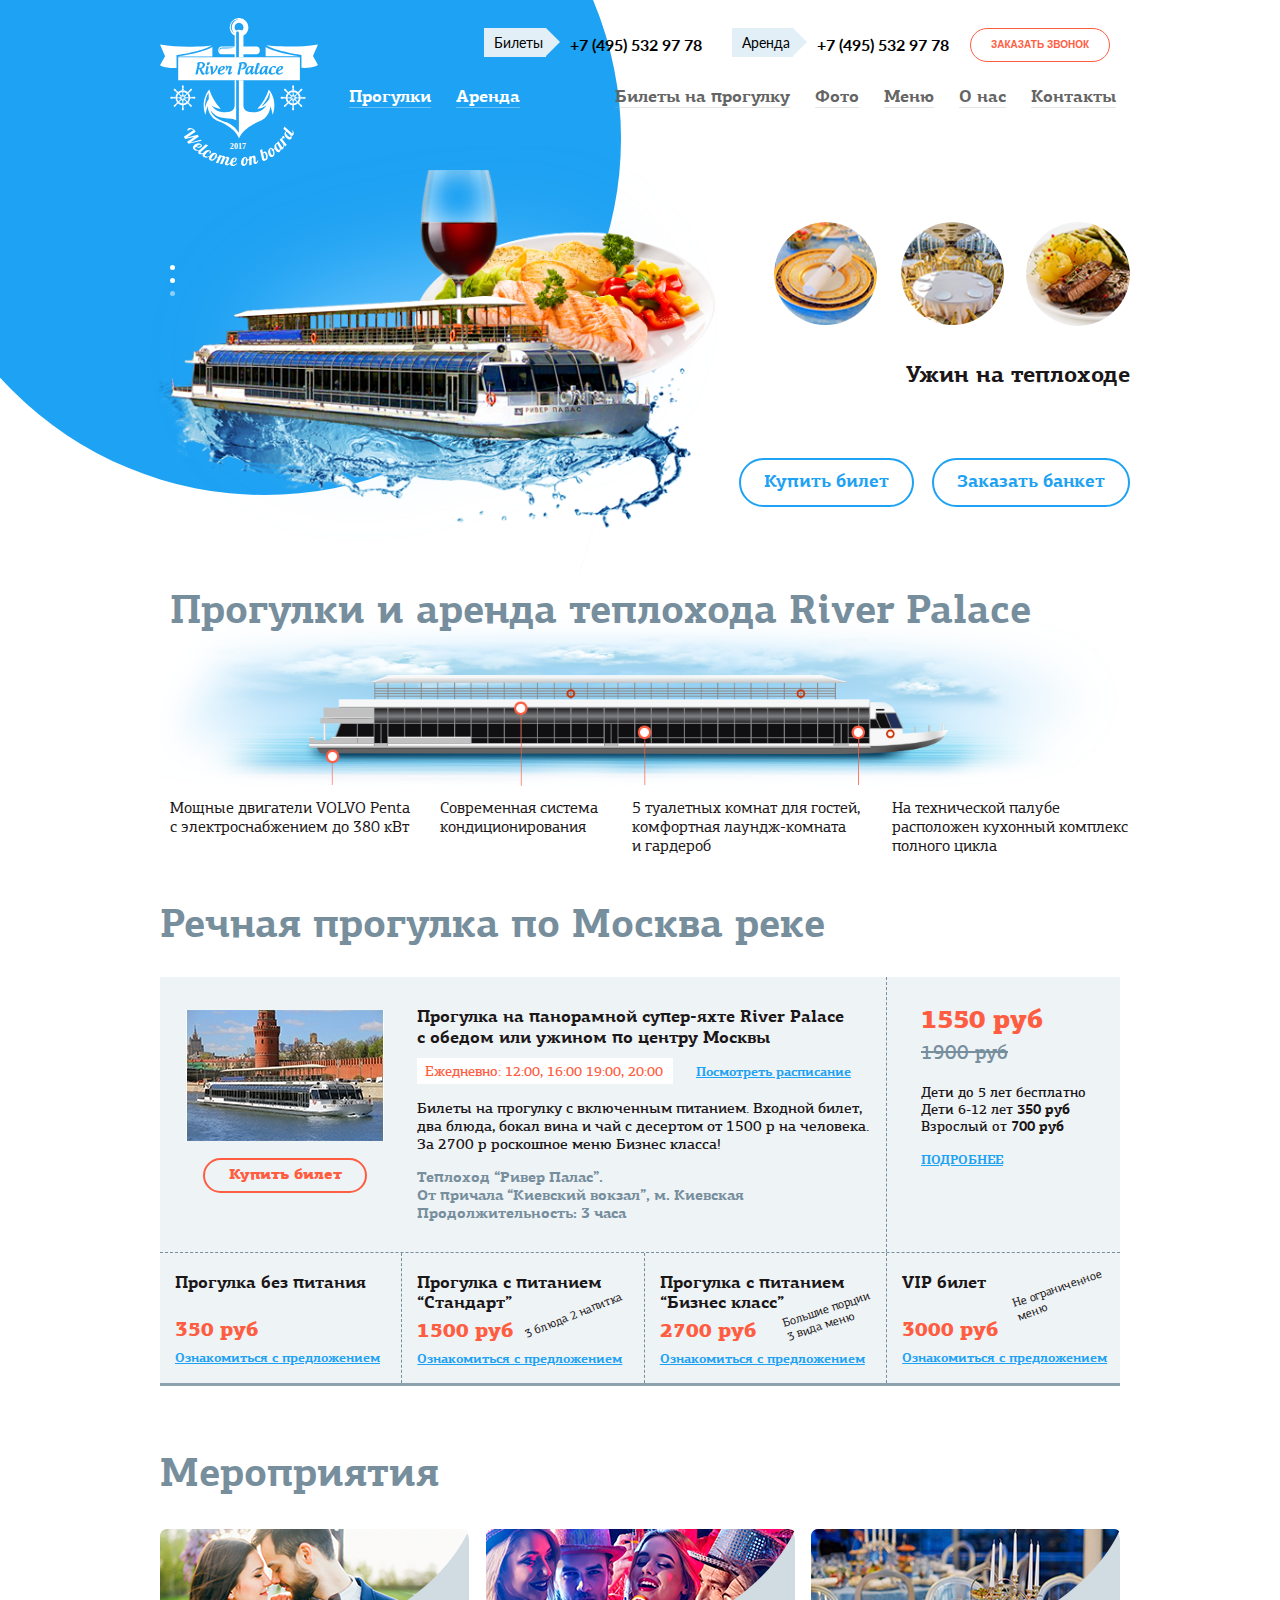
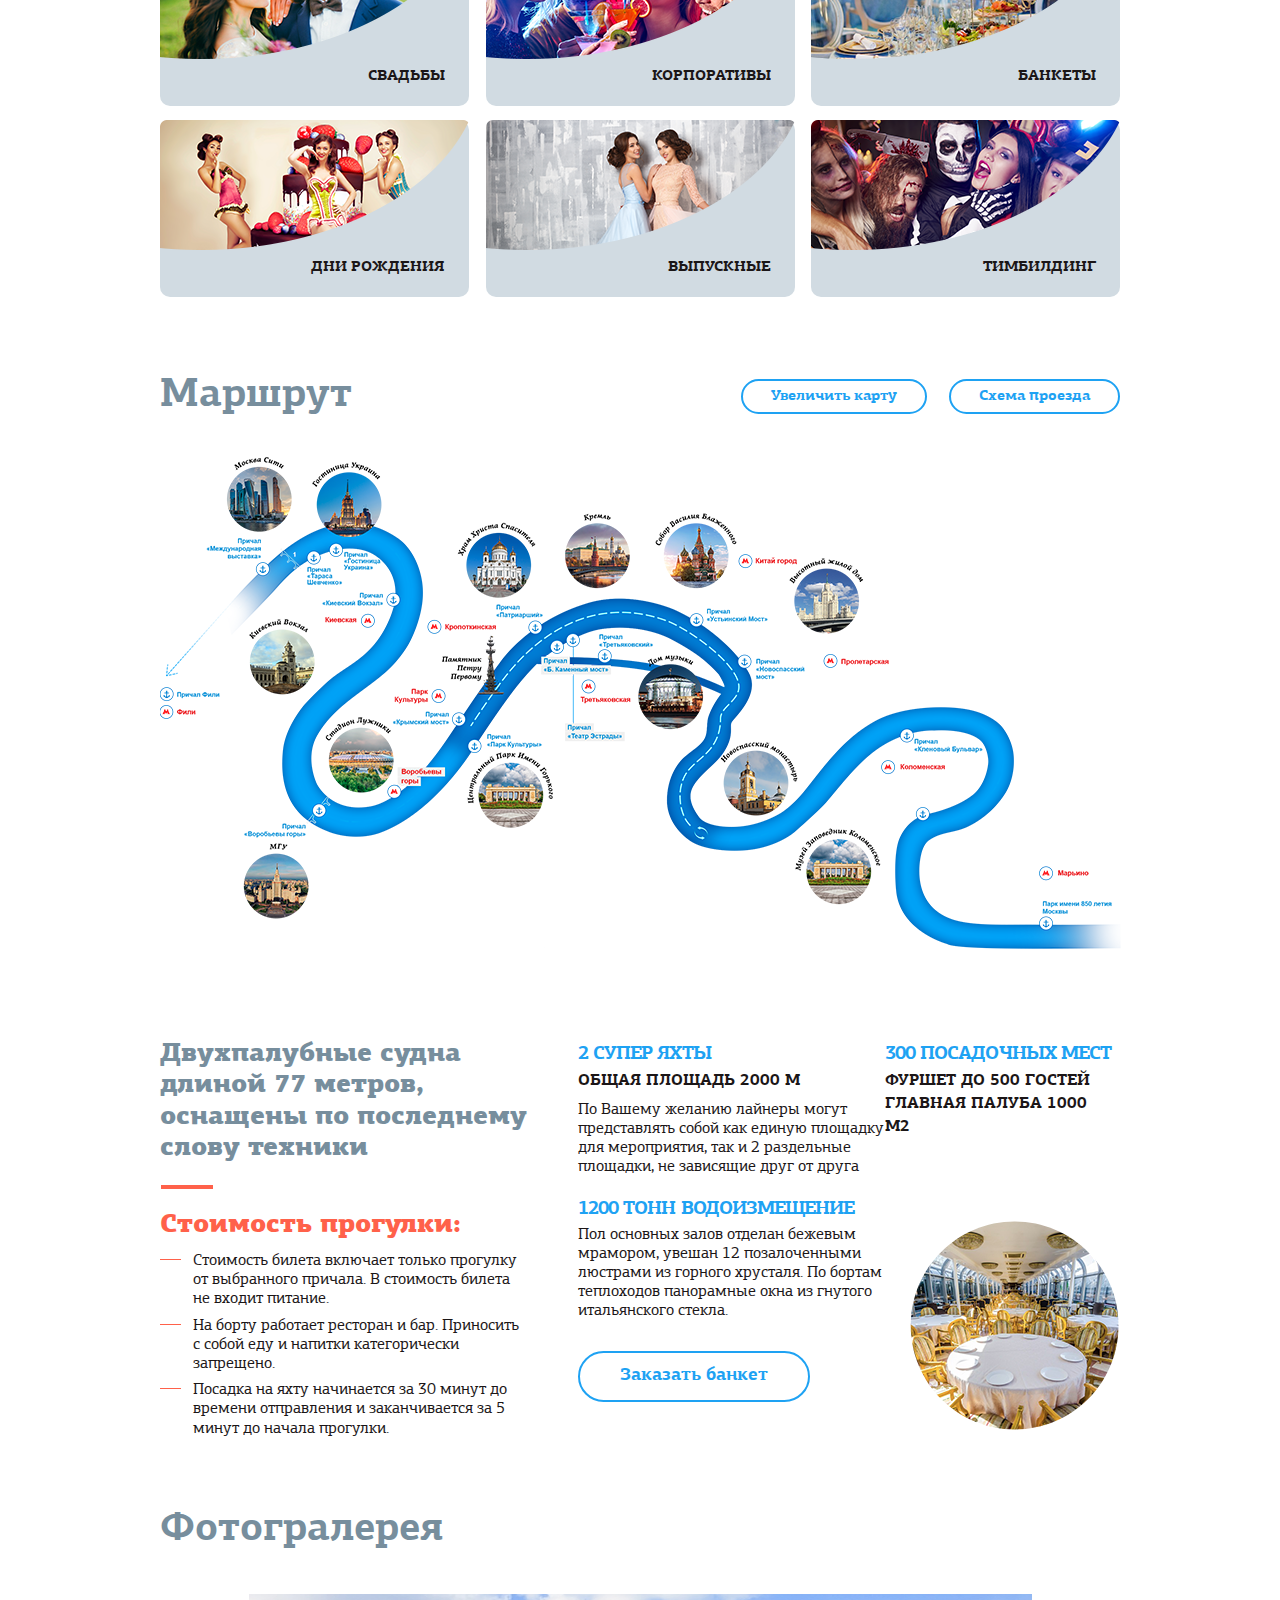
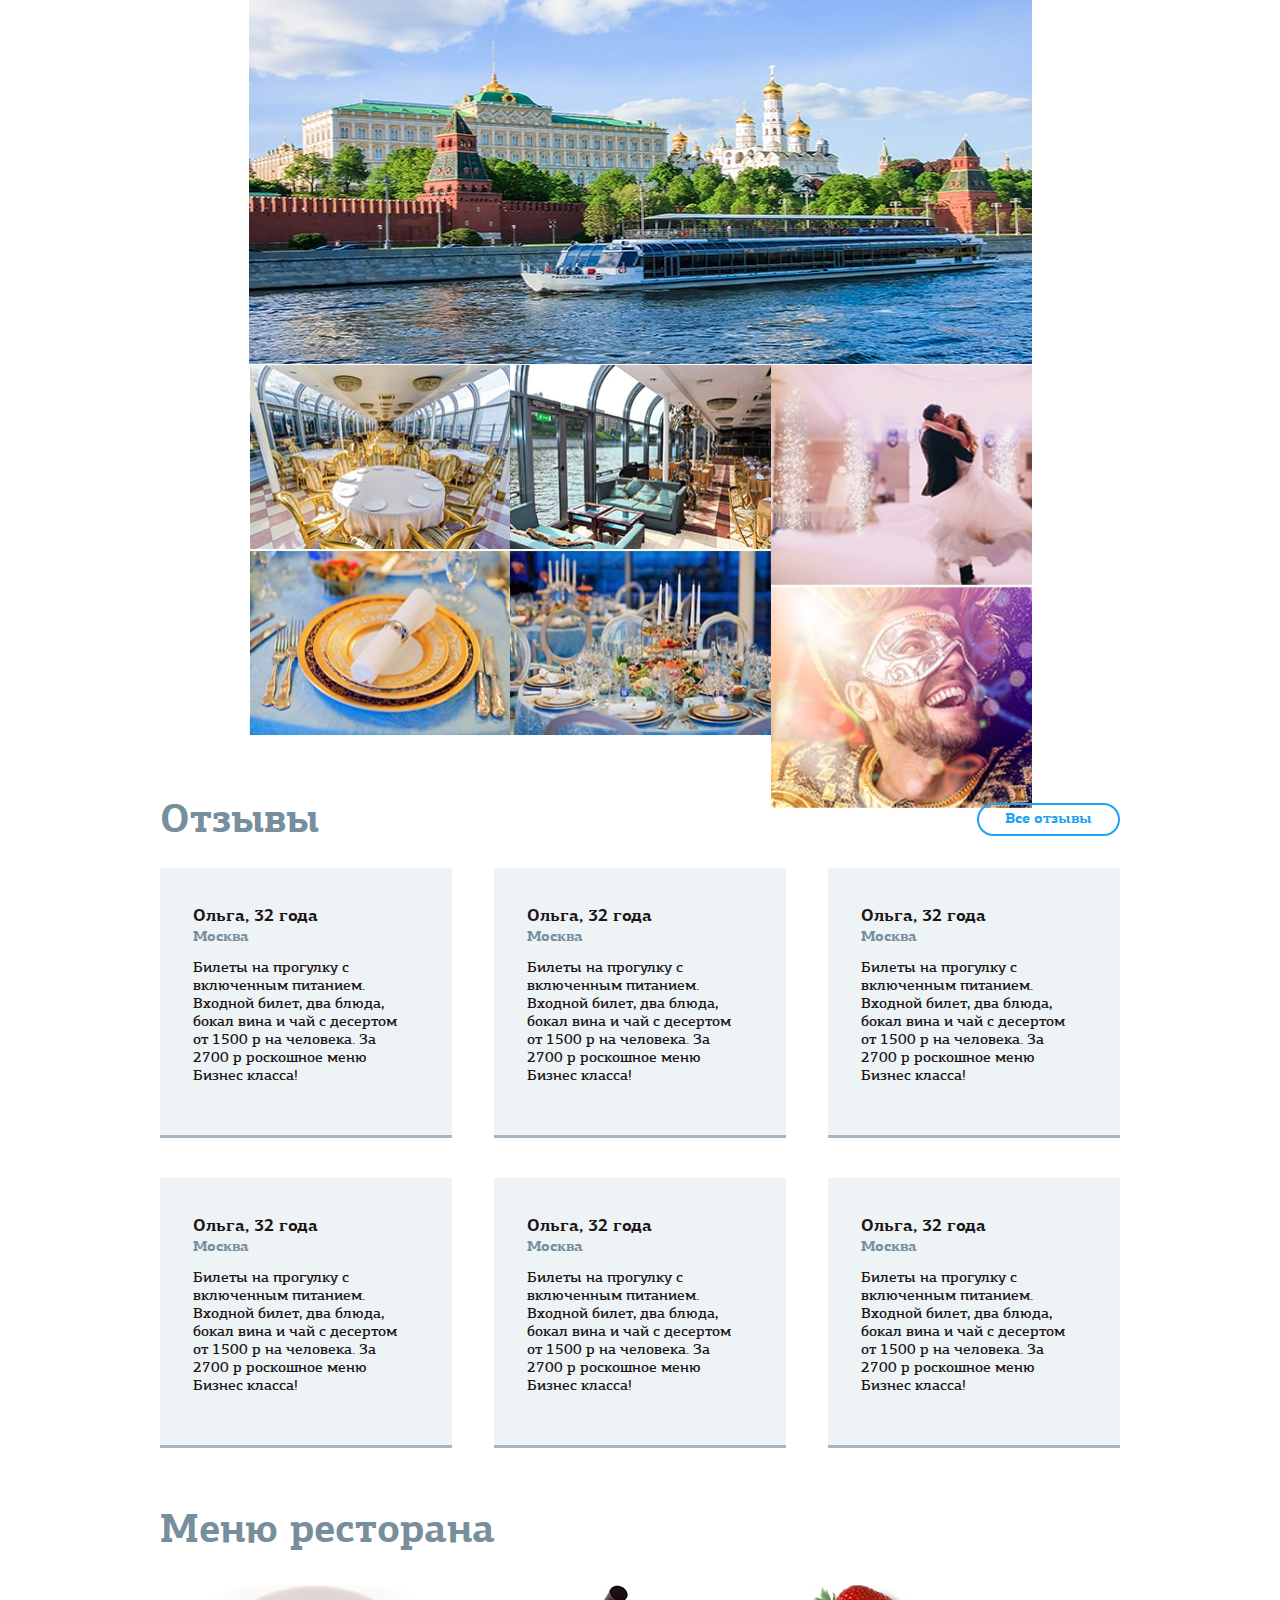
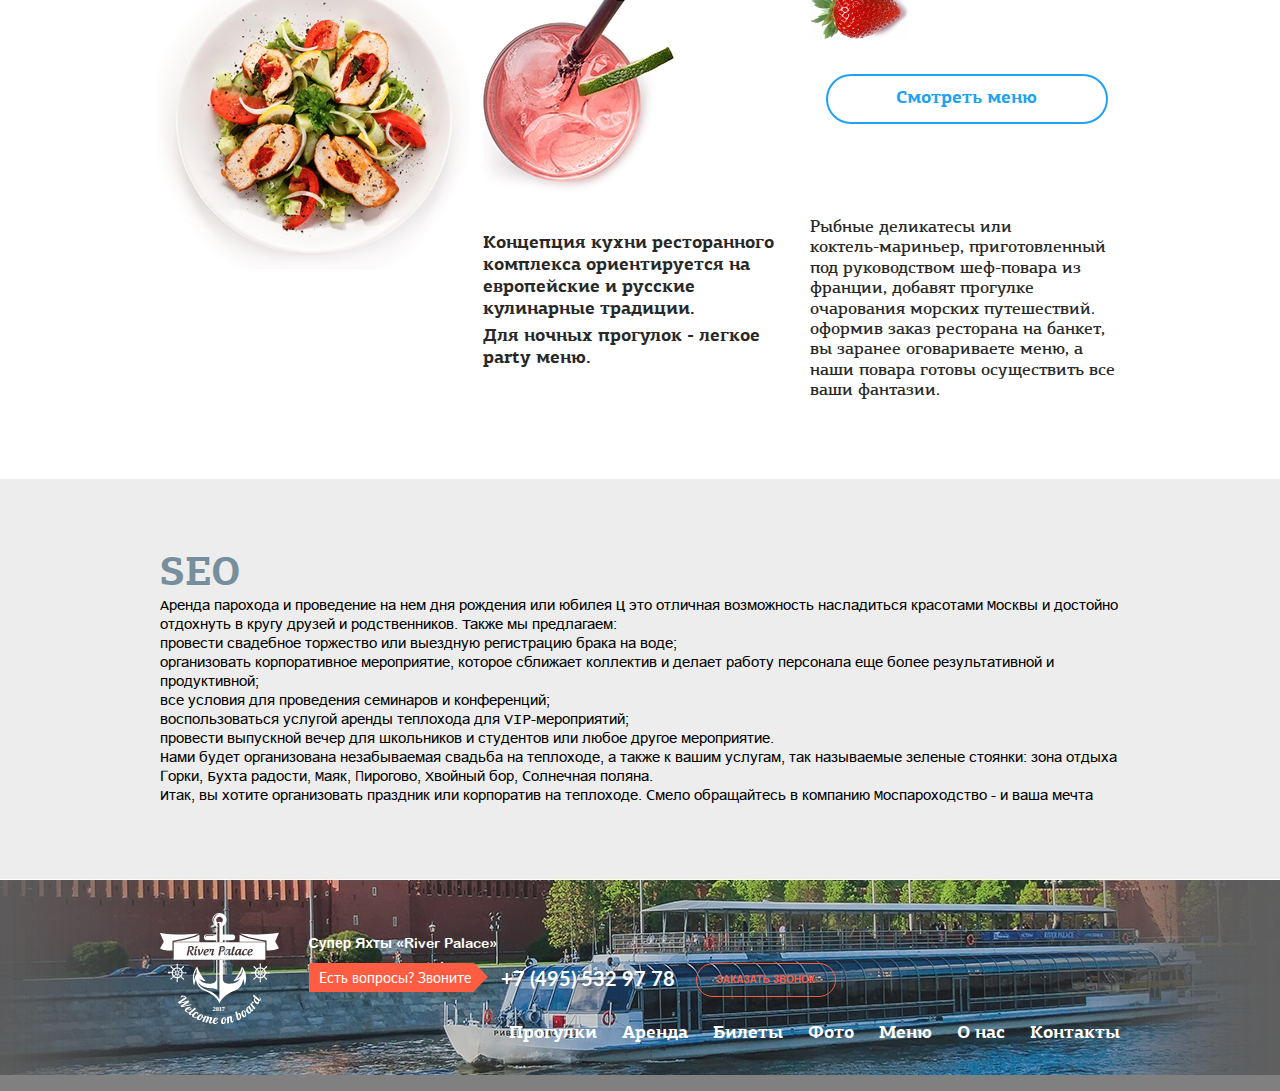
==== commit e0114b73: "adaptive" ====
--- a/index.html
+++ b/index.html
@@ -12,7 +12,7 @@
   <body>
     <div class="wrapper">
       <header class="main-header">
-        <div class="container">
+        <div class="container  main-header__wrapper">
           <div class="logo  logo--absolute">
             <a>
               <img src="img/logo.svg" alt="River palace" width="158" height="147">
@@ -20,13 +20,18 @@
           </div>
           <div class="main-header__container">
             <div class="contacts">
-              <span class="contacts__type">Билеты</span>
-              <a href="tel:+74955329778" class="contacts__phone  contacts__phone--indent">+7 (495) 532 97 78</a>
-              <span class="contacts__type">Аренда</span>
-              <a href="tel:+74955329778" class="contacts__phone">+7 (495) 532 97 78</a>
-              <a href="#" class="contacts__link  btn  btn--arial  btn--red">Заказать звонок</a>
-            </div>
-            <nav class="main-header__nav">
+              <div class="contacts__wrapper">
+                <span class="contacts__type">Билеты</span>
+                <a href="tel:+74955329778" class="contacts__phone  contacts__phone--indent">+7 (495) 532 97 78</a>
+                <span class="contacts__type">Аренда</span>
+                <a href="tel:+74955329778" class="contacts__phone">+7 (495) 532 97 78</a>
+                <a href="#" class="contacts__link  btn  btn--arial  btn--red">Заказать звонок</a>
+              </div>
+            </div>
+            <button class="main-header__nav-button  main-header__nav-button--open">
+              <span class="visually-hidden">открыть навигацию по сайту</span>
+            </button>
+            <nav class="main-header__nav  main-header__nav--closed">
               <ul class="nav-list">
                 <li class="nav-list__item">
                   <a href="#" class="nav-list__link  nav-list__link--white">Прогулки</a>
@@ -56,7 +61,7 @@
         <div class="main-header__slider">
           <div class="slides">
             <ul class="slides__list">
-              <li class="slides__item  slides__item--supper">
+              <li class="slides__item  slides__item--supper  slides__item--active">
                 <div class="slides__preview">
                   <span class="slides__img  slides__img--supper-1"></span>
                   <span class="slides__img  slides__img--supper-2"></span>
@@ -125,6 +130,7 @@
         <section class="rent">
           <h1 class="title  title--width">Прогулки и аренда теплохода River Palace</h1>
           <img src="img/vessel.png" class="rent__image" alt="Прогулки и аренда теплохода River Palace">
+          <img src="img/vessel-mobile.png" class="rent__image  rent__image--mobile" alt="Прогулки и аренда теплохода River Palace">
           <ul class="rent__features  container">
             <li class="rent__item  rent__item--motor">Мощные двигатели VOLVO Penta c электроснабжением до 380 кВт</li>
             <li class="rent__item  rent__item--conditioner">Современная система кондиционирования</li>
@@ -246,27 +252,31 @@
         <section class="photo">
           <h2 class="title  container">Фотогралерея</h2>
           <div class="photo__wrapper">
-            <div class="photo__column">
-              <div class="photo__container  photo__container--big">
-                <img src="img/gallery-01.jpg" alt="Фотогралерея">
-              </div>
-            </div>
-            <div class="photo__column">
-              <div class="photo__container  photo__container--middle">
-                <img src="img/gallery-02.jpg" alt="Фотогралерея">
-                <img src="img/gallery-03.jpg" alt="Фотогралерея">
-              </div>
-            </div>
-            <div class="photo__column">
-              <div class="photo__container  photo__container--middle">
-                <img src="img/gallery-04.jpg" alt="Фотогралерея">
-                <img src="img/gallery-05.jpg" alt="Фотогралерея">
-              </div>
-            </div>
-            <div class="photo__column">
-              <div class="photo__container  photo__container--small">
-                <img src="img/gallery-06.jpg" alt="Фотогралерея">
-                <img src="img/gallery-07.jpg" alt="Фотогралерея">
+            <div class="photo__half-wrapper  photo__half-wrapper--width">
+              <div class="photo__column">
+                <div class="photo__container  photo__container--big">
+                  <img src="img/gallery-01.jpg" alt="Фотогралерея">
+                </div>
+              </div>
+            </div>
+            <div class="photo__half-wrapper  photo__half-wrapper--wrap">
+              <div class="photo__column">
+                <div class="photo__container  photo__container--middle">
+                  <img src="img/gallery-02.jpg" alt="Фотогралерея">
+                  <img src="img/gallery-03.jpg" alt="Фотогралерея">
+                </div>
+              </div>
+              <div class="photo__column">
+                <div class="photo__container  photo__container--middle">
+                  <img src="img/gallery-04.jpg" alt="Фотогралерея">
+                  <img src="img/gallery-05.jpg" alt="Фотогралерея">
+                </div>
+              </div>
+              <div class="photo__column">
+                <div class="photo__container  photo__container--small">
+                  <img src="img/gallery-06.jpg" alt="Фотогралерея">
+                  <img src="img/gallery-07.jpg" alt="Фотогралерея">
+                </div>
               </div>
             </div>
           </div>
--- a/css/style.min.css
+++ b/css/style.min.css
@@ -1,2 +1,2 @@
 /*! normalize.css v7.0.0 | MIT License | github.com/necolas/normalize.css */
-html{line-height:1.15;-ms-text-size-adjust:100%;-webkit-text-size-adjust:100%}body{min-width:320px;font-size:16px;line-height:1.2;color:#1b1617;margin:0;padding:0;font-family:'agoraslabpro','times new roman',serif;font-weight:400}article,aside,details,figcaption,figure,footer,header,main,menu,nav,section{display:block}h1{font-size:2em;margin:.67em 0}figure{margin:1em 40px}hr{-webkit-box-sizing:content-box;box-sizing:content-box;height:0;overflow:visible}code,kbd,pre,samp{font-family:monospace,monospace;font-size:1em}a{background-color:transparent;-webkit-text-decoration-skip:objects}abbr[title]{border-bottom:none;-webkit-text-decoration:underline dotted;text-decoration:underline dotted}b,strong{font-weight:bolder}dfn{font-style:italic}mark{background-color:#ff0;color:#000}small{font-size:80%}sub,sup{font-size:75%;line-height:0;position:relative;vertical-align:baseline}sub{bottom:-.25em}sup{top:-.5em}audio,canvas,video{display:inline-block}audio:not([controls]){display:none;height:0}img{border-style:none;max-width:100%;height:auto}svg:not(:root){overflow:hidden}button,input,optgroup,select,textarea{font-family:sans-serif;font-size:100%;line-height:1.15;margin:0}button,input{overflow:visible}button,select{text-transform:none}[type=reset],[type=submit],button,html [type=button]{-webkit-appearance:button}[type=button]::-moz-focus-inner,[type=reset]::-moz-focus-inner,[type=submit]::-moz-focus-inner,button::-moz-focus-inner{border-style:none;padding:0}[type=button]:-moz-focusring,[type=reset]:-moz-focusring,[type=submit]:-moz-focusring,button:-moz-focusring{outline:1px dotted ButtonText}fieldset{padding:.35em .75em .625em}legend{color:inherit;display:table;max-width:100%;white-space:normal}progress{display:inline-block;vertical-align:baseline}textarea{overflow:auto}[type=checkbox],[type=radio],legend{-webkit-box-sizing:border-box;box-sizing:border-box;padding:0}[type=number]::-webkit-inner-spin-button,[type=number]::-webkit-outer-spin-button{height:auto}[type=search]{-webkit-appearance:textfield;outline-offset:-2px}[type=search]::-webkit-search-cancel-button,[type=search]::-webkit-search-decoration{-webkit-appearance:none}::-webkit-file-upload-button{-webkit-appearance:button;font:inherit}summary{display:list-item}[hidden],template{display:none}@font-face{font-family:'lato';src:url(../fonts/lato_regular.ttf) format('truetype');font-weight:400;font-style:normal;font-display:swap}@font-face{font-family:'lato';src:url(../fonts/lato_bold.ttf) format('truetype');font-weight:700;font-style:normal;font-display:swap}@font-face{font-family:'agoraslabpro';src:url(../fonts/agoraslabpro_regular.ttf) format('truetype');font-weight:400;font-style:normal;font-display:swap}@font-face{font-family:'agoraslabpro';src:url(../fonts/agoraslabpro_medium.ttf) format('truetype');font-weight:500;font-style:normal;font-display:swap}@font-face{font-family:'agoraslabpro';src:url(../fonts/agoraslabpro_bold.ttf) format('truetype');font-weight:700;font-style:normal;font-display:swap}@font-face{font-family:'agoraslabpro';src:url(../fonts/agoraslabpro_black.ttf) format('truetype');font-weight:900;font-style:normal;font-display:swap}@font-face{font-family:'arial';src:url(../fonts/arial_regular.ttf) format('truetype');font-weight:400;font-style:normal;font-display:swap}@font-face{font-family:'arial';src:url(../fonts/arial_bold.ttf) format('truetype');font-weight:700;font-style:normal;font-display:swap}.container,.wrapper{margin-left:auto;margin-right:auto}.wrapper{overflow:hidden;width:1400px}.container{width:980px;padding-left:10px;padding-right:10px;-webkit-box-sizing:border-box;box-sizing:border-box}.bold{font-weight:700;font-family:inherit}.main-header{position:relative}.main-header::before{position:absolute;content:'';left:-92px;top:-218px;width:713px;height:713px;background-color:#1ea2f3;border-radius:50%}.main-header__container{display:inline-block;vertical-align:top;position:relative;z-index:1;margin-left:189px;margin-top:28px}.main-header__slider{margin-top:0}.logo{display:inline-block;vertical-align:top;position:relative;z-index:1;margin-top:18px}.logo--absolute{position:absolute}.logo--footer{width:119px;height:111px;margin-top:34px}.contacts{padding-left:135px}.contacts__type{display:inline-block;vertical-align:top;color:#000;font-family:'lato','tahoma',sans-serif;font-weight:400;font-size:14px;line-height:25px;position:relative;background-color:#e3eff6;padding:2px 3px 2px 10px;margin-right:20px}.contacts__type::after{position:absolute;content:'';width:0;height:0;top:0;right:-14px;border-style:solid;border-width:14px 0 14.5px 14px;border-color:transparent transparent transparent #e3eff6}.contacts__phone{text-decoration:none;font-size:16px;display:inline-block;color:#000;padding-top:7px;font-family:'lato','helvetica',sans-serif;font-weight:700;margin-right:17px}.contacts__phone:hover{text-decoration:underline}.contacts__phone--indent{margin-right:26px}.btn{display:inline-block;vertical-align:top;font-weight:700;border-radius:30px;border:2px solid transparent;text-decoration:none;margin-right:18px;text-align:center;-webkit-box-sizing:border-box;box-sizing:border-box;font-size:15px}.btn:last-child{margin-right:0}.btn:hover{text-decoration:underline}.btn--arial{font-family:'arial',sans-serif;font-size:10px;text-transform:uppercase;padding:10px 20px;border-width:1px}.btn--red{border-color:#ff5d42;color:#ff5d42}.btn--blue{border-color:#1ea2f3;color:#1ea2f3;font-family:'agoraslabpro','times new roman',serif}.btn--big{font-size:18px;padding:10px 23px 13px}.btn--padding{padding-left:28px;padding-right:28px}.btn--uppercase{text-transform:uppercase}.btn--details{font-size:18px;padding:10px 40px 15px}.btn--reviews{padding:4px 26px 7px;margin-top:10px}.nav-list{list-style:none;padding:0;display:-webkit-box;display:-ms-flexbox;display:flex;margin:24px 0 0}.nav-list__item{margin-right:25px}.nav-list__item:last-child{margin-right:0}.nav-list__item--indent{margin-right:95px}.nav-list__link{text-decoration:none;color:#656565;border-bottom:1px solid rgba(175,175,175,.32);font-weight:700;font-size:17px}.nav-list__link:hover{opacity:.8}.nav-list__link--white{color:#fff;border-bottom:1px solid rgba(255,255,255,.32)}.slides{position:relative;z-index:1;padding-left:191px;-webkit-box-sizing:border-box;box-sizing:border-box;width:1400px;margin-left:auto;margin-right:auto}.slides__list{list-style:none;padding:0;margin:0}.slides__item{padding-left:600px;background-repeat:no-repeat;background-position:left,top;min-height:426px}.slides__item--supper{background-image:url(../img/supper.png)}.slides__item--corporative{display:none;background-image:url(../img/corporative.png)}.slides__item--new-year{display:none;background-image:url(../img/new-year.png)}.slides__item--wedding{display:none;background-image:url(../img/wedding.png)}.slides__item--cruise{display:none;background-image:url(../img/cruise.png)}.slides__preview{padding-left:32px;padding-top:76px}.slides__img{width:104px;height:104px;border-radius:50%;background-repeat:no-repeat;background-size:contain;display:inline-block;vertical-align:top;margin-right:18px}.slides__img:last-child{margin-right:0}.slides__img--supper-1{background-image:url(../img/supper-1.png)}.slides__img--supper-2{background-image:url(../img/supper-2.png)}.slides__img--supper-3{background-image:url(../img/supper-3.png)}.slides__img--new-year-1{background-image:url(../img/new-year-1.png)}.slides__img--new-year-2{background-image:url(../img/new-year-2.png)}.slides__img--new-year-3{background-image:url(../img/new-year-3.png)}.slides__img--corporative-1{background-image:url(../img/corporative-1.png)}.slides__img--corporative-2{background-image:url(../img/corporative-2.png)}.slides__img--corporative-3{background-image:url(../img/corporative-3.png)}.slides__img--wedding-1{background-image:url(../img/wedding-1.png)}.slides__img--wedding-2{background-image:url(../img/wedding-2.png)}.slides__img--wedding-3{background-image:url(../img/wedding-3.png)}.slides__img--cruise-1{background-image:url(../img/cruise-1.png)}.slides__img--cruise-2{background-image:url(../img/cruise-2.png)}.slides__img--cruise-3{background-image:url(../img/cruise-3.png)}.slides__title{text-align:right;font-size:23px;font-weight:700;padding-right:221px;margin-top:35px}.slides__order--indent{margin-top:50px}.slides__link{margin-left:201px}.slides__controls{position:absolute;top:119px;left:220px;display:-webkit-box;display:-ms-flexbox;display:flex;-webkit-box-orient:vertical;-webkit-box-direction:normal;-ms-flex-direction:column;flex-direction:column}.slides__control{width:5px;height:5px;background-color:#fff;border-radius:50%;margin-bottom:8px;cursor:pointer}.slides__control:last-child{margin-bottom:0}.slides__control--active{background-color:rgba(255,255,255,.49)}.rent__image{display:block;width:1280px;margin-left:auto;margin-right:auto;margin-top:-48px}.rent__features{list-style:none;padding-left:10px;margin-top:0;margin-bottom:0;display:-webkit-box;display:-ms-flexbox;display:flex;-ms-flex-wrap:wrap;flex-wrap:wrap;-webkit-box-pack:justify;-ms-flex-pack:justify;justify-content:space-between}.rent__item{margin-top:10px}.rent__item--motor{width:241px;margin-right:29px}.rent__item--conditioner{width:159px;margin-right:33px}.rent__item--toilet{width:231px;margin-right:29px}.rent__item--kitchen{width:238px}.title{font-weight:700;color:#778e9d;font-size:40px;margin-left:auto;margin-right:auto}.title--indent{margin-bottom:30px}.title--width{max-width:612px;margin-left:219px;margin-top:13px}.title--no-margin-bottom{margin-bottom:0}.subtitle{font-weight:900;font-size:26px;color:#778e9d}.cruise{margin-top:44px}.cruise__content{background-color:#eef3f6}.cruise__wrapper{display:-webkit-box;display:-ms-flexbox;display:flex;-ms-flex-wrap:wrap;flex-wrap:wrap}.cruise__wrapper--border{border-top:1px dashed #778e9d;border-bottom:3px solid #8da1af}.cruise__order{padding-top:33px;padding-left:26px;display:-webkit-box;display:-ms-flexbox;display:flex;-webkit-box-orient:vertical;-webkit-box-direction:normal;-ms-flex-direction:column;flex-direction:column;-webkit-box-align:center;-ms-flex-align:center;align-items:center}.cruise__order-link{width:164px;margin-top:17px;padding-top:5px;padding-bottom:8px;font-weight:900}.cruise__description{width:452px;border-right:1px dashed #778e9d;padding:12px 17px 15px 33px}.cruise__title{font-size:17px;font-weight:700;margin-bottom:11px}.cruise__time{background-color:#fff;color:#ff5d42;font-size:14px;font-weight:500;display:inline-block;padding:5px 10px 4px 8px;margin-right:19px}.cruise__link{text-decoration:underline;color:#1ea2f3;font-size:13px;font-weight:700}.cruise__link--uppercase{text-transform:uppercase}.cruise__details{font-size:15px;font-weight:500}.cruise__details--grey{color:#778e9d;font-weight:700}.cruise__prices{width:233px;-webkit-box-sizing:border-box;box-sizing:border-box;padding-left:34px;padding-top:26px}.cruise__info{font-size:14px;font-weight:500;margin-top:20px}.cruise__list{list-style:none;padding-left:0;margin:0;display:-webkit-box;display:-ms-flexbox;display:flex}.cruise__item{width:242.4px;-webkit-box-sizing:border-box;box-sizing:border-box;border-right:1px dashed #778e9d;position:relative;padding-left:15px;padding-bottom:16px}.cruise__item:last-child{width:234px;border-right:none}.cruise__subtitle{font-size:17px;font-weight:700;margin-top:19px;margin-bottom:5px}.cruise__subtitle--indent{margin-bottom:25px}.cruise__item-detail{position:absolute;font-size:12px}.cruise__item-detail--standart{right:19px;top:55px;-webkit-transform:rotate(-22deg);transform:rotate(-22deg)}.cruise__item-detail--business{right:12px;top:49px;-webkit-transform:rotate(-18deg);transform:rotate(-18deg)}.cruise__item-detail--vip{right:15px;top:28px;-webkit-transform:rotate(-19deg);transform:rotate(-19deg)}.price{font-size:20px;font-weight:900;display:block}.price--new{color:#ff5d42;margin-bottom:6px}.price--old{font-weight:500;color:#778e9d;text-decoration:line-through}.price--big{font-size:26px}.events{margin-top:62px}.events__wrapper{display:-webkit-box;display:-ms-flexbox;display:flex;-ms-flex-wrap:wrap;flex-wrap:wrap;-webkit-box-pack:justify;-ms-flex-pack:justify;justify-content:space-between}.events__sections{background-color:#d1dbe2;border-radius:10px;margin-bottom:14px;text-decoration:none;color:#1b1617}.events__sections:hover{text-decoration:underline}.events__title{font-size:15px;font-weight:700;text-transform:uppercase;text-align:right;padding-right:24px;margin-top:3px;margin-bottom:22px}.route{margin-top:23px}.route__links,.route__title{display:inline-block;vertical-align:top}.route__title{margin-bottom:41px;width:420px;padding-left:219px;margin-right:19px}.route__links{margin-top:45px}.route__link{padding-top:5px;padding-bottom:8px}.route__image{display:block;margin-left:auto;margin-right:auto}.details{display:-webkit-box;display:-ms-flexbox;display:flex;-ms-flex-wrap:wrap;flex-wrap:wrap;margin-top:65px}.details__column--wide{width:368px;margin-right:50px}.details__column--middle{width:307px;padding-top:5px}.details__column--narrow{width:228px;padding-top:5px}.details__title{font-weight:900;font-size:26px;color:#ff614a;position:relative;padding-top:20px;margin-bottom:12px}.details__price-item::before,.details__title::before{position:absolute;content:'';background-color:#ff614a;width:52px;height:4px;top:-2px;left:1px}.details__price{list-style:none;padding-left:0;margin:0}.details__price-item{padding-left:33px;position:relative;margin-bottom:7px}.details__price-item::before{width:21px;height:1px;top:9px;left:0}.details__subtitle{text-transform:uppercase;color:#1ea2f3;font-weight:700;font-size:19px;margin-top:22px;margin-bottom:0;letter-spacing:-.05em}.details__content{margin-top:4px;line-height:19px}.details__content b{margin-bottom:8px;text-transform:uppercase;display:block;line-height:23px}.details__link{margin-top:16px}.details__image{margin-top:68px;margin-left:25px}.photo{padding-top:25px}.photo__wrapper{margin-top:44px;display:-webkit-box;display:-ms-flexbox;display:flex;-webkit-box-pack:justify;-ms-flex-pack:justify;justify-content:space-between}.photo__container{height:371px}.photo__container--big{width:612px}.photo__container--middle,.photo__container--small{width:282px;display:-webkit-box;display:-ms-flexbox;display:flex;-webkit-box-orient:vertical;-webkit-box-direction:normal;-ms-flex-direction:column;flex-direction:column;-webkit-box-pack:justify;-ms-flex-pack:justify;justify-content:space-between}.photo__container--small{width:218px}.photo__container img{height:100%}.reviews{padding-top:25px}.reviews__title{margin-left:0;margin-right:0;margin-bottom:26px}.reviews__list,.reviews__wrapper{display:-webkit-box;display:-ms-flexbox;display:flex;-webkit-box-pack:justify;-ms-flex-pack:justify;justify-content:space-between}.reviews__wrapper{-webkit-box-align:center;-ms-flex-align:center;align-items:center}.reviews__list{-ms-flex-wrap:wrap;flex-wrap:wrap}.review{width:292px;min-height:270px;-webkit-box-sizing:border-box;box-sizing:border-box;border-bottom:3px solid rgba(141,161,175,.75);background-color:#eef3f6;margin-bottom:40px;padding:37px 54px 20px 33px}.review__author{font-style:normal;font-weight:700}.review__author-name{display:block;font-size:17px}.review__author-location{font-size:15px;color:#778e9d}.review__text{font-style:normal;padding:0;margin:13px 0 0;font-size:15px;font-weight:500}.menu__title{margin-top:16px}.menu__wrapper{display:-webkit-box;display:-ms-flexbox;display:flex;-ms-flex-wrap:wrap;flex-wrap:wrap;margin-left:157px}.menu__column--wide{width:396px;margin-right:16px}.menu__column--middle{width:394px;padding-top:17px}.menu__column--narrow{width:230px;margin-right:3px}.menu__image{margin-top:-58px}.menu__description{color:#282828;font-weight:700;font-size:18px;padding-left:4px;margin-top:35px;line-height:22px;margin-bottom:0}.menu__description+.menu__description{margin-top:5px}.menu__text{color:#282828;font-weight:500;font-size:17px;padding-left:27px;margin-top:92px;max-width:350px}.menu__link{margin-top:30px;margin-left:47px}.description{margin-top:62px;padding-top:35px;padding-bottom:75px;background-color:#ededed}.description__content,.description__list{font-family:'arial','helvetica',sans-serif;font-size:15px;color:#000;margin:0;line-height:19px}.description__list{list-style:none;padding:0}.main-footer{background-color:gray;background-image:url(../img/footer-bg.jpg);background-repeat:no-repeat;padding-bottom:48px}.main-footer__container,.main-footer__row,.main-footer__wrapper{display:-webkit-box;display:-ms-flexbox;display:flex}.main-footer__wrapper{-webkit-box-orient:vertical;-webkit-box-direction:normal;-ms-flex-direction:column;flex-direction:column;margin-top:50px;margin-left:30px}.main-footer__row{-ms-flex-wrap:wrap;flex-wrap:wrap}.main-footer__title{font-family:'arial','helvetica',sans-serif;font-size:14px;color:#fff;margin-right:99px;margin-top:6px}.feedback__mark,.feedback__phone{color:#fff;font-family:'lato','tahoma',sans-serif;display:inline-block;vertical-align:top}.feedback__mark{line-height:25px;position:relative;background-color:#ff5d42;padding:2px 3px 2px 10px;font-weight:400;font-size:14px;margin-right:23px}.feedback__mark::after{position:absolute;content:'';width:0;height:0;top:0;right:-14px;border-style:solid;border-width:14px 0 14.5px 14px;border-color:transparent transparent transparent #ff5d42}.feedback__phone{text-decoration:none;font-size:20px;font-weight:700;margin-top:3px;margin-right:17px}.navigation{margin-left:auto;margin-top:24px}.navigation__item{text-decoration:none;font-size:18px;font-weight:700;color:#fff;margin-right:21px}.navigation__item:hover{text-decoration:underline}.navigation__item:last-child{margin-right:0}+html{line-height:1.15;-ms-text-size-adjust:100%;-webkit-text-size-adjust:100%}body{min-width:320px;font-size:16px;line-height:1.2;color:#1b1617;margin:0 auto;padding:0;font-family:'agoraslabpro','times new roman',serif;font-weight:400}article,aside,details,figcaption,figure,footer,header,main,menu,nav,section{display:block}h1{font-size:2em;margin:.67em 0}figure{margin:1em 40px}hr{-webkit-box-sizing:content-box;box-sizing:content-box;height:0;overflow:visible}code,kbd,pre,samp{font-family:monospace,monospace;font-size:1em}a{background-color:transparent;-webkit-text-decoration-skip:objects}abbr[title]{border-bottom:none;-webkit-text-decoration:underline dotted;text-decoration:underline dotted}b,strong{font-weight:bolder}dfn{font-style:italic}mark{background-color:#ff0;color:#000}small{font-size:80%}sub,sup{font-size:75%;line-height:0;position:relative;vertical-align:baseline}sub{bottom:-.25em}sup{top:-.5em}audio,canvas,video{display:inline-block}audio:not([controls]){display:none;height:0}img{border-style:none;max-width:100%;height:auto}svg:not(:root){overflow:hidden}button,input,optgroup,select,textarea{font-family:sans-serif;font-size:100%;line-height:1.15;margin:0}button,input{overflow:visible}button,select{text-transform:none}[type=reset],[type=submit],button,html [type=button]{-webkit-appearance:button}[type=button]::-moz-focus-inner,[type=reset]::-moz-focus-inner,[type=submit]::-moz-focus-inner,button::-moz-focus-inner{border-style:none;padding:0}[type=button]:-moz-focusring,[type=reset]:-moz-focusring,[type=submit]:-moz-focusring,button:-moz-focusring{outline:1px dotted ButtonText}fieldset{padding:.35em .75em .625em}legend{color:inherit;display:table;max-width:100%;white-space:normal}progress{display:inline-block;vertical-align:baseline}textarea{overflow:auto}[type=checkbox],[type=radio],legend{-webkit-box-sizing:border-box;box-sizing:border-box;padding:0}[type=number]::-webkit-inner-spin-button,[type=number]::-webkit-outer-spin-button{height:auto}[type=search]{-webkit-appearance:textfield;outline-offset:-2px}[type=search]::-webkit-search-cancel-button,[type=search]::-webkit-search-decoration{-webkit-appearance:none}::-webkit-file-upload-button{-webkit-appearance:button;font:inherit}summary{display:list-item}[hidden],template{display:none}@font-face{font-family:'lato';src:url(../fonts/lato_regular.ttf) format('truetype');font-weight:400;font-style:normal;font-display:swap}@font-face{font-family:'lato';src:url(../fonts/lato_bold.ttf) format('truetype');font-weight:700;font-style:normal;font-display:swap}@font-face{font-family:'agoraslabpro';src:url(../fonts/agoraslabpro_regular.ttf) format('truetype');font-weight:400;font-style:normal;font-display:swap}@font-face{font-family:'agoraslabpro';src:url(../fonts/agoraslabpro_medium.ttf) format('truetype');font-weight:500;font-style:normal;font-display:swap}@font-face{font-family:'agoraslabpro';src:url(../fonts/agoraslabpro_bold.ttf) format('truetype');font-weight:700;font-style:normal;font-display:swap}@font-face{font-family:'agoraslabpro';src:url(../fonts/agoraslabpro_black.ttf) format('truetype');font-weight:900;font-style:normal;font-display:swap}@font-face{font-family:'arial';src:url(../fonts/arial_regular.ttf) format('truetype');font-weight:400;font-style:normal;font-display:swap}@font-face{font-family:'arial';src:url(../fonts/arial_bold.ttf) format('truetype');font-weight:700;font-style:normal;font-display:swap}.visually-hidden:not(:focus):not(:active),input[type=checkbox].visually-hidden,input[type=radio].visually-hidden{position:absolute;width:1px;height:1px;margin:-1px;border:0;padding:0;white-space:nowrap;-webkit-clip-path:inset(100%);clip-path:inset(100%);clip:rect(0 0 0 0);overflow:hidden}.container,.wrapper{margin-left:auto;margin-right:auto}.wrapper{overflow:hidden;width:1400px}.container{width:980px;padding-left:10px;padding-right:10px;-webkit-box-sizing:border-box;box-sizing:border-box}.bold{font-weight:700;font-family:inherit}.main-header{position:relative}.main-header::before{position:absolute;content:'';left:-92px;top:-218px;width:713px;height:713px;background-color:#1ea2f3;border-radius:50%}.main-header__container{display:inline-block;vertical-align:top;position:relative;z-index:1;margin-left:189px;margin-top:28px}.main-header__nav-button{display:none}.main-header__slider{margin-top:0}.logo{display:inline-block;vertical-align:top;position:relative;z-index:1;margin-top:18px}.logo--absolute{position:absolute}.logo--footer{width:119px;height:111px;margin-top:34px}.contacts{padding-left:135px}.contacts__type{display:inline-block;vertical-align:top;color:#000;font-family:'lato','tahoma',sans-serif;font-weight:400;font-size:14px;line-height:25px;position:relative;background-color:#e3eff6;padding:2px 3px 2px 10px;margin-right:20px}.contacts__type::after{position:absolute;content:'';width:0;height:0;top:0;right:-14px;border-style:solid;border-width:14px 0 14.5px 14px;border-color:transparent transparent transparent #e3eff6}.contacts__phone{text-decoration:none;font-size:16px;display:inline-block;color:#000;padding-top:7px;font-family:'lato','helvetica',sans-serif;font-weight:700;margin-right:17px}.contacts__phone:hover{text-decoration:underline}.contacts__phone--indent{margin-right:26px}.btn{display:inline-block;vertical-align:top;font-weight:700;border-radius:30px;border:2px solid transparent;text-decoration:none;margin-right:18px;text-align:center;-webkit-box-sizing:border-box;box-sizing:border-box;font-size:15px}.btn:last-child{margin-right:0}.btn:hover{text-decoration:underline}.btn--arial{font-family:'arial',sans-serif;font-size:10px;text-transform:uppercase;padding:10px 20px;border-width:1px}.btn--red{border-color:#ff5d42;color:#ff5d42}.btn--blue{border-color:#1ea2f3;color:#1ea2f3;font-family:'agoraslabpro','times new roman',serif}.btn--big{font-size:18px;padding:10px 23px 13px}.btn--padding{padding-left:28px;padding-right:28px}.btn--uppercase{text-transform:uppercase}.btn--details{font-size:18px;padding:10px 40px 15px}.btn--reviews{padding:4px 26px 7px;margin-top:10px}.nav-list{list-style:none;padding:0;display:-webkit-box;display:-ms-flexbox;display:flex;margin:24px 0 0}.nav-list__item{margin-right:25px}.nav-list__item:last-child{margin-right:0}.nav-list__item--indent{margin-right:95px}.nav-list__link{text-decoration:none;color:#656565;border-bottom:1px solid rgba(175,175,175,.32);font-weight:700;font-size:17px}.nav-list__link:hover{opacity:.8}.nav-list__link--white{color:#fff;border-bottom:1px solid rgba(255,255,255,.32)}.slides{position:relative;z-index:1;padding-left:191px;-webkit-box-sizing:border-box;box-sizing:border-box;width:1400px;margin-left:auto;margin-right:auto}.slides__list{list-style:none;padding:0;margin:0}.slides__item{padding-left:600px;background-repeat:no-repeat;background-position:left,top;min-height:426px}.slides__item--supper{display:none;background-image:url(../img/supper.png)}.slides__item--corporative{display:none;background-image:url(../img/corporative.png)}.slides__item--new-year{display:none;background-image:url(../img/new-year.png)}.slides__item--wedding{display:none;background-image:url(../img/wedding.png)}.slides__item--cruise{display:none;background-image:url(../img/cruise.png)}.slides__item--active{display:block}.slides__preview{padding-left:32px;padding-top:76px}.slides__img{width:104px;height:104px;border-radius:50%;background-repeat:no-repeat;background-size:contain;display:inline-block;vertical-align:top;margin-right:18px}.slides__img:last-child{margin-right:0}.slides__img--supper-1{background-image:url(../img/supper-1.png)}.slides__img--supper-2{background-image:url(../img/supper-2.png)}.slides__img--supper-3{background-image:url(../img/supper-3.png)}.slides__img--new-year-1{background-image:url(../img/new-year-1.png)}.slides__img--new-year-2{background-image:url(../img/new-year-2.png)}.slides__img--new-year-3{background-image:url(../img/new-year-3.png)}.slides__img--corporative-1{background-image:url(../img/corporative-1.png)}.slides__img--corporative-2{background-image:url(../img/corporative-2.png)}.slides__img--corporative-3{background-image:url(../img/corporative-3.png)}.slides__img--wedding-1{background-image:url(../img/wedding-1.png)}.slides__img--wedding-2{background-image:url(../img/wedding-2.png)}.slides__img--wedding-3{background-image:url(../img/wedding-3.png)}.slides__img--cruise-1{background-image:url(../img/cruise-1.png)}.slides__img--cruise-2{background-image:url(../img/cruise-2.png)}.slides__img--cruise-3{background-image:url(../img/cruise-3.png)}.slides__title{text-align:right;font-size:23px;font-weight:700;padding-right:221px;margin-top:35px}.slides__order--indent{margin-top:50px}.slides__link{margin-left:201px}.slides__controls{position:absolute;top:119px;left:220px;display:-webkit-box;display:-ms-flexbox;display:flex;-webkit-box-orient:vertical;-webkit-box-direction:normal;-ms-flex-direction:column;flex-direction:column}.slides__control{width:5px;height:5px;background-color:#fff;border-radius:50%;margin-bottom:8px;cursor:pointer}.slides__control:last-child{margin-bottom:0}.slides__control--active{background-color:rgba(255,255,255,.49)}.rent__image{display:block;width:1280px;margin-left:auto;margin-right:auto;margin-top:-48px}.rent__image--mobile{display:none}.rent__features{list-style:none;padding-left:10px;margin-top:0;margin-bottom:0;display:-webkit-box;display:-ms-flexbox;display:flex;-ms-flex-wrap:wrap;flex-wrap:wrap;-webkit-box-pack:justify;-ms-flex-pack:justify;justify-content:space-between}.rent__item{margin-top:10px}.rent__item--motor{width:241px;margin-right:29px}.rent__item--conditioner{width:159px;margin-right:33px}.rent__item--toilet{width:231px;margin-right:29px}.rent__item--kitchen{width:238px}.title{font-weight:700;color:#778e9d;font-size:40px;margin-left:auto;margin-right:auto}.title--indent{margin-bottom:30px}.title--width{max-width:612px;margin-left:219px;margin-top:13px}.title--no-margin-bottom{margin-bottom:0}.subtitle{font-weight:900;font-size:26px;color:#778e9d}.cruise{margin-top:44px}.cruise__content{background-color:#eef3f6}.cruise__wrapper{display:-webkit-box;display:-ms-flexbox;display:flex;-ms-flex-wrap:wrap;flex-wrap:wrap}.cruise__wrapper--border{border-top:1px dashed #778e9d;border-bottom:3px solid #8da1af}.cruise__order{padding-top:33px;padding-left:26px;display:-webkit-box;display:-ms-flexbox;display:flex;-webkit-box-orient:vertical;-webkit-box-direction:normal;-ms-flex-direction:column;flex-direction:column;-webkit-box-align:center;-ms-flex-align:center;align-items:center}.cruise__order-link{width:164px;margin-top:17px;padding-top:5px;padding-bottom:8px;font-weight:900}.cruise__description{width:452px;border-right:1px dashed #778e9d;padding:12px 17px 15px 33px}.cruise__title{font-size:17px;font-weight:700;margin-bottom:11px}.cruise__time{background-color:#fff;color:#ff5d42;font-size:14px;font-weight:500;display:inline-block;padding:5px 10px 4px 8px;margin-right:19px}.cruise__link{text-decoration:underline;color:#1ea2f3;font-size:13px;font-weight:700}.cruise__link--uppercase{text-transform:uppercase}.cruise__details{font-size:15px;font-weight:500}.cruise__details--grey{color:#778e9d;font-weight:700}.cruise__prices{width:233px;-webkit-box-sizing:border-box;box-sizing:border-box;padding-left:34px;padding-top:26px}.cruise__info{font-size:14px;font-weight:500;margin-top:20px}.cruise__list{list-style:none;padding-left:0;margin:0;display:-webkit-box;display:-ms-flexbox;display:flex}.cruise__item{width:242.4px;-webkit-box-sizing:border-box;box-sizing:border-box;border-right:1px dashed #778e9d;position:relative;padding-left:15px;padding-bottom:16px}.cruise__item:last-child{width:234px;border-right:none}.cruise__subtitle{font-size:17px;font-weight:700;margin-top:19px;margin-bottom:5px}.cruise__subtitle--indent{margin-bottom:25px}.cruise__item-detail{position:absolute;font-size:12px}.cruise__item-detail--standart{right:19px;top:55px;-webkit-transform:rotate(-22deg);transform:rotate(-22deg)}.cruise__item-detail--business{right:12px;top:49px;-webkit-transform:rotate(-18deg);transform:rotate(-18deg)}.cruise__item-detail--vip{right:15px;top:28px;-webkit-transform:rotate(-19deg);transform:rotate(-19deg)}.price{font-size:20px;font-weight:900;display:block}.price--new{color:#ff5d42;margin-bottom:6px}.price--old{font-weight:500;color:#778e9d;text-decoration:line-through}.price--big{font-size:26px}.events{margin-top:62px}.events__wrapper{display:-webkit-box;display:-ms-flexbox;display:flex;-ms-flex-wrap:wrap;flex-wrap:wrap;-webkit-box-pack:justify;-ms-flex-pack:justify;justify-content:space-between}.events__sections{background-color:#d1dbe2;border-radius:10px;margin-bottom:14px;text-decoration:none;color:#1b1617}.events__sections:hover{text-decoration:underline}.events__title{font-size:15px;font-weight:700;text-transform:uppercase;text-align:right;padding-right:24px;margin-top:3px;margin-bottom:22px}.route{margin-top:23px}.route__links,.route__title{display:inline-block;vertical-align:top}.route__title{margin-bottom:41px;width:420px;padding-left:219px;margin-right:19px}.route__links{margin-top:45px}.route__link{padding-top:5px;padding-bottom:8px}.route__image{display:block;margin-left:auto;margin-right:auto}.details{display:-webkit-box;display:-ms-flexbox;display:flex;-ms-flex-wrap:wrap;flex-wrap:wrap;margin-top:65px}.details__column--wide{width:368px;margin-right:50px}.details__column--middle{width:307px;padding-top:5px}.details__column--narrow{width:228px;padding-top:5px}.details__title{font-weight:900;font-size:26px;color:#ff614a;position:relative;padding-top:20px;margin-bottom:12px}.details__price-item::before,.details__title::before{position:absolute;content:'';background-color:#ff614a;width:52px;height:4px;top:-2px;left:1px}.details__price{list-style:none;padding-left:0;margin:0}.details__price-item{padding-left:33px;position:relative;margin-bottom:7px}.details__price-item::before{width:21px;height:1px;top:9px;left:0}.details__subtitle{text-transform:uppercase;color:#1ea2f3;font-weight:700;font-size:19px;margin-top:22px;margin-bottom:0;letter-spacing:-.05em}.details__content{margin-top:4px;line-height:19px}.details__content b{margin-bottom:8px;text-transform:uppercase;display:block;line-height:23px}.details__link{margin-top:16px}.details__image{margin-top:68px;margin-left:25px}.photo{padding-top:25px}.photo__wrapper{margin-top:44px}.photo__half-wrapper,.photo__wrapper{display:-webkit-box;display:-ms-flexbox;display:flex}.photo__column{margin-right:2px}.photo__container{height:371px}.photo__container--big{width:610px}.photo__container--middle,.photo__container--small{width:282px;display:-webkit-box;display:-ms-flexbox;display:flex;-webkit-box-orient:vertical;-webkit-box-direction:normal;-ms-flex-direction:column;flex-direction:column;-webkit-box-pack:justify;-ms-flex-pack:justify;justify-content:space-between}.photo__container--small{width:218px}.photo__container img{height:100%}.reviews{padding-top:25px}.reviews__title{margin-left:0;margin-right:0;margin-bottom:26px}.reviews__list,.reviews__wrapper{display:-webkit-box;display:-ms-flexbox;display:flex;-webkit-box-pack:justify;-ms-flex-pack:justify;justify-content:space-between}.reviews__wrapper{-webkit-box-align:center;-ms-flex-align:center;align-items:center}.reviews__list{-ms-flex-wrap:wrap;flex-wrap:wrap}.review{width:292px;min-height:270px;-webkit-box-sizing:border-box;box-sizing:border-box;border-bottom:3px solid rgba(141,161,175,.75);background-color:#eef3f6;margin-bottom:40px;padding:37px 54px 20px 33px}.review__author{font-style:normal;font-weight:700}.review__author-name{display:block;font-size:17px}.review__author-location{font-size:15px;color:#778e9d}.review__text{font-style:normal;padding:0;margin:13px 0 0;font-size:15px;font-weight:500}.menu__title{margin-top:16px}.menu__wrapper{display:-webkit-box;display:-ms-flexbox;display:flex;-ms-flex-wrap:wrap;flex-wrap:wrap;margin-left:157px}.menu__column--wide{width:396px;margin-right:16px}.menu__column--middle{width:394px;padding-top:17px}.menu__column--narrow{width:230px;margin-right:3px}.menu__image{margin-top:-58px}.menu__description{color:#282828;font-weight:700;font-size:18px;padding-left:4px;margin-top:35px;line-height:22px;margin-bottom:0}.menu__description+.menu__description{margin-top:5px}.menu__text{color:#282828;font-weight:500;font-size:17px;padding-left:27px;margin-top:92px;max-width:350px}.menu__link{margin-top:30px;margin-left:47px}.description{margin-top:62px;padding-top:35px;padding-bottom:75px;background-color:#ededed}.description__content,.description__list{font-family:'arial','helvetica',sans-serif;font-size:15px;color:#000;margin:0;line-height:19px}.description__list{list-style:none;padding:0}.main-footer{background-color:gray;background-image:url(../img/footer-bg.jpg);background-repeat:no-repeat;background-position:center top;padding-bottom:48px}.main-footer__container,.main-footer__row,.main-footer__wrapper{display:-webkit-box;display:-ms-flexbox;display:flex}.main-footer__wrapper{-webkit-box-orient:vertical;-webkit-box-direction:normal;-ms-flex-direction:column;flex-direction:column;margin-top:50px;margin-left:30px}.main-footer__row{-ms-flex-wrap:wrap;flex-wrap:wrap}.main-footer__title{font-family:'arial','helvetica',sans-serif;font-size:14px;color:#fff;margin-right:99px;margin-top:6px}.feedback__mark,.feedback__phone{color:#fff;font-family:'lato','tahoma',sans-serif;display:inline-block;vertical-align:top}.feedback__mark{line-height:25px;position:relative;background-color:#ff5d42;padding:2px 3px 2px 10px;font-weight:400;font-size:14px;margin-right:23px}.feedback__mark::after{position:absolute;content:'';width:0;height:0;top:0;right:-14px;border-style:solid;border-width:14px 0 14.5px 14px;border-color:transparent transparent transparent #ff5d42}.feedback__phone{text-decoration:none;font-size:20px;font-weight:700;margin-top:3px;margin-right:17px}.navigation{margin-left:auto;margin-top:24px}.navigation__item{text-decoration:none;font-size:18px;font-weight:700;color:#fff;margin-right:21px}.navigation__item:hover{text-decoration:underline}.navigation__item:last-child{margin-right:0}@media (max-width:1420px){.wrapper{width:100%;overflow:auto}.main-header__slider{width:980px;margin-left:auto;margin-right:auto}.slides{width:100%;padding-left:0;margin-top:40px}.slides__controls{left:20px}.slides__item{background-size:58% auto;padding-left:58%}.slides__item--active{display:-webkit-box;display:-ms-flexbox;display:flex;-webkit-box-orient:vertical;-webkit-box-direction:normal;-ms-flex-direction:column;flex-direction:column}.slides__preview{padding-left:0;margin-left:auto}.slides__title{padding-right:0;margin-left:auto}.slides__order{display:-webkit-box;display:-ms-flexbox;display:flex;margin-left:auto;-webkit-box-pack:justify;-ms-flex-pack:justify;justify-content:space-between}.rent{width:980px;padding-left:10px;padding-right:10px}.rent,.route,.title--width{-webkit-box-sizing:border-box;box-sizing:border-box;margin-left:auto;margin-right:auto}.title--width{max-width:980px;padding-left:10px;padding-right:10px}.route{width:980px}.route__title{padding-left:10px}.route__links{float:right;margin-right:10px}.photo{width:980px;-webkit-box-sizing:border-box;box-sizing:border-box;margin-left:auto;margin-right:auto}.photo__wrapper{-webkit-box-orient:vertical;-webkit-box-direction:normal;-ms-flex-direction:column;flex-direction:column}.photo__half-wrapper{-webkit-box-pack:center;-ms-flex-pack:center;justify-content:center}.photo__column{margin-right:0}.photo__container--big{width:783px}.photo__container--big img,.photo__container--middle img,.photo__container--small img{width:100%}.photo__container--middle,.photo__container--small{width:261px}.menu{width:980px;-webkit-box-sizing:border-box;box-sizing:border-box;margin-left:auto;margin-right:auto}.menu__wrapper{margin-left:0;-ms-flex-pack:distribute;justify-content:space-around}.menu__column--middle,.menu__column--narrow,.menu__column--wide{width:32%;margin:0;padding:0}.menu__description{padding-left:0}.menu__image{margin-top:0}.menu__link{display:block;margin-left:auto;margin-right:auto;width:90%}.menu__text{padding-left:0}}@media (max-width:1040px){.container{width:100%}.logo--absolute{position:relative;display:inline-block}.main-header__container{margin-left:20px;display:inline-block;vertical-align:top;width:calc(100% - 25px - 158px)}.contacts{padding-left:0;width:260px;display:-webkit-box;display:-ms-flexbox;display:flex;-webkit-box-orient:vertical;-webkit-box-direction:normal;-ms-flex-direction:column;flex-direction:column;margin-left:auto}.contacts__phone,.contacts__phone--indent{margin-right:0;margin-bottom:20px}.contacts__link{width:100%}.main-header__nav{position:absolute;top:0;left:0;max-width:400px}.nav-list{-ms-flex-wrap:wrap;flex-wrap:wrap;margin:0}.nav-list__item--indent{margin-right:25px}.nav-list__item{margin-bottom:15px}.main-header__slider{width:100%;-webkit-box-sizing:border-box;box-sizing:border-box;padding-left:10px;padding-right:10px}.slides{margin-top:0}.slides__item{background-size:55% auto;padding-left:55%}.btn--big{padding-left:19px;padding-right:19px}.rent{width:100%}.cruise__item br,.rent__image{display:none}.rent__image--mobile{display:block}.rent__item--conditioner,.rent__item--kitchen,.rent__item--motor,.rent__item--toilet{margin-right:0;width:24%}.title,.title--width{max-width:100%;width:100%;font-size:34px;padding-left:10px;padding-right:10px;-webkit-box-sizing:border-box;box-sizing:border-box}.cruise__wrapper--border{border:0}.cruise__list{-webkit-box-pack:justify;-ms-flex-pack:justify;justify-content:space-between}.cruise__item{padding-left:10px;padding-right:10px;border:1px dashed #778e9d;width:24%;-webkit-box-sizing:border-box;box-sizing:border-box}.price--new{margin-top:6px}.cruise__item:last-child{width:24%;border:1px dashed #778e9d}.cruise__item-detail{position:static}.cruise__order{width:25%}.cruise__description,.cruise__order,.cruise__prices{-webkit-box-sizing:border-box;box-sizing:border-box;padding:20px}.cruise__description{border:0;width:45%}.cruise__prices{width:30%}.events__wrapper{-webkit-box-pack:start;-ms-flex-pack:start;justify-content:flex-start}.events__sections{margin-right:auto}.events__sections:nth-child(3n){margin-right:0}.route{width:100%;padding-left:10px;padding-right:10px;-webkit-box-sizing:border-box;box-sizing:border-box}.route__links{float:none;margin-top:0;margin-bottom:30px;margin-left:10px}.route__image{width:100%;padding-left:10px;padding-right:10px;-webkit-box-sizing:border-box;box-sizing:border-box}.details{-webkit-box-pack:justify;-ms-flex-pack:justify;justify-content:space-between}.details__column--wide{width:40%;margin-right:0}.details__column--middle{width:30%}.details__column--narrow{width:27%}.details__image{display:block;margin-left:auto;margin-right:auto}.photo{width:100%;-webkit-box-sizing:border-box;box-sizing:border-box;padding-left:10px;padding-right:10px}.btn--reviews{width:200px}.reviews__list{-ms-flex-pack:distribute;justify-content:space-around}.description,.menu{width:100%;-webkit-box-sizing:border-box;box-sizing:border-box}.menu{padding-left:10px;padding-right:10px}.description{padding:10px 10px 30px;margin-top:30px}.title--no-margin-bottom{margin-bottom:20px}.main-footer__wrapper{margin-top:30px;margin-left:20px}.main-footer__title{display:none}.photo__container--big{width:100%}}@media (max-width:980px){.events__wrapper{-ms-flex-pack:distribute;justify-content:space-around}.events__sections{margin-right:0}.events__sections:nth-child(3n){margin-right:0}}@media (max-width:880px){.main-header::before{display:none}.main-header__wrapper{background-color:#1ea2f3;padding-bottom:20px}.main-header__nav-button{display:block;position:absolute;content:'';right:5px;top:15px;width:24px;height:24px;background-image:url(../img/icon-menu-cross.svg);background-repeat:no-repeat;cursor:pointer;margin:0;padding:0;background-color:transparent;border:0;z-index:20}.main-header__nav-button--open{background-image:url(../img/icon-menu-burger.svg);top:0}.main-header__nav--closed{display:none}.nav-list__link--white{border-bottom:1px solid rgba(175,175,175,.32)}.contacts{margin-left:0}.main-header__nav{left:auto;right:0;max-width:100%;z-index:10;background-color:#fff;padding:15px 40px 15px 20px;height:85%}.nav-list__link,.nav-list__link--white{color:#1ea2f3}.slides__control{background-color:#1ea2f3}.slides__control--active{opacity:.5}.slides__preview{display:none}.slides__title{margin-left:0;text-align:center}.slides__order{-webkit-box-orient:vertical;-webkit-box-direction:normal;-ms-flex-direction:column;flex-direction:column;margin-left:0}.slides__order--indent{margin-top:0;height:120px}.btn--blue{margin-right:0}+.btn--blue{margin-top:20px}.slides__item{-ms-flex-pack:distribute;justify-content:space-around;background-position:left,center;min-height:340px}.slides__link{margin-left:0}.rent__image{margin-top:0}.rent__item--conditioner,.rent__item--kitchen,.rent__item--motor,.rent__item--toilet{width:48%}.btn--details{padding-left:30px;padding-right:30px}.menu__link{width:100%;padding-left:0;padding-right:0}}@media (max-width:800px){.main-footer{width:100%}.logo--footer{display:none}.main-footer__wrapper{margin-left:0}.main-footer__container,.main-footer__row{-webkit-box-pack:center;-ms-flex-pack:center;justify-content:center}.details{margin-top:30px}}@media (max-width:720px){.details__column--wide{width:100%}.details__column--middle{width:49%}.details__column--narrow{width:49%;text-align:center}.cruise__order{display:none}.cruise__wrapper{-webkit-box-pack:justify;-ms-flex-pack:justify;justify-content:space-between}.cruise__description{width:60%}.cruise__prices{width:38%}.title,.title--width{font-size:30px}.photo__wrapper{margin-top:30px;-ms-flex-wrap:wrap;flex-wrap:wrap}.photo__half-wrapper,.photo__wrapper{-webkit-box-orient:horizontal;-webkit-box-direction:normal;-ms-flex-direction:row;flex-direction:row}.photo__container--big,.photo__container--middle,.photo__container--small,.photo__half-wrapper--width{width:100%}.menu__column--wide{display:none}.menu__column--middle,.menu__column--narrow{width:49%}.menu__text{margin-top:50px}}@media (max-width:660px){.contacts{width:88%}.contacts__type{display:block;width:70%}.cruise,.events{margin-top:40px}.route{margin-top:0}.route__title{margin-bottom:30px}.navigation{display:-webkit-box;display:-ms-flexbox;display:flex;-ms-flex-wrap:wrap;flex-wrap:wrap;-ms-flex-pack:distribute;justify-content:space-around}.navigation__item{margin-bottom:20px;margin-left:21px}.navigation__item:last-child{margin-right:21px}.main-footer{background-image:none;background-color:#1ea2f3}.feedback{display:-webkit-box;display:-ms-flexbox;display:flex;-webkit-box-orient:vertical;-webkit-box-direction:normal;-ms-flex-direction:column;flex-direction:column}.feedback__mark,.feedback__phone{margin-right:0;margin-bottom:20px}}@media (max-width:600px){.photo__half-wrapper--wrap{-ms-flex-wrap:wrap;flex-wrap:wrap}.photo__container--big,.photo__container--middle,.photo__container--small{width:300px}.main-header__wrapper{position:relative;z-index:10}.main-header__nav{height:auto;border:1px dashed #778e9d;padding-right:0;padding-left:10px;width:100%;-webkit-box-sizing:border-box;box-sizing:border-box;z-index:10}.nav-list{-webkit-box-orient:vertical;-webkit-box-direction:normal;-ms-flex-direction:column;flex-direction:column}.cruise__list{-ms-flex-wrap:wrap;flex-wrap:wrap;-ms-flex-pack:distribute;justify-content:space-around}.cruise__item{width:48%;margin-bottom:20px}.cruise__item:last-child{width:48%}}@media (max-width:520px){.logo--absolute{width:119px;height:111px}.main-header__container{margin-left:10px;width:calc(100% - 15px - 119px)}.menu__column img,.slides{display:none}.menu__column--middle,.menu__column--narrow{width:100%}.menu__column .menu__image{display:block}.menu__description,.menu__link,.menu__text{margin-top:20px;margin-left:auto;margin-right:auto}.menu__link{display:block;width:80%}.menu__description,.menu__text{text-align:center;width:90%;max-width:90%}.btn--reviews{width:220px;padding-left:0;padding-right:0}.rent__item--conditioner,.rent__item--kitchen,.rent__item--motor,.rent__item--toilet{width:100%}.cruise__description{width:100%;padding-bottom:0}.cruise__prices{width:100%;padding-top:0}}@media (max-width:421px){.title,.title--width{font-size:26px}.details__column--middle{width:100%;text-align:center}.details__column--narrow{width:100%}.details__image{margin-top:20px}.route__links{-webkit-box-orient:vertical;-webkit-box-direction:normal;-ms-flex-direction:column;flex-direction:column}.route__link,.route__links{margin-bottom:10px}}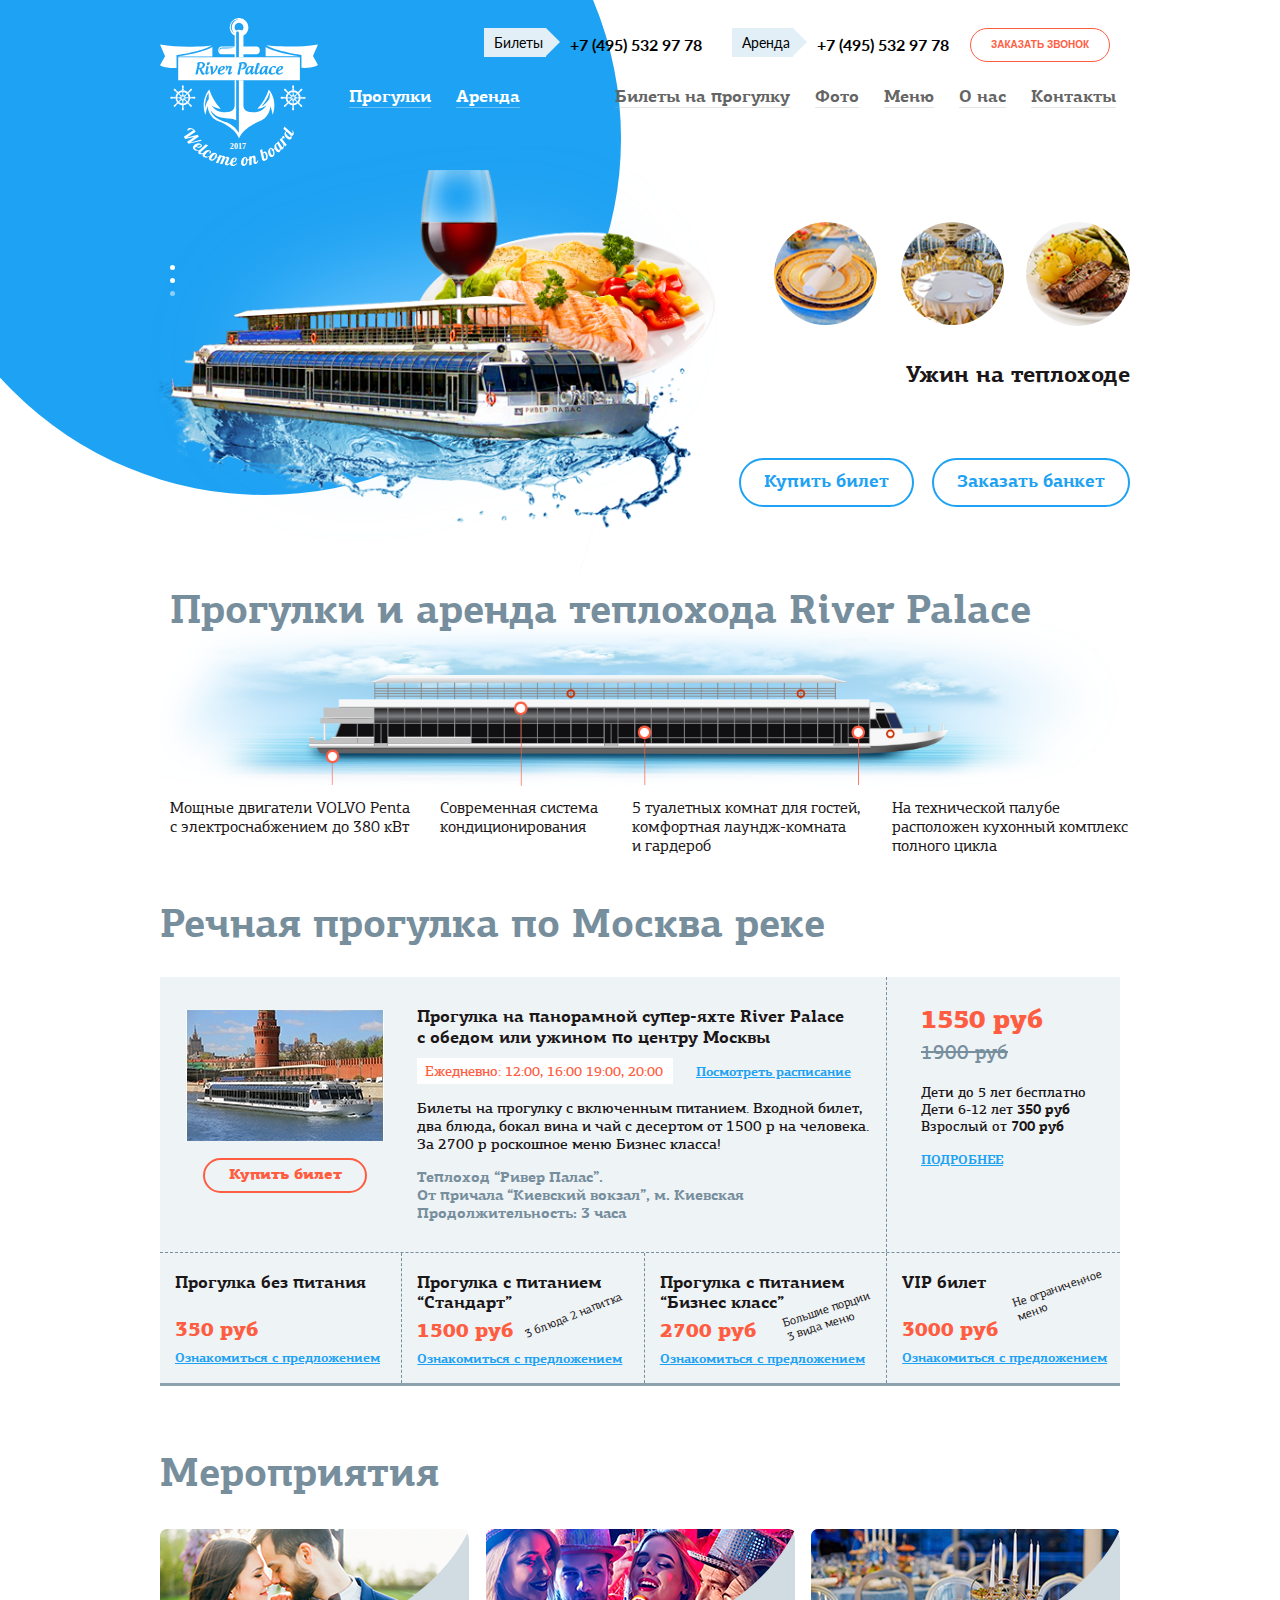
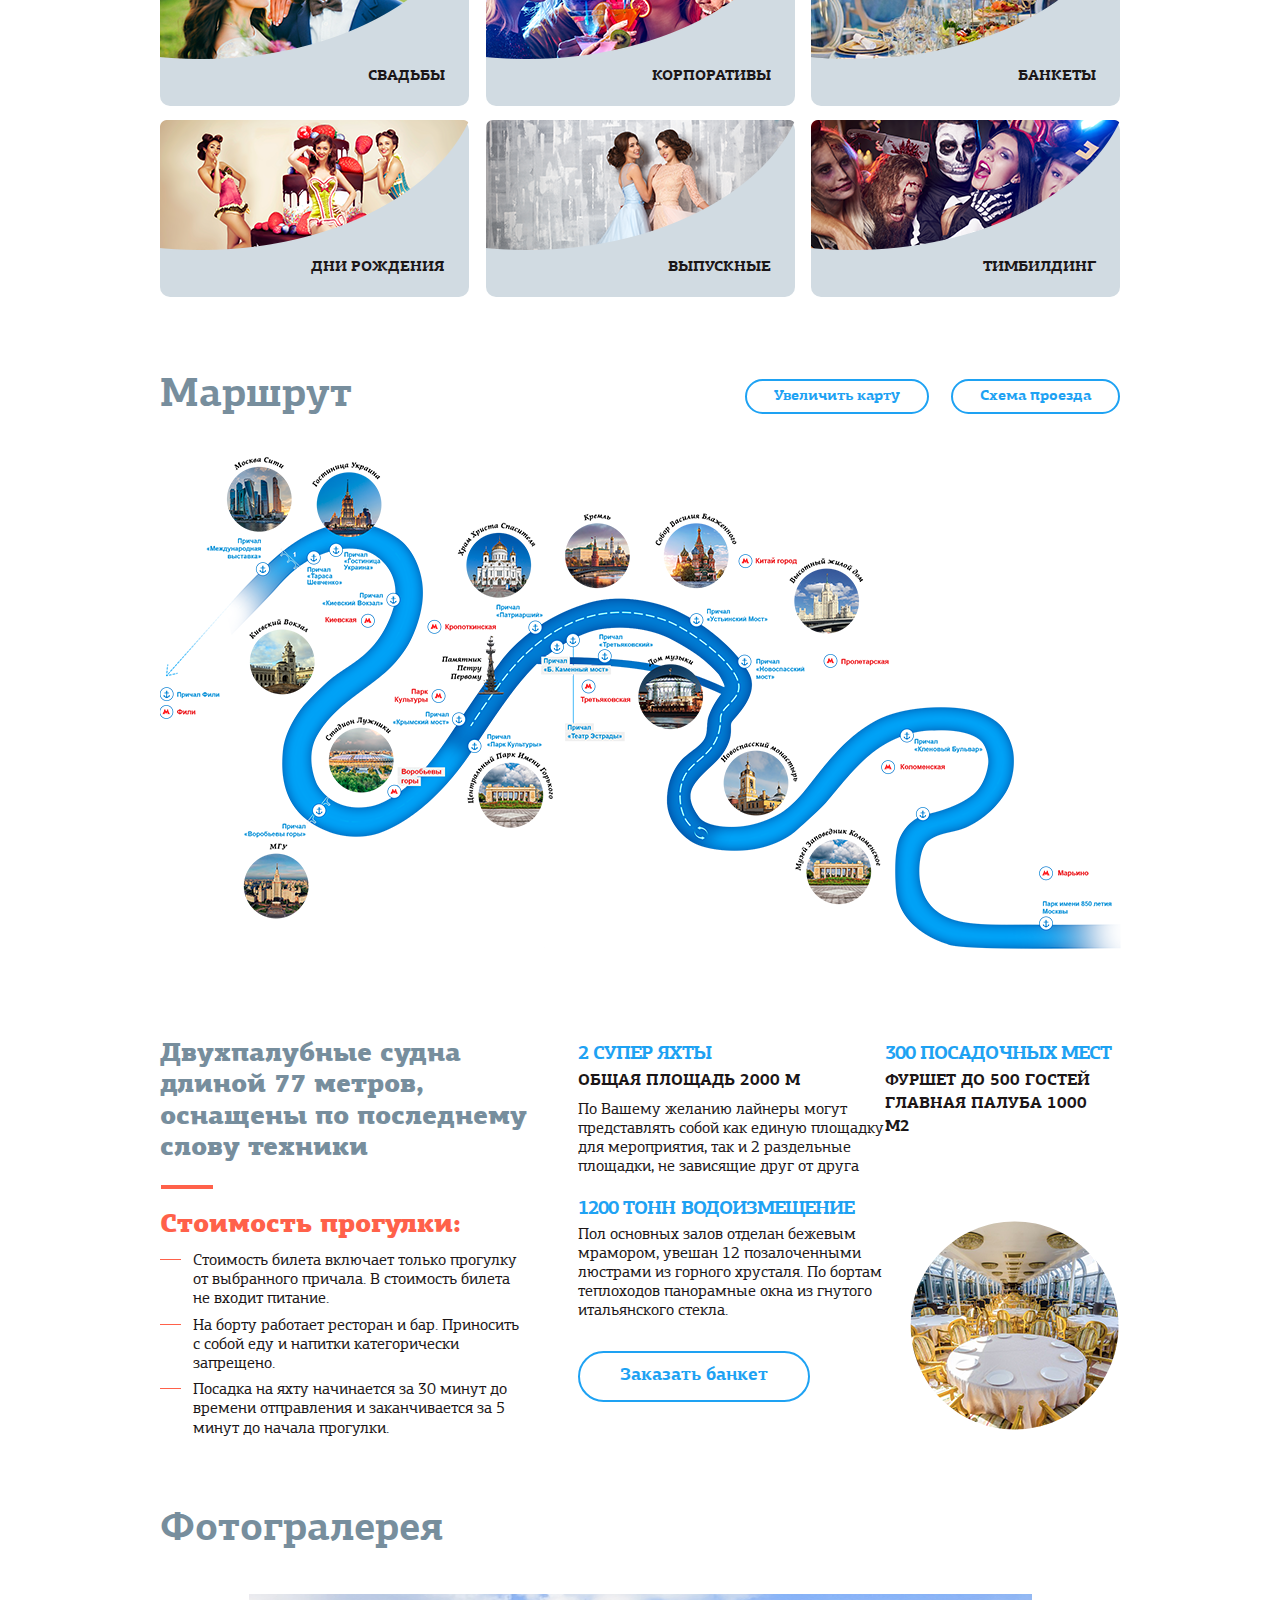
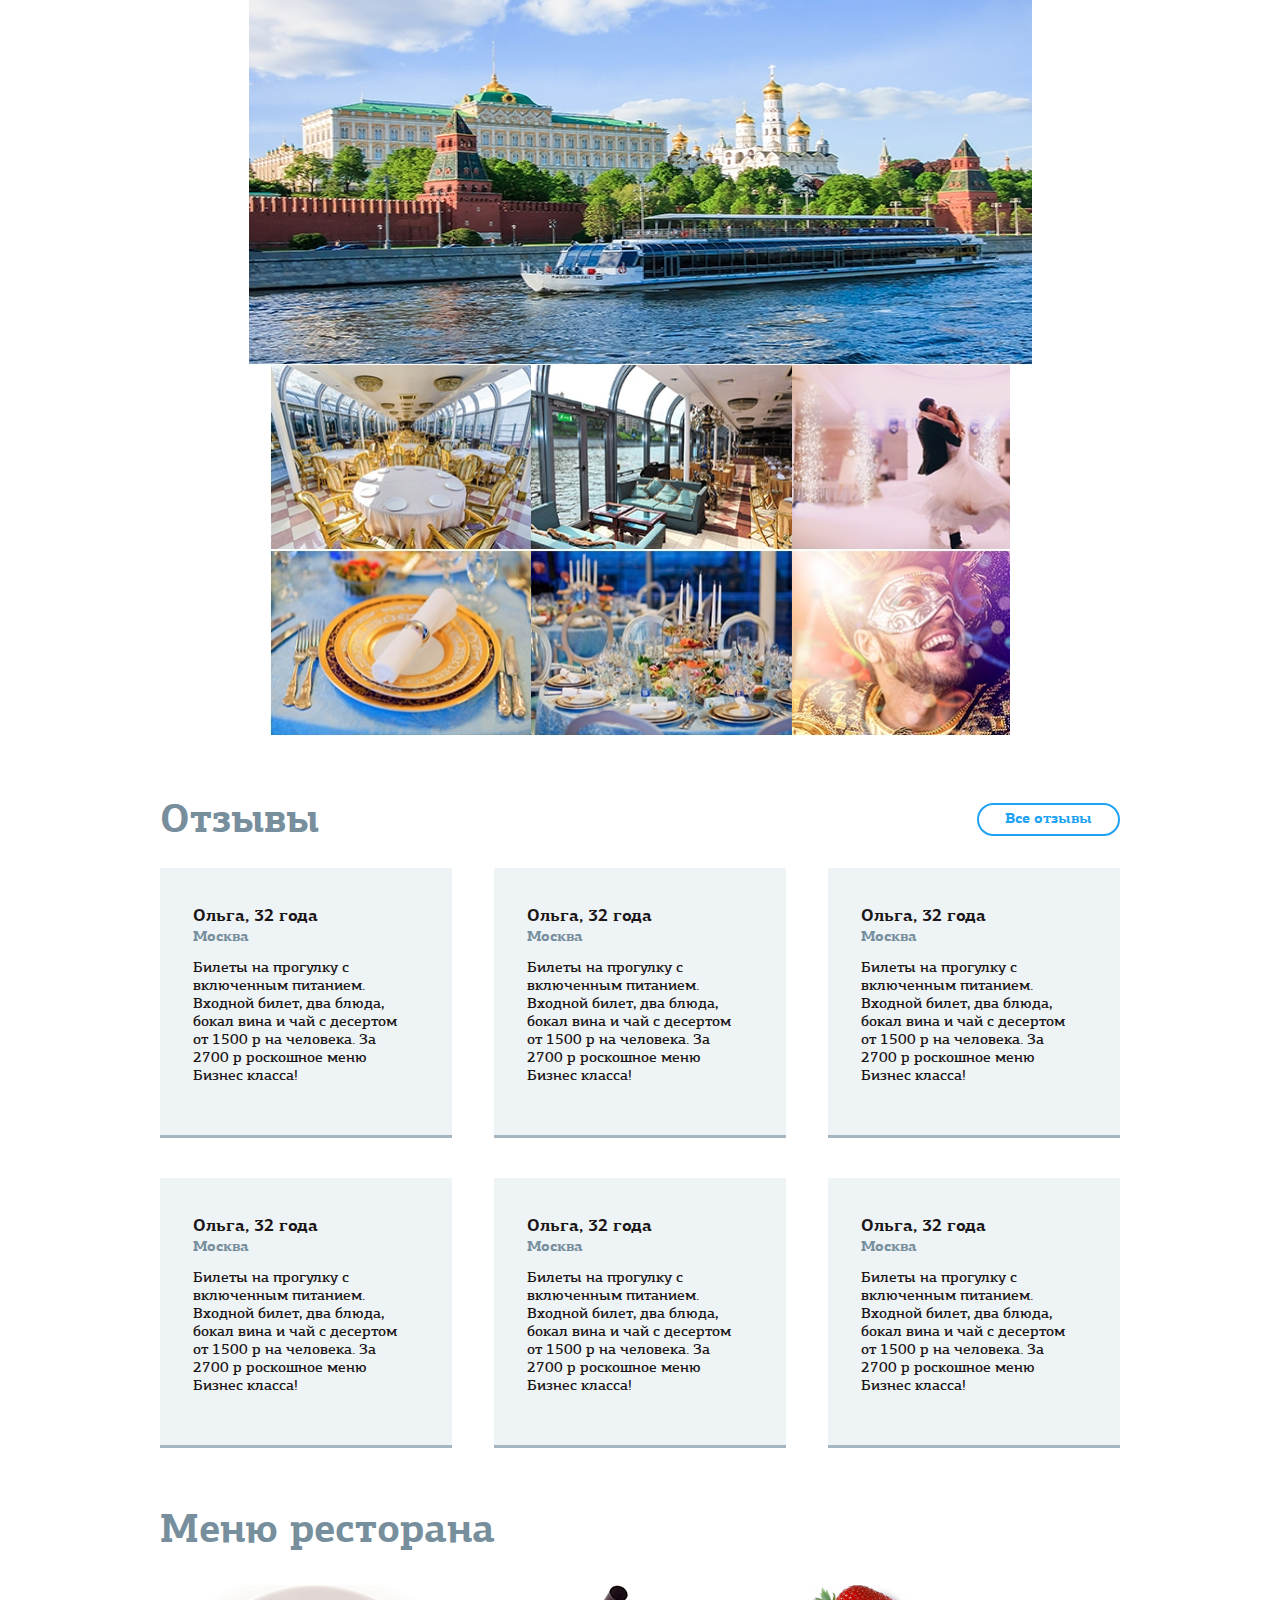
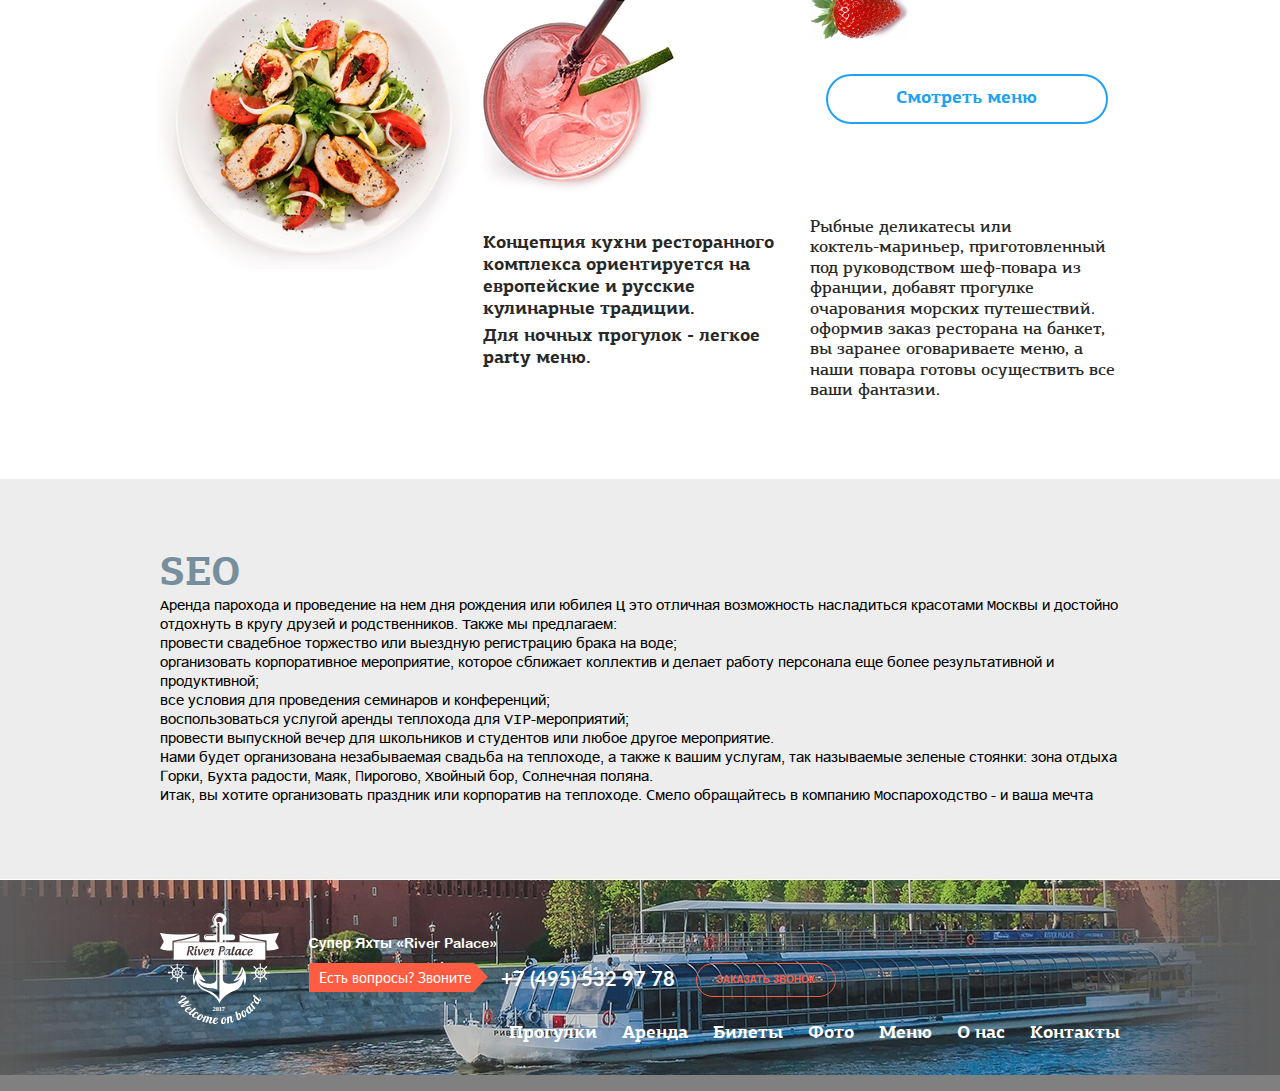
==== commit 19e0b37a: "corporate.html" ====
--- a/index.html
+++ b/index.html
@@ -6,7 +6,7 @@
     <meta name="viewport" content="width=device-width, initial-scale=1">
     <link rel="icon" href="favicon.svg" type="image/svg">
     <link href="css/style.min.css" rel="stylesheet">
-    <title>River palace</title>
+    <title>River Palace</title>
   </head>
 
   <body>
@@ -192,11 +192,11 @@
         <section class="events  container">
           <h2 class="title">Мероприятия</h2>
           <div class="events__wrapper">
-            <a href="#" class="events__sections">
+            <a href="wedding.html" class="events__sections">
               <img src="img/wedding-section.png" alt="свадьбы" class="events__image" width="309" height="130">
               <h3 class="events__title">свадьбы</h3>
             </a>
-            <a href="#" class="events__sections">
+            <a href="corporate.html" class="events__sections">
               <img src="img/corporative-section.png" alt="корпоративы" class="events__image" width="309" height="130">
               <h3 class="events__title">корпоративы</h3>
             </a>
--- a/css/style.min.css
+++ b/css/style.min.css
@@ -1,2 +1,2 @@
 /*! normalize.css v7.0.0 | MIT License | github.com/necolas/normalize.css */
-html{line-height:1.15;-ms-text-size-adjust:100%;-webkit-text-size-adjust:100%}body{min-width:320px;font-size:16px;line-height:1.2;color:#1b1617;margin:0 auto;padding:0;font-family:'agoraslabpro','times new roman',serif;font-weight:400}article,aside,details,figcaption,figure,footer,header,main,menu,nav,section{display:block}h1{font-size:2em;margin:.67em 0}figure{margin:1em 40px}hr{-webkit-box-sizing:content-box;box-sizing:content-box;height:0;overflow:visible}code,kbd,pre,samp{font-family:monospace,monospace;font-size:1em}a{background-color:transparent;-webkit-text-decoration-skip:objects}abbr[title]{border-bottom:none;-webkit-text-decoration:underline dotted;text-decoration:underline dotted}b,strong{font-weight:bolder}dfn{font-style:italic}mark{background-color:#ff0;color:#000}small{font-size:80%}sub,sup{font-size:75%;line-height:0;position:relative;vertical-align:baseline}sub{bottom:-.25em}sup{top:-.5em}audio,canvas,video{display:inline-block}audio:not([controls]){display:none;height:0}img{border-style:none;max-width:100%;height:auto}svg:not(:root){overflow:hidden}button,input,optgroup,select,textarea{font-family:sans-serif;font-size:100%;line-height:1.15;margin:0}button,input{overflow:visible}button,select{text-transform:none}[type=reset],[type=submit],button,html [type=button]{-webkit-appearance:button}[type=button]::-moz-focus-inner,[type=reset]::-moz-focus-inner,[type=submit]::-moz-focus-inner,button::-moz-focus-inner{border-style:none;padding:0}[type=button]:-moz-focusring,[type=reset]:-moz-focusring,[type=submit]:-moz-focusring,button:-moz-focusring{outline:1px dotted ButtonText}fieldset{padding:.35em .75em .625em}legend{color:inherit;display:table;max-width:100%;white-space:normal}progress{display:inline-block;vertical-align:baseline}textarea{overflow:auto}[type=checkbox],[type=radio],legend{-webkit-box-sizing:border-box;box-sizing:border-box;padding:0}[type=number]::-webkit-inner-spin-button,[type=number]::-webkit-outer-spin-button{height:auto}[type=search]{-webkit-appearance:textfield;outline-offset:-2px}[type=search]::-webkit-search-cancel-button,[type=search]::-webkit-search-decoration{-webkit-appearance:none}::-webkit-file-upload-button{-webkit-appearance:button;font:inherit}summary{display:list-item}[hidden],template{display:none}@font-face{font-family:'lato';src:url(../fonts/lato_regular.ttf) format('truetype');font-weight:400;font-style:normal;font-display:swap}@font-face{font-family:'lato';src:url(../fonts/lato_bold.ttf) format('truetype');font-weight:700;font-style:normal;font-display:swap}@font-face{font-family:'agoraslabpro';src:url(../fonts/agoraslabpro_regular.ttf) format('truetype');font-weight:400;font-style:normal;font-display:swap}@font-face{font-family:'agoraslabpro';src:url(../fonts/agoraslabpro_medium.ttf) format('truetype');font-weight:500;font-style:normal;font-display:swap}@font-face{font-family:'agoraslabpro';src:url(../fonts/agoraslabpro_bold.ttf) format('truetype');font-weight:700;font-style:normal;font-display:swap}@font-face{font-family:'agoraslabpro';src:url(../fonts/agoraslabpro_black.ttf) format('truetype');font-weight:900;font-style:normal;font-display:swap}@font-face{font-family:'arial';src:url(../fonts/arial_regular.ttf) format('truetype');font-weight:400;font-style:normal;font-display:swap}@font-face{font-family:'arial';src:url(../fonts/arial_bold.ttf) format('truetype');font-weight:700;font-style:normal;font-display:swap}.visually-hidden:not(:focus):not(:active),input[type=checkbox].visually-hidden,input[type=radio].visually-hidden{position:absolute;width:1px;height:1px;margin:-1px;border:0;padding:0;white-space:nowrap;-webkit-clip-path:inset(100%);clip-path:inset(100%);clip:rect(0 0 0 0);overflow:hidden}.container,.wrapper{margin-left:auto;margin-right:auto}.wrapper{overflow:hidden;width:1400px}.container{width:980px;padding-left:10px;padding-right:10px;-webkit-box-sizing:border-box;box-sizing:border-box}.bold{font-weight:700;font-family:inherit}.main-header{position:relative}.main-header::before{position:absolute;content:'';left:-92px;top:-218px;width:713px;height:713px;background-color:#1ea2f3;border-radius:50%}.main-header__container{display:inline-block;vertical-align:top;position:relative;z-index:1;margin-left:189px;margin-top:28px}.main-header__nav-button{display:none}.main-header__slider{margin-top:0}.logo{display:inline-block;vertical-align:top;position:relative;z-index:1;margin-top:18px}.logo--absolute{position:absolute}.logo--footer{width:119px;height:111px;margin-top:34px}.contacts{padding-left:135px}.contacts__type{display:inline-block;vertical-align:top;color:#000;font-family:'lato','tahoma',sans-serif;font-weight:400;font-size:14px;line-height:25px;position:relative;background-color:#e3eff6;padding:2px 3px 2px 10px;margin-right:20px}.contacts__type::after{position:absolute;content:'';width:0;height:0;top:0;right:-14px;border-style:solid;border-width:14px 0 14.5px 14px;border-color:transparent transparent transparent #e3eff6}.contacts__phone{text-decoration:none;font-size:16px;display:inline-block;color:#000;padding-top:7px;font-family:'lato','helvetica',sans-serif;font-weight:700;margin-right:17px}.contacts__phone:hover{text-decoration:underline}.contacts__phone--indent{margin-right:26px}.btn{display:inline-block;vertical-align:top;font-weight:700;border-radius:30px;border:2px solid transparent;text-decoration:none;margin-right:18px;text-align:center;-webkit-box-sizing:border-box;box-sizing:border-box;font-size:15px}.btn:last-child{margin-right:0}.btn:hover{text-decoration:underline}.btn--arial{font-family:'arial',sans-serif;font-size:10px;text-transform:uppercase;padding:10px 20px;border-width:1px}.btn--red{border-color:#ff5d42;color:#ff5d42}.btn--blue{border-color:#1ea2f3;color:#1ea2f3;font-family:'agoraslabpro','times new roman',serif}.btn--big{font-size:18px;padding:10px 23px 13px}.btn--padding{padding-left:28px;padding-right:28px}.btn--uppercase{text-transform:uppercase}.btn--details{font-size:18px;padding:10px 40px 15px}.btn--reviews{padding:4px 26px 7px;margin-top:10px}.nav-list{list-style:none;padding:0;display:-webkit-box;display:-ms-flexbox;display:flex;margin:24px 0 0}.nav-list__item{margin-right:25px}.nav-list__item:last-child{margin-right:0}.nav-list__item--indent{margin-right:95px}.nav-list__link{text-decoration:none;color:#656565;border-bottom:1px solid rgba(175,175,175,.32);font-weight:700;font-size:17px}.nav-list__link:hover{opacity:.8}.nav-list__link--white{color:#fff;border-bottom:1px solid rgba(255,255,255,.32)}.slides{position:relative;z-index:1;padding-left:191px;-webkit-box-sizing:border-box;box-sizing:border-box;width:1400px;margin-left:auto;margin-right:auto}.slides__list{list-style:none;padding:0;margin:0}.slides__item{padding-left:600px;background-repeat:no-repeat;background-position:left,top;min-height:426px}.slides__item--supper{display:none;background-image:url(../img/supper.png)}.slides__item--corporative{display:none;background-image:url(../img/corporative.png)}.slides__item--new-year{display:none;background-image:url(../img/new-year.png)}.slides__item--wedding{display:none;background-image:url(../img/wedding.png)}.slides__item--cruise{display:none;background-image:url(../img/cruise.png)}.slides__item--active{display:block}.slides__preview{padding-left:32px;padding-top:76px}.slides__img{width:104px;height:104px;border-radius:50%;background-repeat:no-repeat;background-size:contain;display:inline-block;vertical-align:top;margin-right:18px}.slides__img:last-child{margin-right:0}.slides__img--supper-1{background-image:url(../img/supper-1.png)}.slides__img--supper-2{background-image:url(../img/supper-2.png)}.slides__img--supper-3{background-image:url(../img/supper-3.png)}.slides__img--new-year-1{background-image:url(../img/new-year-1.png)}.slides__img--new-year-2{background-image:url(../img/new-year-2.png)}.slides__img--new-year-3{background-image:url(../img/new-year-3.png)}.slides__img--corporative-1{background-image:url(../img/corporative-1.png)}.slides__img--corporative-2{background-image:url(../img/corporative-2.png)}.slides__img--corporative-3{background-image:url(../img/corporative-3.png)}.slides__img--wedding-1{background-image:url(../img/wedding-1.png)}.slides__img--wedding-2{background-image:url(../img/wedding-2.png)}.slides__img--wedding-3{background-image:url(../img/wedding-3.png)}.slides__img--cruise-1{background-image:url(../img/cruise-1.png)}.slides__img--cruise-2{background-image:url(../img/cruise-2.png)}.slides__img--cruise-3{background-image:url(../img/cruise-3.png)}.slides__title{text-align:right;font-size:23px;font-weight:700;padding-right:221px;margin-top:35px}.slides__order--indent{margin-top:50px}.slides__link{margin-left:201px}.slides__controls{position:absolute;top:119px;left:220px;display:-webkit-box;display:-ms-flexbox;display:flex;-webkit-box-orient:vertical;-webkit-box-direction:normal;-ms-flex-direction:column;flex-direction:column}.slides__control{width:5px;height:5px;background-color:#fff;border-radius:50%;margin-bottom:8px;cursor:pointer}.slides__control:last-child{margin-bottom:0}.slides__control--active{background-color:rgba(255,255,255,.49)}.rent__image{display:block;width:1280px;margin-left:auto;margin-right:auto;margin-top:-48px}.rent__image--mobile{display:none}.rent__features{list-style:none;padding-left:10px;margin-top:0;margin-bottom:0;display:-webkit-box;display:-ms-flexbox;display:flex;-ms-flex-wrap:wrap;flex-wrap:wrap;-webkit-box-pack:justify;-ms-flex-pack:justify;justify-content:space-between}.rent__item{margin-top:10px}.rent__item--motor{width:241px;margin-right:29px}.rent__item--conditioner{width:159px;margin-right:33px}.rent__item--toilet{width:231px;margin-right:29px}.rent__item--kitchen{width:238px}.title{font-weight:700;color:#778e9d;font-size:40px;margin-left:auto;margin-right:auto}.title--indent{margin-bottom:30px}.title--width{max-width:612px;margin-left:219px;margin-top:13px}.title--no-margin-bottom{margin-bottom:0}.subtitle{font-weight:900;font-size:26px;color:#778e9d}.cruise{margin-top:44px}.cruise__content{background-color:#eef3f6}.cruise__wrapper{display:-webkit-box;display:-ms-flexbox;display:flex;-ms-flex-wrap:wrap;flex-wrap:wrap}.cruise__wrapper--border{border-top:1px dashed #778e9d;border-bottom:3px solid #8da1af}.cruise__order{padding-top:33px;padding-left:26px;display:-webkit-box;display:-ms-flexbox;display:flex;-webkit-box-orient:vertical;-webkit-box-direction:normal;-ms-flex-direction:column;flex-direction:column;-webkit-box-align:center;-ms-flex-align:center;align-items:center}.cruise__order-link{width:164px;margin-top:17px;padding-top:5px;padding-bottom:8px;font-weight:900}.cruise__description{width:452px;border-right:1px dashed #778e9d;padding:12px 17px 15px 33px}.cruise__title{font-size:17px;font-weight:700;margin-bottom:11px}.cruise__time{background-color:#fff;color:#ff5d42;font-size:14px;font-weight:500;display:inline-block;padding:5px 10px 4px 8px;margin-right:19px}.cruise__link{text-decoration:underline;color:#1ea2f3;font-size:13px;font-weight:700}.cruise__link--uppercase{text-transform:uppercase}.cruise__details{font-size:15px;font-weight:500}.cruise__details--grey{color:#778e9d;font-weight:700}.cruise__prices{width:233px;-webkit-box-sizing:border-box;box-sizing:border-box;padding-left:34px;padding-top:26px}.cruise__info{font-size:14px;font-weight:500;margin-top:20px}.cruise__list{list-style:none;padding-left:0;margin:0;display:-webkit-box;display:-ms-flexbox;display:flex}.cruise__item{width:242.4px;-webkit-box-sizing:border-box;box-sizing:border-box;border-right:1px dashed #778e9d;position:relative;padding-left:15px;padding-bottom:16px}.cruise__item:last-child{width:234px;border-right:none}.cruise__subtitle{font-size:17px;font-weight:700;margin-top:19px;margin-bottom:5px}.cruise__subtitle--indent{margin-bottom:25px}.cruise__item-detail{position:absolute;font-size:12px}.cruise__item-detail--standart{right:19px;top:55px;-webkit-transform:rotate(-22deg);transform:rotate(-22deg)}.cruise__item-detail--business{right:12px;top:49px;-webkit-transform:rotate(-18deg);transform:rotate(-18deg)}.cruise__item-detail--vip{right:15px;top:28px;-webkit-transform:rotate(-19deg);transform:rotate(-19deg)}.price{font-size:20px;font-weight:900;display:block}.price--new{color:#ff5d42;margin-bottom:6px}.price--old{font-weight:500;color:#778e9d;text-decoration:line-through}.price--big{font-size:26px}.events{margin-top:62px}.events__wrapper{display:-webkit-box;display:-ms-flexbox;display:flex;-ms-flex-wrap:wrap;flex-wrap:wrap;-webkit-box-pack:justify;-ms-flex-pack:justify;justify-content:space-between}.events__sections{background-color:#d1dbe2;border-radius:10px;margin-bottom:14px;text-decoration:none;color:#1b1617}.events__sections:hover{text-decoration:underline}.events__title{font-size:15px;font-weight:700;text-transform:uppercase;text-align:right;padding-right:24px;margin-top:3px;margin-bottom:22px}.route{margin-top:23px}.route__links,.route__title{display:inline-block;vertical-align:top}.route__title{margin-bottom:41px;width:420px;padding-left:219px;margin-right:19px}.route__links{margin-top:45px}.route__link{padding-top:5px;padding-bottom:8px}.route__image{display:block;margin-left:auto;margin-right:auto}.details{display:-webkit-box;display:-ms-flexbox;display:flex;-ms-flex-wrap:wrap;flex-wrap:wrap;margin-top:65px}.details__column--wide{width:368px;margin-right:50px}.details__column--middle{width:307px;padding-top:5px}.details__column--narrow{width:228px;padding-top:5px}.details__title{font-weight:900;font-size:26px;color:#ff614a;position:relative;padding-top:20px;margin-bottom:12px}.details__price-item::before,.details__title::before{position:absolute;content:'';background-color:#ff614a;width:52px;height:4px;top:-2px;left:1px}.details__price{list-style:none;padding-left:0;margin:0}.details__price-item{padding-left:33px;position:relative;margin-bottom:7px}.details__price-item::before{width:21px;height:1px;top:9px;left:0}.details__subtitle{text-transform:uppercase;color:#1ea2f3;font-weight:700;font-size:19px;margin-top:22px;margin-bottom:0;letter-spacing:-.05em}.details__content{margin-top:4px;line-height:19px}.details__content b{margin-bottom:8px;text-transform:uppercase;display:block;line-height:23px}.details__link{margin-top:16px}.details__image{margin-top:68px;margin-left:25px}.photo{padding-top:25px}.photo__wrapper{margin-top:44px}.photo__half-wrapper,.photo__wrapper{display:-webkit-box;display:-ms-flexbox;display:flex}.photo__column{margin-right:2px}.photo__container{height:371px}.photo__container--big{width:610px}.photo__container--middle,.photo__container--small{width:282px;display:-webkit-box;display:-ms-flexbox;display:flex;-webkit-box-orient:vertical;-webkit-box-direction:normal;-ms-flex-direction:column;flex-direction:column;-webkit-box-pack:justify;-ms-flex-pack:justify;justify-content:space-between}.photo__container--small{width:218px}.photo__container img{height:100%}.reviews{padding-top:25px}.reviews__title{margin-left:0;margin-right:0;margin-bottom:26px}.reviews__list,.reviews__wrapper{display:-webkit-box;display:-ms-flexbox;display:flex;-webkit-box-pack:justify;-ms-flex-pack:justify;justify-content:space-between}.reviews__wrapper{-webkit-box-align:center;-ms-flex-align:center;align-items:center}.reviews__list{-ms-flex-wrap:wrap;flex-wrap:wrap}.review{width:292px;min-height:270px;-webkit-box-sizing:border-box;box-sizing:border-box;border-bottom:3px solid rgba(141,161,175,.75);background-color:#eef3f6;margin-bottom:40px;padding:37px 54px 20px 33px}.review__author{font-style:normal;font-weight:700}.review__author-name{display:block;font-size:17px}.review__author-location{font-size:15px;color:#778e9d}.review__text{font-style:normal;padding:0;margin:13px 0 0;font-size:15px;font-weight:500}.menu__title{margin-top:16px}.menu__wrapper{display:-webkit-box;display:-ms-flexbox;display:flex;-ms-flex-wrap:wrap;flex-wrap:wrap;margin-left:157px}.menu__column--wide{width:396px;margin-right:16px}.menu__column--middle{width:394px;padding-top:17px}.menu__column--narrow{width:230px;margin-right:3px}.menu__image{margin-top:-58px}.menu__description{color:#282828;font-weight:700;font-size:18px;padding-left:4px;margin-top:35px;line-height:22px;margin-bottom:0}.menu__description+.menu__description{margin-top:5px}.menu__text{color:#282828;font-weight:500;font-size:17px;padding-left:27px;margin-top:92px;max-width:350px}.menu__link{margin-top:30px;margin-left:47px}.description{margin-top:62px;padding-top:35px;padding-bottom:75px;background-color:#ededed}.description__content,.description__list{font-family:'arial','helvetica',sans-serif;font-size:15px;color:#000;margin:0;line-height:19px}.description__list{list-style:none;padding:0}.main-footer{background-color:gray;background-image:url(../img/footer-bg.jpg);background-repeat:no-repeat;background-position:center top;padding-bottom:48px}.main-footer__container,.main-footer__row,.main-footer__wrapper{display:-webkit-box;display:-ms-flexbox;display:flex}.main-footer__wrapper{-webkit-box-orient:vertical;-webkit-box-direction:normal;-ms-flex-direction:column;flex-direction:column;margin-top:50px;margin-left:30px}.main-footer__row{-ms-flex-wrap:wrap;flex-wrap:wrap}.main-footer__title{font-family:'arial','helvetica',sans-serif;font-size:14px;color:#fff;margin-right:99px;margin-top:6px}.feedback__mark,.feedback__phone{color:#fff;font-family:'lato','tahoma',sans-serif;display:inline-block;vertical-align:top}.feedback__mark{line-height:25px;position:relative;background-color:#ff5d42;padding:2px 3px 2px 10px;font-weight:400;font-size:14px;margin-right:23px}.feedback__mark::after{position:absolute;content:'';width:0;height:0;top:0;right:-14px;border-style:solid;border-width:14px 0 14.5px 14px;border-color:transparent transparent transparent #ff5d42}.feedback__phone{text-decoration:none;font-size:20px;font-weight:700;margin-top:3px;margin-right:17px}.navigation{margin-left:auto;margin-top:24px}.navigation__item{text-decoration:none;font-size:18px;font-weight:700;color:#fff;margin-right:21px}.navigation__item:hover{text-decoration:underline}.navigation__item:last-child{margin-right:0}@media (max-width:1420px){.wrapper{width:100%;overflow:auto}.main-header__slider{width:980px;margin-left:auto;margin-right:auto}.slides{width:100%;padding-left:0;margin-top:40px}.slides__controls{left:20px}.slides__item{background-size:58% auto;padding-left:58%}.slides__item--active{display:-webkit-box;display:-ms-flexbox;display:flex;-webkit-box-orient:vertical;-webkit-box-direction:normal;-ms-flex-direction:column;flex-direction:column}.slides__preview{padding-left:0;margin-left:auto}.slides__title{padding-right:0;margin-left:auto}.slides__order{display:-webkit-box;display:-ms-flexbox;display:flex;margin-left:auto;-webkit-box-pack:justify;-ms-flex-pack:justify;justify-content:space-between}.rent{width:980px;padding-left:10px;padding-right:10px}.rent,.route,.title--width{-webkit-box-sizing:border-box;box-sizing:border-box;margin-left:auto;margin-right:auto}.title--width{max-width:980px;padding-left:10px;padding-right:10px}.route{width:980px}.route__title{padding-left:10px}.route__links{float:right;margin-right:10px}.photo{width:980px;-webkit-box-sizing:border-box;box-sizing:border-box;margin-left:auto;margin-right:auto}.photo__wrapper{-webkit-box-orient:vertical;-webkit-box-direction:normal;-ms-flex-direction:column;flex-direction:column}.photo__half-wrapper{-webkit-box-pack:center;-ms-flex-pack:center;justify-content:center}.photo__column{margin-right:0}.photo__container--big{width:783px}.photo__container--big img,.photo__container--middle img,.photo__container--small img{width:100%}.photo__container--middle,.photo__container--small{width:261px}.menu{width:980px;-webkit-box-sizing:border-box;box-sizing:border-box;margin-left:auto;margin-right:auto}.menu__wrapper{margin-left:0;-ms-flex-pack:distribute;justify-content:space-around}.menu__column--middle,.menu__column--narrow,.menu__column--wide{width:32%;margin:0;padding:0}.menu__description{padding-left:0}.menu__image{margin-top:0}.menu__link{display:block;margin-left:auto;margin-right:auto;width:90%}.menu__text{padding-left:0}}@media (max-width:1040px){.container{width:100%}.logo--absolute{position:relative;display:inline-block}.main-header__container{margin-left:20px;display:inline-block;vertical-align:top;width:calc(100% - 25px - 158px)}.contacts{padding-left:0;width:260px;display:-webkit-box;display:-ms-flexbox;display:flex;-webkit-box-orient:vertical;-webkit-box-direction:normal;-ms-flex-direction:column;flex-direction:column;margin-left:auto}.contacts__phone,.contacts__phone--indent{margin-right:0;margin-bottom:20px}.contacts__link{width:100%}.main-header__nav{position:absolute;top:0;left:0;max-width:400px}.nav-list{-ms-flex-wrap:wrap;flex-wrap:wrap;margin:0}.nav-list__item--indent{margin-right:25px}.nav-list__item{margin-bottom:15px}.main-header__slider{width:100%;-webkit-box-sizing:border-box;box-sizing:border-box;padding-left:10px;padding-right:10px}.slides{margin-top:0}.slides__item{background-size:55% auto;padding-left:55%}.btn--big{padding-left:19px;padding-right:19px}.rent{width:100%}.cruise__item br,.rent__image{display:none}.rent__image--mobile{display:block}.rent__item--conditioner,.rent__item--kitchen,.rent__item--motor,.rent__item--toilet{margin-right:0;width:24%}.title,.title--width{max-width:100%;width:100%;font-size:34px;padding-left:10px;padding-right:10px;-webkit-box-sizing:border-box;box-sizing:border-box}.cruise__wrapper--border{border:0}.cruise__list{-webkit-box-pack:justify;-ms-flex-pack:justify;justify-content:space-between}.cruise__item{padding-left:10px;padding-right:10px;border:1px dashed #778e9d;width:24%;-webkit-box-sizing:border-box;box-sizing:border-box}.price--new{margin-top:6px}.cruise__item:last-child{width:24%;border:1px dashed #778e9d}.cruise__item-detail{position:static}.cruise__order{width:25%}.cruise__description,.cruise__order,.cruise__prices{-webkit-box-sizing:border-box;box-sizing:border-box;padding:20px}.cruise__description{border:0;width:45%}.cruise__prices{width:30%}.events__wrapper{-webkit-box-pack:start;-ms-flex-pack:start;justify-content:flex-start}.events__sections{margin-right:auto}.events__sections:nth-child(3n){margin-right:0}.route{width:100%;padding-left:10px;padding-right:10px;-webkit-box-sizing:border-box;box-sizing:border-box}.route__links{float:none;margin-top:0;margin-bottom:30px;margin-left:10px}.route__image{width:100%;padding-left:10px;padding-right:10px;-webkit-box-sizing:border-box;box-sizing:border-box}.details{-webkit-box-pack:justify;-ms-flex-pack:justify;justify-content:space-between}.details__column--wide{width:40%;margin-right:0}.details__column--middle{width:30%}.details__column--narrow{width:27%}.details__image{display:block;margin-left:auto;margin-right:auto}.photo{width:100%;-webkit-box-sizing:border-box;box-sizing:border-box;padding-left:10px;padding-right:10px}.btn--reviews{width:200px}.reviews__list{-ms-flex-pack:distribute;justify-content:space-around}.description,.menu{width:100%;-webkit-box-sizing:border-box;box-sizing:border-box}.menu{padding-left:10px;padding-right:10px}.description{padding:10px 10px 30px;margin-top:30px}.title--no-margin-bottom{margin-bottom:20px}.main-footer__wrapper{margin-top:30px;margin-left:20px}.main-footer__title{display:none}.photo__container--big{width:100%}}@media (max-width:980px){.events__wrapper{-ms-flex-pack:distribute;justify-content:space-around}.events__sections{margin-right:0}.events__sections:nth-child(3n){margin-right:0}}@media (max-width:880px){.main-header::before{display:none}.main-header__wrapper{background-color:#1ea2f3;padding-bottom:20px}.main-header__nav-button{display:block;position:absolute;content:'';right:5px;top:15px;width:24px;height:24px;background-image:url(../img/icon-menu-cross.svg);background-repeat:no-repeat;cursor:pointer;margin:0;padding:0;background-color:transparent;border:0;z-index:20}.main-header__nav-button--open{background-image:url(../img/icon-menu-burger.svg);top:0}.main-header__nav--closed{display:none}.nav-list__link--white{border-bottom:1px solid rgba(175,175,175,.32)}.contacts{margin-left:0}.main-header__nav{left:auto;right:0;max-width:100%;z-index:10;background-color:#fff;padding:15px 40px 15px 20px;height:85%}.nav-list__link,.nav-list__link--white{color:#1ea2f3}.slides__control{background-color:#1ea2f3}.slides__control--active{opacity:.5}.slides__preview{display:none}.slides__title{margin-left:0;text-align:center}.slides__order{-webkit-box-orient:vertical;-webkit-box-direction:normal;-ms-flex-direction:column;flex-direction:column;margin-left:0}.slides__order--indent{margin-top:0;height:120px}.btn--blue{margin-right:0}+.btn--blue{margin-top:20px}.slides__item{-ms-flex-pack:distribute;justify-content:space-around;background-position:left,center;min-height:340px}.slides__link{margin-left:0}.rent__image{margin-top:0}.rent__item--conditioner,.rent__item--kitchen,.rent__item--motor,.rent__item--toilet{width:48%}.btn--details{padding-left:30px;padding-right:30px}.menu__link{width:100%;padding-left:0;padding-right:0}}@media (max-width:800px){.main-footer{width:100%}.logo--footer{display:none}.main-footer__wrapper{margin-left:0}.main-footer__container,.main-footer__row{-webkit-box-pack:center;-ms-flex-pack:center;justify-content:center}.details{margin-top:30px}}@media (max-width:720px){.details__column--wide{width:100%}.details__column--middle{width:49%}.details__column--narrow{width:49%;text-align:center}.cruise__order{display:none}.cruise__wrapper{-webkit-box-pack:justify;-ms-flex-pack:justify;justify-content:space-between}.cruise__description{width:60%}.cruise__prices{width:38%}.title,.title--width{font-size:30px}.photo__wrapper{margin-top:30px;-ms-flex-wrap:wrap;flex-wrap:wrap}.photo__half-wrapper,.photo__wrapper{-webkit-box-orient:horizontal;-webkit-box-direction:normal;-ms-flex-direction:row;flex-direction:row}.photo__container--big,.photo__container--middle,.photo__container--small,.photo__half-wrapper--width{width:100%}.menu__column--wide{display:none}.menu__column--middle,.menu__column--narrow{width:49%}.menu__text{margin-top:50px}}@media (max-width:660px){.contacts{width:88%}.contacts__type{display:block;width:70%}.cruise,.events{margin-top:40px}.route{margin-top:0}.route__title{margin-bottom:30px}.navigation{display:-webkit-box;display:-ms-flexbox;display:flex;-ms-flex-wrap:wrap;flex-wrap:wrap;-ms-flex-pack:distribute;justify-content:space-around}.navigation__item{margin-bottom:20px;margin-left:21px}.navigation__item:last-child{margin-right:21px}.main-footer{background-image:none;background-color:#1ea2f3}.feedback{display:-webkit-box;display:-ms-flexbox;display:flex;-webkit-box-orient:vertical;-webkit-box-direction:normal;-ms-flex-direction:column;flex-direction:column}.feedback__mark,.feedback__phone{margin-right:0;margin-bottom:20px}}@media (max-width:600px){.photo__half-wrapper--wrap{-ms-flex-wrap:wrap;flex-wrap:wrap}.photo__container--big,.photo__container--middle,.photo__container--small{width:300px}.main-header__wrapper{position:relative;z-index:10}.main-header__nav{height:auto;border:1px dashed #778e9d;padding-right:0;padding-left:10px;width:100%;-webkit-box-sizing:border-box;box-sizing:border-box;z-index:10}.nav-list{-webkit-box-orient:vertical;-webkit-box-direction:normal;-ms-flex-direction:column;flex-direction:column}.cruise__list{-ms-flex-wrap:wrap;flex-wrap:wrap;-ms-flex-pack:distribute;justify-content:space-around}.cruise__item{width:48%;margin-bottom:20px}.cruise__item:last-child{width:48%}}@media (max-width:520px){.logo--absolute{width:119px;height:111px}.main-header__container{margin-left:10px;width:calc(100% - 15px - 119px)}.menu__column img,.slides{display:none}.menu__column--middle,.menu__column--narrow{width:100%}.menu__column .menu__image{display:block}.menu__description,.menu__link,.menu__text{margin-top:20px;margin-left:auto;margin-right:auto}.menu__link{display:block;width:80%}.menu__description,.menu__text{text-align:center;width:90%;max-width:90%}.btn--reviews{width:220px;padding-left:0;padding-right:0}.rent__item--conditioner,.rent__item--kitchen,.rent__item--motor,.rent__item--toilet{width:100%}.cruise__description{width:100%;padding-bottom:0}.cruise__prices{width:100%;padding-top:0}}@media (max-width:421px){.title,.title--width{font-size:26px}.details__column--middle{width:100%;text-align:center}.details__column--narrow{width:100%}.details__image{margin-top:20px}.route__links{-webkit-box-orient:vertical;-webkit-box-direction:normal;-ms-flex-direction:column;flex-direction:column}.route__link,.route__links{margin-bottom:10px}}+html{line-height:1.15;-ms-text-size-adjust:100%;-webkit-text-size-adjust:100%}body{min-width:320px;font-size:16px;line-height:1.2;color:#1b1617;margin:0 auto;padding:0;font-family:'agoraslabpro','times new roman',serif;font-weight:400}article,aside,details,figcaption,figure,footer,header,main,menu,nav,section{display:block}h1{font-size:2em;margin:.67em 0}figure{margin:1em 40px}hr{-webkit-box-sizing:content-box;box-sizing:content-box;height:0;overflow:visible}code,kbd,pre,samp{font-family:monospace,monospace;font-size:1em}a{background-color:transparent;-webkit-text-decoration-skip:objects}abbr[title]{border-bottom:none;-webkit-text-decoration:underline dotted;text-decoration:underline dotted}b,strong{font-weight:bolder}dfn{font-style:italic}mark{background-color:#ff0;color:#000}small{font-size:80%}sub,sup{font-size:75%;line-height:0;position:relative;vertical-align:baseline}sub{bottom:-.25em}sup{top:-.5em}audio,canvas,video{display:inline-block}audio:not([controls]){display:none;height:0}img{border-style:none;max-width:100%;height:auto}svg:not(:root){overflow:hidden}button,input,optgroup,select,textarea{font-family:sans-serif;font-size:100%;line-height:1.15;margin:0}button,input{overflow:visible}button,select{text-transform:none}[type=reset],[type=submit],button,html [type=button]{-webkit-appearance:button}[type=button]::-moz-focus-inner,[type=reset]::-moz-focus-inner,[type=submit]::-moz-focus-inner,button::-moz-focus-inner{border-style:none;padding:0}[type=button]:-moz-focusring,[type=reset]:-moz-focusring,[type=submit]:-moz-focusring,button:-moz-focusring{outline:1px dotted ButtonText}fieldset{padding:.35em .75em .625em}legend{color:inherit;display:table;max-width:100%;white-space:normal}progress{display:inline-block;vertical-align:baseline}textarea{overflow:auto}[type=checkbox],[type=radio],legend{-webkit-box-sizing:border-box;box-sizing:border-box;padding:0}[type=number]::-webkit-inner-spin-button,[type=number]::-webkit-outer-spin-button{height:auto}[type=search]{-webkit-appearance:textfield;outline-offset:-2px}[type=search]::-webkit-search-cancel-button,[type=search]::-webkit-search-decoration{-webkit-appearance:none}::-webkit-file-upload-button{-webkit-appearance:button;font:inherit}summary{display:list-item}[hidden],template{display:none}@font-face{font-family:'lato';src:url(../fonts/lato_regular.ttf) format('truetype');font-weight:400;font-style:normal;font-display:swap}@font-face{font-family:'lato';src:url(../fonts/lato_bold.ttf) format('truetype');font-weight:700;font-style:normal;font-display:swap}@font-face{font-family:'agoraslabpro';src:url(../fonts/agoraslabpro_regular.ttf) format('truetype');font-weight:400;font-style:normal;font-display:swap}@font-face{font-family:'agoraslabpro';src:url(../fonts/agoraslabpro_medium.ttf) format('truetype');font-weight:500;font-style:normal;font-display:swap}@font-face{font-family:'agoraslabpro';src:url(../fonts/agoraslabpro_bold.ttf) format('truetype');font-weight:700;font-style:normal;font-display:swap}@font-face{font-family:'agoraslabpro';src:url(../fonts/agoraslabpro_black.ttf) format('truetype');font-weight:900;font-style:normal;font-display:swap}@font-face{font-family:'arial';src:url(../fonts/arial_regular.ttf) format('truetype');font-weight:400;font-style:normal;font-display:swap}@font-face{font-family:'arial';src:url(../fonts/arial_bold.ttf) format('truetype');font-weight:700;font-style:normal;font-display:swap}.visually-hidden:not(:focus):not(:active),input[type=checkbox].visually-hidden,input[type=radio].visually-hidden{position:absolute;width:1px;height:1px;margin:-1px;border:0;padding:0;white-space:nowrap;-webkit-clip-path:inset(100%);clip-path:inset(100%);clip:rect(0 0 0 0);overflow:hidden}.wrapper{width:1400px;overflow:hidden;margin-left:auto;margin-right:auto}.wrapper--inner{width:1680px}.container{width:980px;padding-left:10px;padding-right:10px;-webkit-box-sizing:border-box;box-sizing:border-box;margin-left:auto;margin-right:auto}.bold{font-weight:700;font-family:inherit}.main-header{position:relative}.main-header::before{position:absolute;content:'';left:-92px;top:-218px;width:713px;height:713px;background-color:#1ea2f3;border-radius:50%}.main-header--corporate{background-image:url(../img/corporate-bg.png);background-position:right top;background-repeat:no-repeat}.main-header--corporate::before{left:47px}.main-header__container{display:inline-block;vertical-align:top;position:relative;z-index:1;margin-left:189px;margin-top:28px}.main-header__nav-button{display:none}.main-header__slider{margin-top:0}.logo{display:inline-block;vertical-align:top;position:relative;z-index:1;margin-top:18px}.logo--absolute{position:absolute}.logo--footer{width:119px;height:111px;margin-top:34px}.contacts{padding-left:135px}.contacts__type{display:inline-block;vertical-align:top;color:#000;font-family:'lato','tahoma',sans-serif;font-weight:400;font-size:14px;line-height:25px;position:relative;background-color:#e3eff6;padding:2px 3px 2px 10px;margin-right:20px}.contacts__type::after{position:absolute;content:'';width:0;height:0;top:0;right:-14px;border-style:solid;border-width:14px 0 14.5px 14px;border-color:transparent transparent transparent #e3eff6}.contacts__phone{text-decoration:none;font-size:16px;display:inline-block;color:#000;padding-top:7px;font-family:'lato','helvetica',sans-serif;font-weight:700;margin-right:17px}.contacts__phone:hover{text-decoration:underline}.contacts__phone--indent{margin-right:26px}.btn{display:inline-block;vertical-align:top;font-weight:700;border-radius:30px;background-color:transparent;border:2px solid transparent;text-decoration:none;margin-right:18px;text-align:center;-webkit-box-sizing:border-box;box-sizing:border-box;font-size:15px}.btn:last-child{margin-right:0}.btn:hover{text-decoration:underline}.btn--arial{font-family:'arial',sans-serif;font-size:10px;text-transform:uppercase;padding:10px 20px;border-width:1px}.btn--red{border-color:#ff5d42;color:#ff5d42}.btn--blue{border-color:#1ea2f3;color:#1ea2f3;font-family:'agoraslabpro','times new roman',serif}.btn--big{font-size:18px;padding:10px 23px 13px}.btn--padding{padding-left:27px;padding-right:27px}.btn--uppercase{text-transform:uppercase}.btn--details{font-size:18px;padding:10px 40px 15px}.btn--reviews{padding:4px 26px 7px;margin-top:10px}.nav-list{list-style:none;padding:0;display:-webkit-box;display:-ms-flexbox;display:flex;margin:24px 0 0}.nav-list__item{margin-right:25px}.nav-list__item:last-child{margin-right:0}.nav-list__item--indent{margin-right:95px}.nav-list__link{text-decoration:none;color:#656565;border-bottom:1px solid rgba(175,175,175,.32);font-weight:700;font-size:17px}.nav-list__link:hover{opacity:.8}.nav-list__link--white{color:#fff;border-bottom:1px solid rgba(255,255,255,.32)}.slides{position:relative;z-index:1;padding-left:191px;-webkit-box-sizing:border-box;box-sizing:border-box;width:1400px;margin-left:auto;margin-right:auto}.slides__list{list-style:none;padding:0;margin:0}.slides__item{padding-left:600px;background-repeat:no-repeat;background-position:left,top;min-height:426px}.slides__item--supper{display:none;background-image:url(../img/supper.png)}.slides__item--corporative{display:none;background-image:url(../img/corporative.png)}.slides__item--new-year{display:none;background-image:url(../img/new-year.png)}.slides__item--wedding{display:none;background-image:url(../img/wedding.png)}.slides__item--cruise{display:none;background-image:url(../img/cruise.png)}.slides__item--active{display:block}.slides__preview{padding-left:32px;padding-top:76px}.slides__img{width:104px;height:104px;border-radius:50%;background-repeat:no-repeat;background-size:contain;display:inline-block;vertical-align:top;margin-right:18px}.slides__img:last-child{margin-right:0}.slides__img--supper-1{background-image:url(../img/supper-1.png)}.slides__img--supper-2{background-image:url(../img/supper-2.png)}.slides__img--supper-3{background-image:url(../img/supper-3.png)}.slides__img--new-year-1{background-image:url(../img/new-year-1.png)}.slides__img--new-year-2{background-image:url(../img/new-year-2.png)}.slides__img--new-year-3{background-image:url(../img/new-year-3.png)}.slides__img--corporative-1{background-image:url(../img/corporative-1.png)}.slides__img--corporative-2{background-image:url(../img/corporative-2.png)}.slides__img--corporative-3{background-image:url(../img/corporative-3.png)}.slides__img--wedding-1{background-image:url(../img/wedding-1.png)}.slides__img--wedding-2{background-image:url(../img/wedding-2.png)}.slides__img--wedding-3{background-image:url(../img/wedding-3.png)}.slides__img--cruise-1{background-image:url(../img/cruise-1.png)}.slides__img--cruise-2{background-image:url(../img/cruise-2.png)}.slides__img--cruise-3{background-image:url(../img/cruise-3.png)}.slides__title{text-align:right;font-size:23px;font-weight:700;padding-right:221px;margin-top:35px}.slides__order--indent{margin-top:50px}.slides__link{margin-left:201px}.slides__controls{position:absolute;top:119px;left:220px;display:-webkit-box;display:-ms-flexbox;display:flex;-webkit-box-orient:vertical;-webkit-box-direction:normal;-ms-flex-direction:column;flex-direction:column}.slides__control{width:5px;height:5px;background-color:#fff;border-radius:50%;margin-bottom:8px;cursor:pointer}.slides__control:last-child{margin-bottom:0}.slides__control--active{background-color:rgba(255,255,255,.49)}.rent__image{display:block;width:1280px;margin-left:auto;margin-right:auto;margin-top:-48px}.rent__image--mobile{display:none}.rent__features{list-style:none;padding-left:10px;margin-top:0;margin-bottom:0;display:-webkit-box;display:-ms-flexbox;display:flex;-ms-flex-wrap:wrap;flex-wrap:wrap;-webkit-box-pack:justify;-ms-flex-pack:justify;justify-content:space-between}.rent__item{margin-top:10px}.rent__item--motor{width:241px;margin-right:29px}.rent__item--conditioner{width:159px;margin-right:33px}.rent__item--toilet{width:231px;margin-right:29px}.rent__item--kitchen{width:238px}.title{font-weight:700;color:#778e9d;font-size:40px;margin-left:auto;margin-right:auto}.title--indent{margin-bottom:30px}.title--width{max-width:612px;margin-left:219px;margin-top:13px}.title--no-margin-bottom{margin-bottom:0}.subtitle{font-weight:900;font-size:26px;color:#778e9d}.subtitle--blue{font-size:19px;color:#1ea2f3;text-transform:uppercase;margin-bottom:0}.subtitle--red{font-size:26px;color:#ff5d42;line-height:32px}.subtitle--black{color:#282828;font-size:26px;margin-top:119px;margin-bottom:25px}.subtitle--no-margin{margin:0}.cruise{margin-top:44px}.cruise__content{background-color:#eef3f6}.cruise__wrapper{display:-webkit-box;display:-ms-flexbox;display:flex;-ms-flex-wrap:wrap;flex-wrap:wrap}.cruise__wrapper--border{border-top:1px dashed #778e9d;border-bottom:3px solid #8da1af}.cruise__order{padding-top:33px;padding-left:26px;display:-webkit-box;display:-ms-flexbox;display:flex;-webkit-box-orient:vertical;-webkit-box-direction:normal;-ms-flex-direction:column;flex-direction:column;-webkit-box-align:center;-ms-flex-align:center;align-items:center}.cruise__order-link{width:164px;margin-top:17px;padding-top:5px;padding-bottom:8px;font-weight:900}.cruise__description{width:452px;border-right:1px dashed #778e9d;padding:12px 17px 15px 33px}.cruise__title{font-size:17px;font-weight:700;margin-bottom:11px}.cruise__time{background-color:#fff;color:#ff5d42;font-size:14px;font-weight:500;display:inline-block;padding:5px 10px 4px 8px;margin-right:19px}.cruise__link{text-decoration:underline;color:#1ea2f3;font-size:13px;font-weight:700}.cruise__link--uppercase{text-transform:uppercase}.cruise__details{font-size:15px;font-weight:500}.cruise__details--grey{color:#778e9d;font-weight:700}.cruise__prices{width:233px;-webkit-box-sizing:border-box;box-sizing:border-box;padding-left:34px;padding-top:26px}.cruise__info{font-size:14px;font-weight:500;margin-top:20px}.cruise__list{list-style:none;padding-left:0;margin:0;display:-webkit-box;display:-ms-flexbox;display:flex}.cruise__item{width:242.4px;-webkit-box-sizing:border-box;box-sizing:border-box;border-right:1px dashed #778e9d;position:relative;padding-left:15px;padding-bottom:16px}.cruise__item:last-child{width:234px;border-right:none}.cruise__subtitle{font-size:17px;font-weight:700;margin-top:19px;margin-bottom:5px}.cruise__subtitle--indent{margin-bottom:25px}.cruise__item-detail{position:absolute;font-size:12px}.cruise__item-detail--standart{right:19px;top:55px;-webkit-transform:rotate(-22deg);transform:rotate(-22deg)}.cruise__item-detail--business{right:12px;top:49px;-webkit-transform:rotate(-18deg);transform:rotate(-18deg)}.cruise__item-detail--vip{right:15px;top:28px;-webkit-transform:rotate(-19deg);transform:rotate(-19deg)}.price{font-size:20px;font-weight:900;display:block}.price--new{color:#ff5d42;margin-bottom:6px}.price--old{font-weight:500;color:#778e9d;text-decoration:line-through}.price--big{font-size:26px}.events{margin-top:62px}.events__wrapper{display:-webkit-box;display:-ms-flexbox;display:flex;-ms-flex-wrap:wrap;flex-wrap:wrap;-webkit-box-pack:justify;-ms-flex-pack:justify;justify-content:space-between}.events__sections{background-color:#d1dbe2;border-radius:10px;margin-bottom:14px;text-decoration:none;color:#1b1617}.events__sections:hover{text-decoration:underline}.events__title{font-size:15px;font-weight:700;text-transform:uppercase;text-align:right;padding-right:24px;margin-top:3px;margin-bottom:22px}.route{margin-top:23px}.route__links,.route__title{display:inline-block;vertical-align:top}.route__title{margin-bottom:41px;width:420px;padding-left:219px;margin-right:19px}.route__links{margin-top:45px}.route__link{padding-top:5px;padding-bottom:8px}.route__image{display:block;margin-left:auto;margin-right:auto}.details{display:-webkit-box;display:-ms-flexbox;display:flex;-ms-flex-wrap:wrap;flex-wrap:wrap;margin-top:65px}.details__column--wide{width:368px;margin-right:50px}.details__column--middle{width:307px;padding-top:5px}.details__column--narrow{width:228px;padding-top:5px}.details__title{font-weight:900;font-size:26px;color:#ff614a;position:relative;padding-top:20px;margin-bottom:12px}.details__price-item::before,.details__title::before{position:absolute;content:'';background-color:#ff614a;width:52px;height:4px;top:-2px;left:1px}.details__price{list-style:none;padding-left:0;margin:0}.details__price-item{padding-left:33px;position:relative;margin-bottom:7px}.details__price-item::before{width:21px;height:1px;top:9px;left:0}.details__subtitle{text-transform:uppercase;color:#1ea2f3;font-weight:700;font-size:19px;margin-top:22px;margin-bottom:0;letter-spacing:-.05em}.details__content{margin-top:4px;line-height:19px}.details__content b{margin-bottom:8px;text-transform:uppercase;display:block;line-height:23px}.details__link{margin-top:16px}.details__image{margin-top:68px;margin-left:25px}.photo{padding-top:25px}.photo__wrapper{margin-top:44px}.photo__half-wrapper,.photo__wrapper{display:-webkit-box;display:-ms-flexbox;display:flex}.photo__column{margin-right:2px}.photo__container{height:371px}.photo__container--big{width:610px}.photo__container--middle,.photo__container--small{width:282px;display:-webkit-box;display:-ms-flexbox;display:flex;-webkit-box-orient:vertical;-webkit-box-direction:normal;-ms-flex-direction:column;flex-direction:column;-webkit-box-pack:justify;-ms-flex-pack:justify;justify-content:space-between}.photo__container--small{width:218px}.photo__container img{height:100%}.reviews{padding-top:25px}.reviews__title{margin-left:0;margin-right:0;margin-bottom:26px}.reviews__list,.reviews__wrapper{display:-webkit-box;display:-ms-flexbox;display:flex;-webkit-box-pack:justify;-ms-flex-pack:justify;justify-content:space-between}.reviews__wrapper{-webkit-box-align:center;-ms-flex-align:center;align-items:center}.reviews__list{-ms-flex-wrap:wrap;flex-wrap:wrap}.review{width:292px;min-height:270px;-webkit-box-sizing:border-box;box-sizing:border-box;border-bottom:3px solid rgba(141,161,175,.75);background-color:#eef3f6;margin-bottom:40px;padding:37px 54px 20px 33px}.review__author{font-style:normal;font-weight:700}.review__author-name{display:block;font-size:17px}.review__author-location{font-size:15px;color:#778e9d}.review__text{font-style:normal;padding:0;margin:13px 0 0;font-size:15px;font-weight:500}.menu__title{margin-top:16px}.menu__wrapper{display:-webkit-box;display:-ms-flexbox;display:flex;-ms-flex-wrap:wrap;flex-wrap:wrap;margin-left:157px}.menu__column--wide{width:396px;margin-right:16px}.menu__column--middle{width:394px;padding-top:17px}.menu__column--narrow{width:230px;margin-right:3px}.menu__image{margin-top:-58px}.menu__description{color:#282828;font-weight:700;font-size:18px;padding-left:4px;margin-top:35px;line-height:22px;margin-bottom:0}.menu__description+.menu__description{margin-top:5px}.menu__text{color:#282828;font-weight:500;font-size:17px;padding-left:27px;margin-top:92px;max-width:350px}.menu__link{margin-top:30px;margin-left:47px}.description{margin-top:62px;padding-top:35px;padding-bottom:75px;background-color:#ededed}.description__content,.description__list{font-family:'arial','helvetica',sans-serif;font-size:15px;color:#000;margin:0;line-height:19px}.description__list{list-style:none;padding:0}.main-footer{background-color:gray;background-image:url(../img/footer-bg.jpg);background-repeat:no-repeat;background-position:center top;padding-bottom:48px}.main-footer--inner{background-image:url(../img/footer-inner-bg.jpg)}.main-footer__container,.main-footer__row,.main-footer__wrapper{display:-webkit-box;display:-ms-flexbox;display:flex}.main-footer__wrapper{-webkit-box-orient:vertical;-webkit-box-direction:normal;-ms-flex-direction:column;flex-direction:column;margin-top:50px;margin-left:30px}.main-footer__row{-ms-flex-wrap:wrap;flex-wrap:wrap}.main-footer__title{font-family:'arial','helvetica',sans-serif;font-size:14px;color:#fff;margin-right:99px;margin-top:6px}.feedback__mark,.feedback__phone{color:#fff;font-family:'lato','tahoma',sans-serif;display:inline-block;vertical-align:top}.feedback__mark{line-height:25px;position:relative;background-color:#ff5d42;padding:2px 3px 2px 10px;font-weight:400;font-size:14px;margin-right:23px}.feedback__mark::after{position:absolute;content:'';width:0;height:0;top:0;right:-14px;border-style:solid;border-width:14px 0 14.5px 14px;border-color:transparent transparent transparent #ff5d42}.feedback__phone{text-decoration:none;font-size:20px;font-weight:700;margin-top:3px;margin-right:17px}.navigation{margin-left:auto;margin-top:24px}.navigation__item{text-decoration:none;font-size:18px;font-weight:700;color:#fff;margin-right:21px}.navigation__item:hover{text-decoration:underline}.navigation__item:last-child{margin-right:0}.intro{position:relative;z-index:2}.intro__title{margin-top:94px;margin-bottom:124px}.intro__wrapper{display:-webkit-box;display:-ms-flexbox;display:flex}.intro__mark{max-width:336px;font-size:18px;line-height:22px;margin-bottom:38px}.intro__column{max-width:444px}.intro__column+.intro__column{margin-left:45px}.intro__text{margin-top:9px}.intro__promo-text{max-width:404px}.inner-title{font-size:39px;color:#fff;font-weight:700}.inner-title--underline{position:relative}.inner-title--underline::after{position:absolute;content:'';left:0;bottom:-35px;background-color:#fff;width:53px;height:4px}.inner-title--width{max-width:315px}.content__wrapper{display:-webkit-box;display:-ms-flexbox;display:flex}.content__column{max-width:470px}.content__column--width{max-width:510px}.content__title{max-width:330px}.content__text{max-width:446px;margin-top:9px}.contacts-block{background-color:#eef3f6;width:450px;-webkit-box-sizing:border-box;box-sizing:border-box;border-bottom:3px solid rgba(141,161,175,.75);margin-top:46px;padding:11px 31px 45px 32px}.contacts-block__title{font-size:19px;margin-bottom:0}.contacts-block__text{font-weight:500;font-size:15px;margin-top:13px}.contacts-block__wrapper{display:-webkit-box;display:-ms-flexbox;display:flex;min-height:63px}.contacts-block__column{max-width:189px}.contacts-block__column--align{-ms-flex-item-align:end;align-self:flex-end;margin-left:auto}.contacts-block__link{margin-top:17px;margin-bottom:3px}.contacts-block__btn{font-size:16px;width:192px;padding-top:12px;padding-bottom:14px}.phone{font-size:19px;text-decoration:none;color:#1b1617;font-weight:700;display:inline-block;vertical-align:top}.note{font-size:14px;display:block}.images{display:-webkit-box;display:-ms-flexbox;display:flex;-ms-flex-wrap:wrap;flex-wrap:wrap;-webkit-box-pack:justify;-ms-flex-pack:justify;justify-content:space-between;width:470px;margin-left:39px;margin-top:51px}.images__img{margin-bottom:19px}.menu-block{margin-left:40px;padding-left:25px;padding-top:17px;-webkit-box-sizing:border-box;box-sizing:border-box;display:-webkit-box;display:-ms-flexbox;display:flex}.menu-block__link{color:#282828;font-weight:700;font-size:17px;-webkit-text-decoration:underline solid #bbbabb;text-decoration:underline solid #bbbabb;display:inline-block;vertical-align:top;max-width:194px;margin-top:34px}.programm{display:-webkit-box;display:-ms-flexbox;display:flex;-ms-flex-wrap:wrap;flex-wrap:wrap;-webkit-box-pack:justify;-ms-flex-pack:justify;justify-content:space-between}.programm__section{width:451px}@media (max-width:1420px){.photo__container--big img,.photo__container--middle img,.photo__container--small img,.wrapper{width:100%}.main-header__slider{width:980px;margin-left:auto;margin-right:auto}.slides{width:100%;padding-left:0;margin-top:40px}.slides__controls{left:20px}.slides__item{background-size:58% auto;padding-left:58%}.slides__item--active{display:-webkit-box;display:-ms-flexbox;display:flex;-webkit-box-orient:vertical;-webkit-box-direction:normal;-ms-flex-direction:column;flex-direction:column}.slides__preview{padding-left:0;margin-left:auto}.slides__title{padding-right:0;margin-left:auto}.slides__order{display:-webkit-box;display:-ms-flexbox;display:flex;margin-left:auto;-webkit-box-pack:justify;-ms-flex-pack:justify;justify-content:space-between}.rent{width:980px;padding-left:10px;padding-right:10px}.rent,.route,.title--width{-webkit-box-sizing:border-box;box-sizing:border-box;margin-left:auto;margin-right:auto}.title--width{max-width:980px;padding-left:10px;padding-right:10px}.route{width:980px}.route__title{padding-left:10px}.route__links{float:right;margin-right:10px}.photo{width:980px;-webkit-box-sizing:border-box;box-sizing:border-box;margin-left:auto;margin-right:auto}.photo__wrapper{-webkit-box-orient:vertical;-webkit-box-direction:normal;-ms-flex-direction:column;flex-direction:column}.photo__half-wrapper{-webkit-box-pack:center;-ms-flex-pack:center;justify-content:center}.photo__column{margin-right:0}.photo__container--big{width:783px}.photo__container--middle{width:261px}.menu{width:980px;-webkit-box-sizing:border-box;box-sizing:border-box;margin-left:auto;margin-right:auto}.menu__wrapper{margin-left:0;-ms-flex-pack:distribute;justify-content:space-around}.menu__column--middle,.menu__column--narrow,.menu__column--wide{width:32%;margin:0;padding:0}.menu__description{padding-left:0}.menu__image{margin-top:0}.menu__link{display:block;margin-left:auto;margin-right:auto;width:90%}.menu__text{padding-left:0}}@media (max-width:1040px){.container{width:100%}.logo--absolute{position:relative;display:inline-block}.main-header__container{margin-left:20px;display:inline-block;vertical-align:top;width:calc(100% - 25px - 158px)}.contacts{padding-left:0;width:260px;display:-webkit-box;display:-ms-flexbox;display:flex;-webkit-box-orient:vertical;-webkit-box-direction:normal;-ms-flex-direction:column;flex-direction:column;margin-left:auto}.contacts__phone,.contacts__phone--indent{margin-right:0;margin-bottom:20px}.contacts__link{width:100%}.main-header__nav{position:absolute;top:0;left:0;max-width:400px}.nav-list{-ms-flex-wrap:wrap;flex-wrap:wrap;margin:0}.nav-list__item--indent{margin-right:25px}.nav-list__item{margin-bottom:15px}.main-header__slider{width:100%;-webkit-box-sizing:border-box;box-sizing:border-box;padding-left:10px;padding-right:10px}.slides{margin-top:0}.slides__item{background-size:55% auto;padding-left:55%}.btn--big{padding-left:19px;padding-right:19px}.rent{width:100%}.cruise__item br,.rent__image{display:none}.rent__image--mobile{display:block}.rent__item--conditioner,.rent__item--kitchen,.rent__item--motor,.rent__item--toilet{margin-right:0;width:24%}.title,.title--width{max-width:100%;width:100%;font-size:34px;padding-left:10px;padding-right:10px;-webkit-box-sizing:border-box;box-sizing:border-box}.cruise__wrapper--border{border:0}.cruise__list{-webkit-box-pack:justify;-ms-flex-pack:justify;justify-content:space-between}.cruise__item{padding-left:10px;padding-right:10px;border:1px dashed #778e9d;width:24%;-webkit-box-sizing:border-box;box-sizing:border-box}.price--new{margin-top:6px}.cruise__item:last-child{width:24%;border:1px dashed #778e9d}.cruise__item-detail{position:static;-webkit-transform:rotate(0deg);transform:rotate(0deg)}.cruise__order{width:25%}.cruise__description,.cruise__order,.cruise__prices{-webkit-box-sizing:border-box;box-sizing:border-box;padding:20px}.cruise__description{border:0;width:45%}.cruise__prices{width:30%}.events__wrapper{-webkit-box-pack:start;-ms-flex-pack:start;justify-content:flex-start}.events__sections{margin-right:auto}.events__sections:nth-child(3n){margin-right:0}.route{width:100%;padding-left:10px;padding-right:10px;-webkit-box-sizing:border-box;box-sizing:border-box}.route__links{float:none;margin-top:0;margin-bottom:30px;margin-left:10px}.route__image{width:100%;padding-left:10px;padding-right:10px;-webkit-box-sizing:border-box;box-sizing:border-box}.details{-webkit-box-pack:justify;-ms-flex-pack:justify;justify-content:space-between}.details__column--wide{width:40%;margin-right:0}.details__column--middle{width:30%}.details__column--narrow{width:27%}.details__image{display:block;margin-left:auto;margin-right:auto}.photo{width:100%;-webkit-box-sizing:border-box;box-sizing:border-box;padding-left:10px;padding-right:10px}.btn--reviews{width:200px}.reviews__list{-ms-flex-pack:distribute;justify-content:space-around}.description,.menu{width:100%;-webkit-box-sizing:border-box;box-sizing:border-box}.menu{padding-left:10px;padding-right:10px}.description{padding:10px 10px 30px;margin-top:30px}.title--no-margin-bottom{margin-bottom:20px}.main-footer__wrapper{margin-top:30px;margin-left:20px}.main-footer__title{display:none}.photo__container--big{width:100%}}@media (max-width:980px){.events__wrapper{-ms-flex-pack:distribute;justify-content:space-around}.events__sections{margin-right:0}.events__sections:nth-child(3n){margin-right:0}}@media (max-width:880px){.main-header::before{display:none}.main-header__wrapper{background-color:#1ea2f3;padding-bottom:20px}.main-header__nav-button{display:block;position:absolute;content:'';right:5px;top:15px;width:24px;height:24px;background-image:url(../img/icon-menu-cross.svg);background-repeat:no-repeat;cursor:pointer;margin:0;padding:0;background-color:transparent;border:0;z-index:20}.main-header__nav-button--open{background-image:url(../img/icon-menu-burger.svg);top:0}.main-header__nav--closed{display:none}.nav-list__link--white{border-bottom:1px solid rgba(175,175,175,.32)}.contacts{margin-left:0}.main-header__nav{left:auto;right:0;max-width:100%;z-index:10;background-color:#fff;padding:15px 40px 15px 20px;height:85%}.nav-list__link,.nav-list__link--white{color:#1ea2f3}.slides__control{background-color:#1ea2f3}.slides__control--active{opacity:.5}.slides__preview{display:none}.slides__title{margin-left:0;text-align:center}.slides__order{-webkit-box-orient:vertical;-webkit-box-direction:normal;-ms-flex-direction:column;flex-direction:column;margin-left:0}.slides__order--indent{margin-top:0;height:120px}.btn--blue{margin-right:0}+.btn--blue{margin-top:20px}.slides__item{-ms-flex-pack:distribute;justify-content:space-around;background-position:left,center;min-height:340px}.slides__link{margin-left:0}.rent__image{margin-top:0}.rent__item--conditioner,.rent__item--kitchen,.rent__item--motor,.rent__item--toilet{width:48%}.btn--details{padding-left:30px;padding-right:30px}.menu__link{width:100%;padding-left:0;padding-right:0}}@media (max-width:800px){.main-footer{width:100%}.logo--footer{display:none}.main-footer__wrapper{margin-left:0}.main-footer__container,.main-footer__row{-webkit-box-pack:center;-ms-flex-pack:center;justify-content:center}.details{margin-top:30px}}@media (max-width:720px){.details__column--wide{width:100%}.details__column--middle{width:49%}.details__column--narrow{width:49%;text-align:center}.cruise__order{display:none}.cruise__wrapper{-webkit-box-pack:justify;-ms-flex-pack:justify;justify-content:space-between}.cruise__description{width:60%}.cruise__prices{width:38%}.title,.title--width{font-size:30px}.photo__wrapper{margin-top:30px;-ms-flex-wrap:wrap;flex-wrap:wrap}.photo__half-wrapper,.photo__wrapper{-webkit-box-orient:horizontal;-webkit-box-direction:normal;-ms-flex-direction:row;flex-direction:row}.photo__container--big,.photo__container--middle,.photo__container--small,.photo__half-wrapper--width{width:100%}.menu__column--wide{display:none}.menu__column--middle,.menu__column--narrow{width:49%}.menu__text{margin-top:50px}}@media (max-width:660px){.contacts{width:88%}.contacts__type{display:block;width:70%}.cruise,.events{margin-top:40px}.route{margin-top:0}.route__title{margin-bottom:30px}.navigation{display:-webkit-box;display:-ms-flexbox;display:flex;-ms-flex-wrap:wrap;flex-wrap:wrap;-ms-flex-pack:distribute;justify-content:space-around}.navigation__item{margin-bottom:20px;margin-left:21px}.navigation__item:last-child{margin-right:21px}.main-footer{background-image:none;background-color:#1ea2f3}.feedback{display:-webkit-box;display:-ms-flexbox;display:flex;-webkit-box-orient:vertical;-webkit-box-direction:normal;-ms-flex-direction:column;flex-direction:column}.feedback__mark,.feedback__phone{margin-right:0;margin-bottom:20px}}@media (max-width:600px){.photo__half-wrapper--wrap{-ms-flex-wrap:wrap;flex-wrap:wrap}.photo__container--big,.photo__container--middle,.photo__container--small{width:300px}.main-header__wrapper{position:relative;z-index:10}.main-header__nav{height:auto;border:1px dashed #778e9d;padding-right:0;padding-left:10px;width:100%;-webkit-box-sizing:border-box;box-sizing:border-box;z-index:10}.nav-list{-webkit-box-orient:vertical;-webkit-box-direction:normal;-ms-flex-direction:column;flex-direction:column}.cruise__list{-ms-flex-wrap:wrap;flex-wrap:wrap;-ms-flex-pack:distribute;justify-content:space-around}.cruise__item{width:48%;margin-bottom:20px}.cruise__item:last-child{width:48%}}@media (max-width:520px){.logo--absolute{width:119px;height:111px}.main-header__container{margin-left:10px;width:calc(100% - 15px - 119px)}.menu__column img,.slides{display:none}.menu__column--middle,.menu__column--narrow{width:100%}.menu__column .menu__image{display:block}.menu__description,.menu__link,.menu__text{margin-top:20px;margin-left:auto;margin-right:auto}.menu__link{display:block;width:80%}.menu__description,.menu__text{text-align:center;width:90%;max-width:90%}.btn--reviews{width:220px;padding-left:0;padding-right:0}.rent__item--conditioner,.rent__item--kitchen,.rent__item--motor,.rent__item--toilet{width:100%}.cruise__description{width:100%;padding-bottom:0}.cruise__prices{width:100%;padding-top:0}}@media (max-width:421px){.title,.title--width{font-size:26px}.details__column--middle{width:100%;text-align:center}.details__column--narrow{width:100%}.details__image{margin-top:20px}.route__links{-webkit-box-orient:vertical;-webkit-box-direction:normal;-ms-flex-direction:column;flex-direction:column}.route__link,.route__links{margin-bottom:10px}}